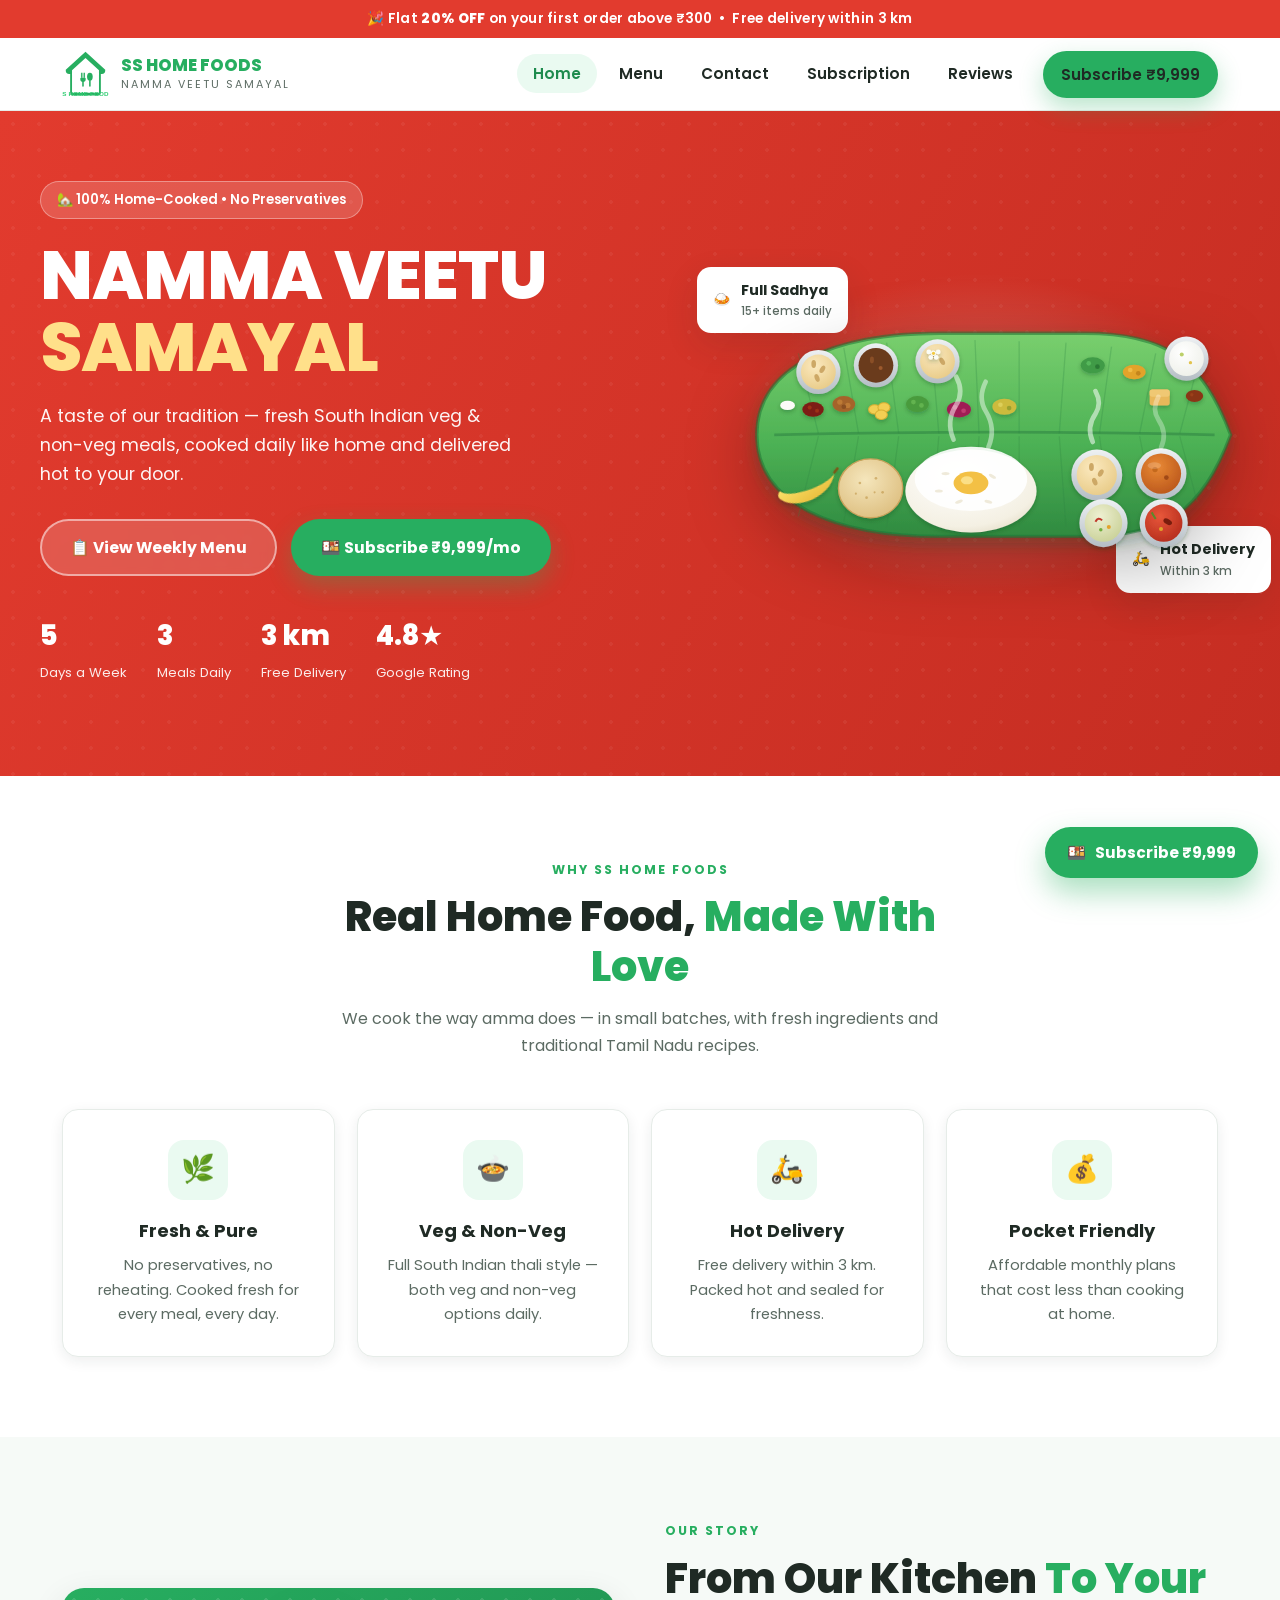
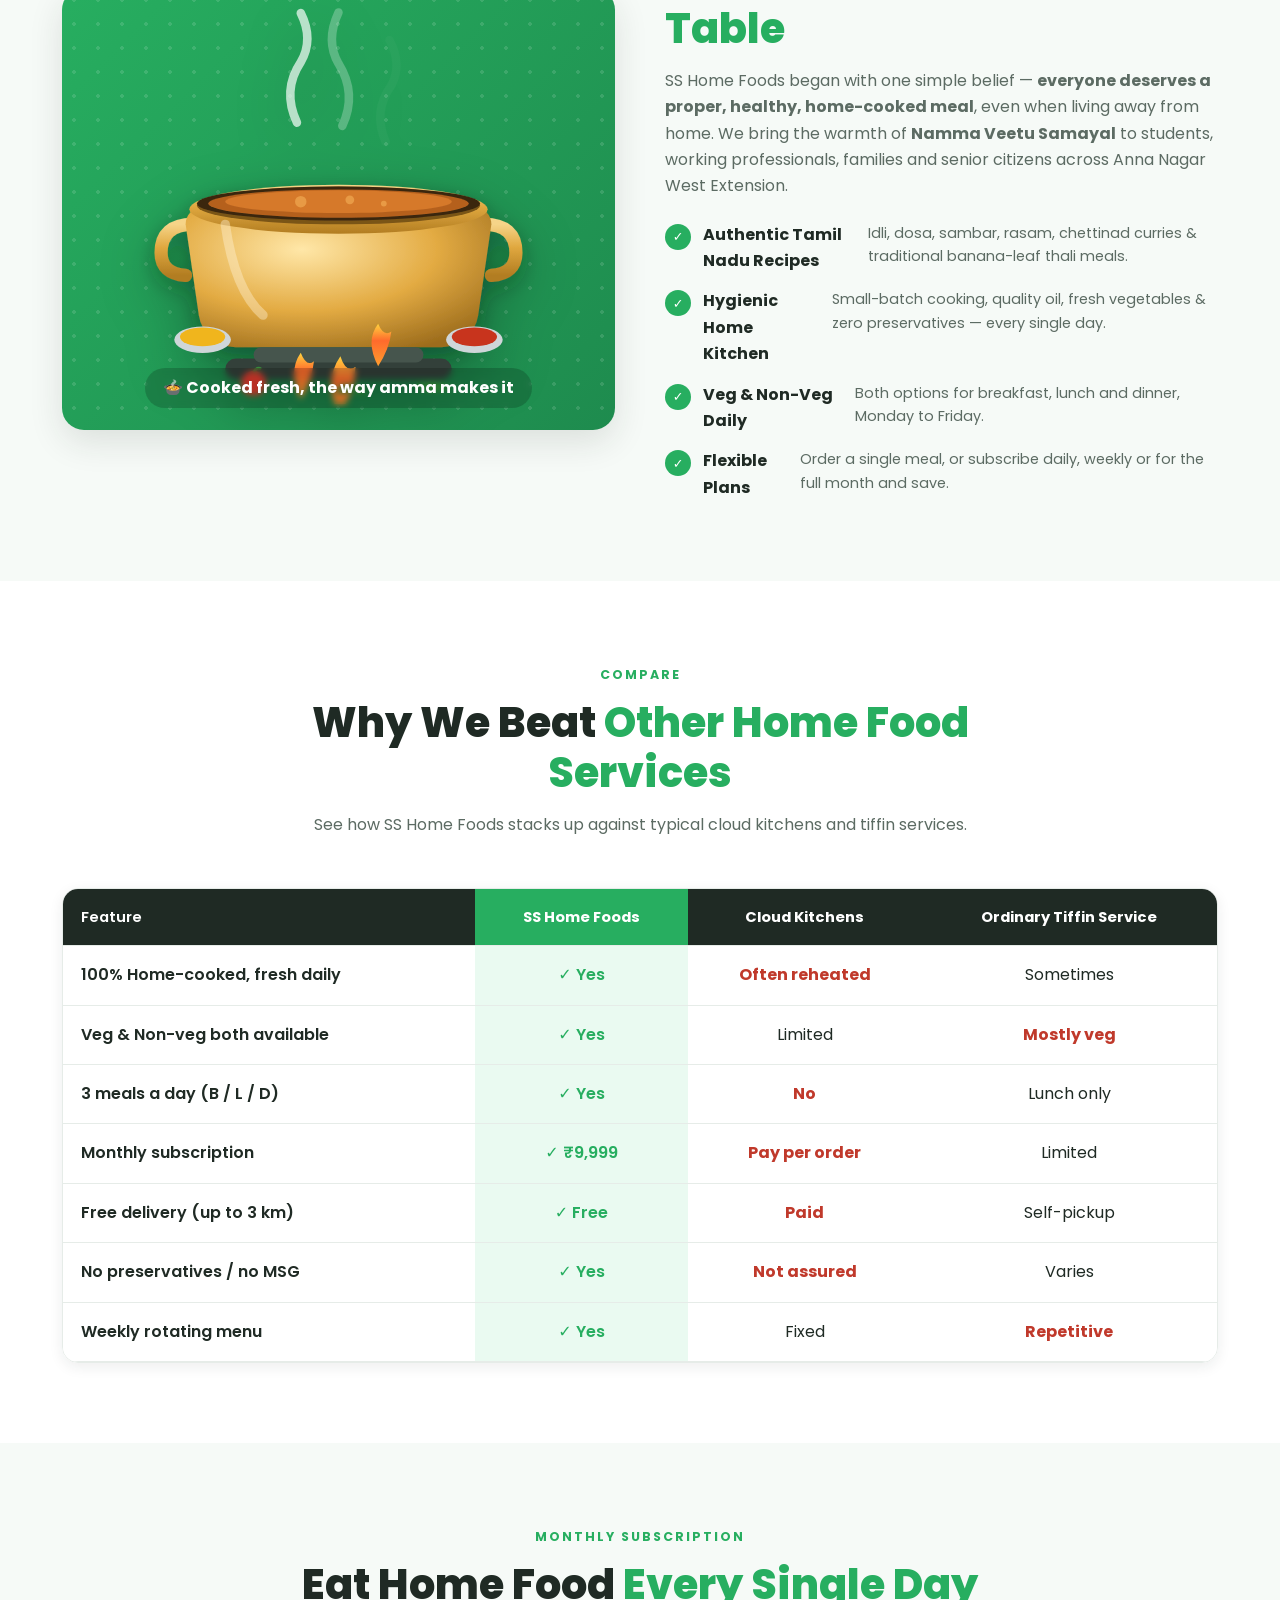
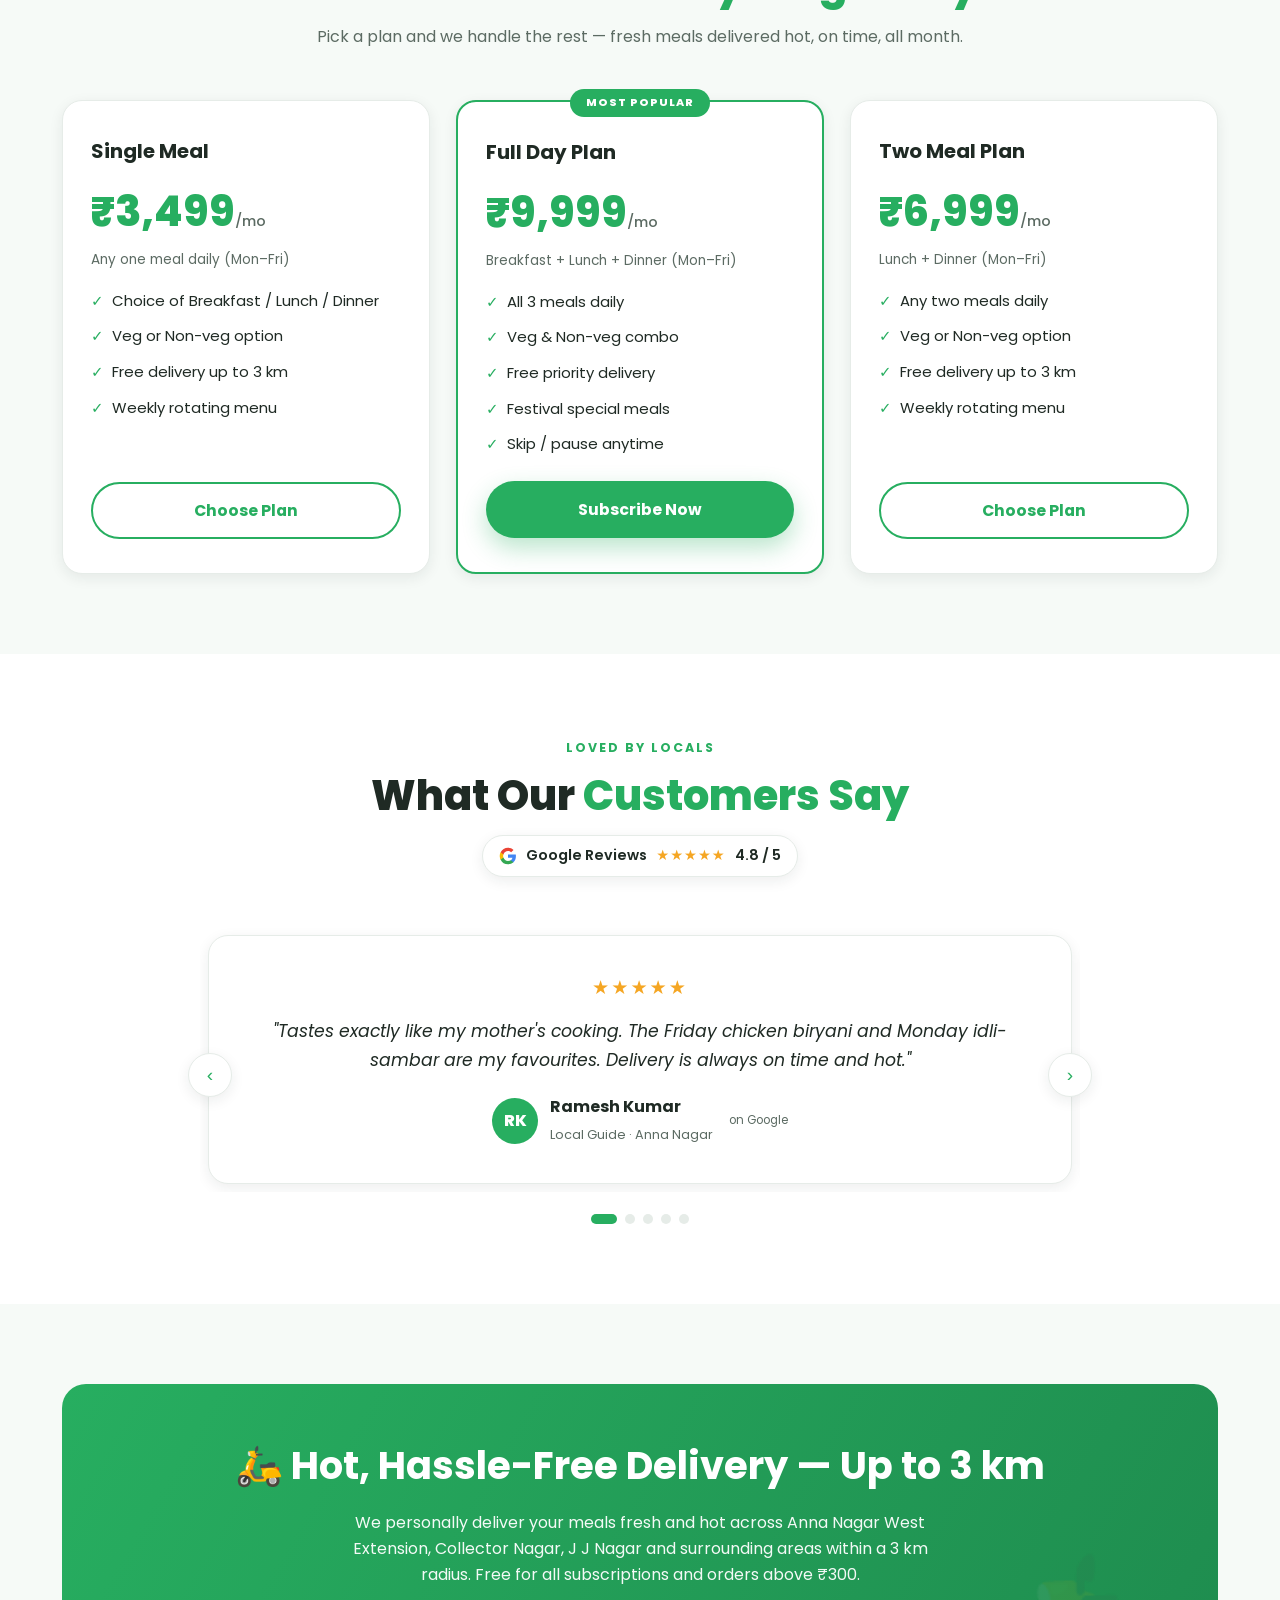
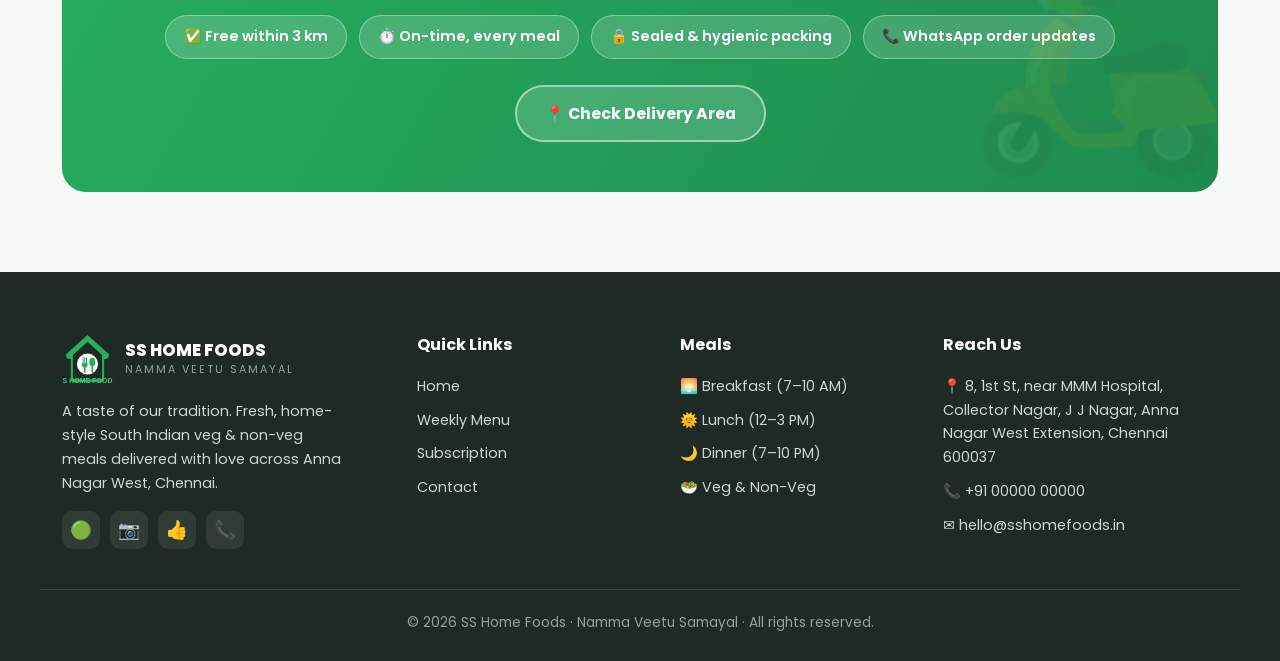
==== index.html @ 051f696d "Redesign hero visual as authentic horizontal banana-leaf sadhya Matches a real Tamil Nadu sadhya lay" ====
<!DOCTYPE html>
<html lang="en">
<head>
  <meta charset="UTF-8" />
  <meta name="viewport" content="width=device-width, initial-scale=1.0" />
  <title>SS Home Foods — Namma Veetu Samayal | Home-Style Indian Meals, Anna Nagar Chennai</title>
  <meta name="description" content="SS Home Foods serves fresh, home-style South Indian veg & non-veg breakfast, lunch and dinner in Anna Nagar West, Chennai. Monthly meal subscriptions from ₹9,999. Free delivery up to 3 km." />
  <link rel="icon" type="image/svg+xml" href="assets/logo.svg" />
  <link rel="preconnect" href="https://fonts.googleapis.com" />
  <link rel="preconnect" href="https://fonts.gstatic.com" crossorigin />
  <link href="https://fonts.googleapis.com/css2?family=Poppins:wght@400;500;600;700;800&display=swap" rel="stylesheet" />
  <link rel="stylesheet" href="css/style.css" />
</head>
<body>

  <!-- ================= TOP BAR ================= -->
  <div class="topbar">🎉 Flat <span>20% OFF</span> on your first order above ₹300 &nbsp;•&nbsp; Free delivery within 3 km</div>

  <!-- ================= HEADER ================= -->
  <header class="header">
    <div class="container nav">
      <a class="brand" href="index.html">
        <img src="assets/logo.svg" alt="SS Home Foods" />
        <span class="brand-text"><strong>SS HOME FOODS</strong><small>Namma Veetu Samayal</small></span>
      </a>
      <button class="hamburger" id="hamburger" aria-label="Menu"><span></span><span></span><span></span></button>
      <ul class="nav-links" id="navLinks">
        <li><a href="index.html" class="active">Home</a></li>
        <li><a href="menu.html">Menu</a></li>
        <li><a href="contact.html">Contact</a></li>
        <li><a href="#plans">Subscription</a></li>
        <li><a href="#reviews">Reviews</a></li>
        <li class="nav-cta"><a class="btn btn--primary" href="#" data-open-sub>Subscribe ₹9,999</a></li>
      </ul>
    </div>
    <div class="nav-overlay" id="navOverlay"></div>
  </header>

  <!-- ================= HERO ================= -->
  <section class="hero">
    <div class="container hero-grid">
      <div class="hero-copy">
        <span class="hero-badge">🏡 100% Home-Cooked • No Preservatives</span>
        <h1>NAMMA VEETU <em>SAMAYAL</em></h1>
        <p class="hero-tag">A taste of our tradition — fresh South Indian veg & non-veg meals, cooked daily like home and delivered hot to your door.</p>
        <div class="hero-actions">
          <a class="btn btn--light" href="menu.html">📋 View Weekly Menu</a>
          <a class="btn btn--primary" href="#" data-open-sub>🍱 Subscribe ₹9,999/mo</a>
        </div>
        <div class="hero-stats">
          <div><strong>5</strong><span>Days a Week</span></div>
          <div><strong>3</strong><span>Meals Daily</span></div>
          <div><strong>3 km</strong><span>Free Delivery</span></div>
          <div><strong>4.8★</strong><span>Google Rating</span></div>
        </div>
      </div>
      <div class="hero-plate">
        <div class="leaf-wrap"><img src="assets/tamil-thali.svg" alt="Traditional Tamil Nadu banana leaf sadhya meals" /></div>
        <div class="float-card fc1">🍛 <div>Full Sadhya<small>15+ items daily</small></div></div>
        <div class="float-card fc2">🛵 <div>Hot Delivery<small>Within 3 km</small></div></div>
      </div>
    </div>
  </section>

  <!-- ================= FEATURES ================= -->
  <section class="section">
    <div class="container">
      <div class="section-head">
        <span class="eyebrow">Why SS Home Foods</span>
        <h2 class="section-title">Real Home Food, <span>Made With Love</span></h2>
        <p>We cook the way amma does — in small batches, with fresh ingredients and traditional Tamil Nadu recipes.</p>
      </div>
      <div class="cards">
        <div class="card"><div class="ic">🌿</div><h3>Fresh & Pure</h3><p>No preservatives, no reheating. Cooked fresh for every meal, every day.</p></div>
        <div class="card"><div class="ic">🍲</div><h3>Veg & Non-Veg</h3><p>Full South Indian thali style — both veg and non-veg options daily.</p></div>
        <div class="card"><div class="ic">🛵</div><h3>Hot Delivery</h3><p>Free delivery within 3 km. Packed hot and sealed for freshness.</p></div>
        <div class="card"><div class="ic">💰</div><h3>Pocket Friendly</h3><p>Affordable monthly plans that cost less than cooking at home.</p></div>
      </div>
    </div>
  </section>

  <!-- ================= ABOUT SPLIT ================= -->
  <section class="section section--soft">
    <div class="container split">
      <div class="split-media">
        <img src="assets/home-cooking.svg" alt="Traditional home cooking pot on a stove" />
        <div class="cap">🍲 Cooked fresh, the way amma makes it</div>
      </div>
      <div>
        <span class="eyebrow">Our Story</span>
        <h2 class="section-title">From Our Kitchen <span>To Your Table</span></h2>
        <p style="color:var(--muted)">SS Home Foods began with one simple belief — <strong>everyone deserves a proper, healthy, home-cooked meal</strong>, even when living away from home. We bring the warmth of <strong>Namma Veetu Samayal</strong> to students, working professionals, families and senior citizens across Anna Nagar West Extension.</p>
        <ul class="check-list">
          <li><b>Authentic Tamil Nadu Recipes</b><span>Idli, dosa, sambar, rasam, chettinad curries &amp; traditional banana-leaf thali meals.</span></li>
          <li><b>Hygienic Home Kitchen</b><span>Small-batch cooking, quality oil, fresh vegetables &amp; zero preservatives — every single day.</span></li>
          <li><b>Veg &amp; Non-Veg Daily</b><span>Both options for breakfast, lunch and dinner, Monday to Friday.</span></li>
          <li><b>Flexible Plans</b><span>Order a single meal, or subscribe daily, weekly or for the full month and save.</span></li>
        </ul>
      </div>
    </div>
  </section>

  <!-- ================= COMPARISON ================= -->
  <section class="section">
    <div class="container">
      <div class="section-head">
        <span class="eyebrow">Compare</span>
        <h2 class="section-title">Why We Beat <span>Other Home Food Services</span></h2>
        <p>See how SS Home Foods stacks up against typical cloud kitchens and tiffin services.</p>
      </div>
      <div class="compare-wrap">
        <table class="compare">
          <thead>
            <tr>
              <th>Feature</th>
              <th class="us">SS Home Foods</th>
              <th>Cloud Kitchens</th>
              <th>Ordinary Tiffin Service</th>
            </tr>
          </thead>
          <tbody>
            <tr><td>100% Home-cooked, fresh daily</td><td class="us-col yes">✓ Yes</td><td class="no">Often reheated</td><td>Sometimes</td></tr>
            <tr><td>Veg & Non-veg both available</td><td class="us-col yes">✓ Yes</td><td>Limited</td><td class="no">Mostly veg</td></tr>
            <tr><td>3 meals a day (B / L / D)</td><td class="us-col yes">✓ Yes</td><td class="no">No</td><td>Lunch only</td></tr>
            <tr><td>Monthly subscription</td><td class="us-col yes">✓ ₹9,999</td><td class="no">Pay per order</td><td>Limited</td></tr>
            <tr><td>Free delivery (up to 3 km)</td><td class="us-col yes">✓ Free</td><td class="no">Paid</td><td>Self-pickup</td></tr>
            <tr><td>No preservatives / no MSG</td><td class="us-col yes">✓ Yes</td><td class="no">Not assured</td><td>Varies</td></tr>
            <tr><td>Weekly rotating menu</td><td class="us-col yes">✓ Yes</td><td>Fixed</td><td class="no">Repetitive</td></tr>
          </tbody>
        </table>
      </div>
    </div>
  </section>

  <!-- ================= PLANS / SUBSCRIPTION ================= -->
  <section class="section section--soft" id="plans">
    <div class="container">
      <div class="section-head">
        <span class="eyebrow">Monthly Subscription</span>
        <h2 class="section-title">Eat Home Food <span>Every Single Day</span></h2>
        <p>Pick a plan and we handle the rest — fresh meals delivered hot, on time, all month.</p>
      </div>
      <div class="plans">
        <div class="plan">
          <h3>Single Meal</h3>
          <div class="price">₹3,499<small>/mo</small></div>
          <div class="per">Any one meal daily (Mon–Fri)</div>
          <ul>
            <li>Choice of Breakfast / Lunch / Dinner</li>
            <li>Veg or Non-veg option</li>
            <li>Free delivery up to 3 km</li>
            <li>Weekly rotating menu</li>
          </ul>
          <a class="btn btn--ghost" href="#" data-open-sub>Choose Plan</a>
        </div>
        <div class="plan featured">
          <h3>Full Day Plan</h3>
          <div class="price">₹9,999<small>/mo</small></div>
          <div class="per">Breakfast + Lunch + Dinner (Mon–Fri)</div>
          <ul>
            <li>All 3 meals daily</li>
            <li>Veg & Non-veg combo</li>
            <li>Free priority delivery</li>
            <li>Festival special meals</li>
            <li>Skip / pause anytime</li>
          </ul>
          <a class="btn btn--primary" href="#" data-open-sub>Subscribe Now</a>
        </div>
        <div class="plan">
          <h3>Two Meal Plan</h3>
          <div class="price">₹6,999<small>/mo</small></div>
          <div class="per">Lunch + Dinner (Mon–Fri)</div>
          <ul>
            <li>Any two meals daily</li>
            <li>Veg or Non-veg option</li>
            <li>Free delivery up to 3 km</li>
            <li>Weekly rotating menu</li>
          </ul>
          <a class="btn btn--ghost" href="#" data-open-sub>Choose Plan</a>
        </div>
      </div>
    </div>
  </section>

  <!-- ================= REVIEWS SLIDER ================= -->
  <section class="section" id="reviews">
    <div class="container">
      <div class="section-head">
        <span class="eyebrow">Loved by Locals</span>
        <h2 class="section-title">What Our <span>Customers Say</span></h2>
        <div class="reviews-head">
          <span class="gmaps-pill">
            <svg width="18" height="18" viewBox="0 0 24 24"><path fill="#4285F4" d="M22.56 12.25c0-.78-.07-1.53-.2-2.25H12v4.26h5.92a5.06 5.06 0 0 1-2.2 3.32v2.77h3.57c2.08-1.92 3.27-4.74 3.27-8.1Z"/><path fill="#34A853" d="M12 23c2.97 0 5.46-.98 7.28-2.66l-3.57-2.77c-.98.66-2.23 1.06-3.71 1.06-2.86 0-5.29-1.93-6.16-4.53H2.18v2.84A11 11 0 0 0 12 23Z"/><path fill="#FBBC05" d="M5.84 14.1a6.6 6.6 0 0 1 0-4.2V7.06H2.18a11 11 0 0 0 0 9.88l3.66-2.84Z"/><path fill="#EA4335" d="M12 5.38c1.62 0 3.06.56 4.21 1.64l3.15-3.15C17.46 2.09 14.97 1 12 1 7.7 1 3.99 3.47 2.18 7.06l3.66 2.84C6.71 7.3 9.14 5.38 12 5.38Z"/></svg>
            Google Reviews <span class="stars">★★★★★</span> 4.8 / 5
          </span>
        </div>
      </div>

      <div class="slider" id="reviewSlider">
        <button class="slider-btn prev" id="reviewPrev" aria-label="Previous review">‹</button>
        <div class="slides">
          <div class="slides-track" id="reviewTrack">
            <div class="review"><div class="review-card">
              <div class="stars">★★★★★</div>
              <p class="quote">"Tastes exactly like my mother's cooking. The Friday chicken biryani and Monday idli-sambar are my favourites. Delivery is always on time and hot."</p>
              <div class="review-meta"><div class="avatar">RK</div><div style="text-align:left"><b>Ramesh Kumar</b><span>Local Guide · Anna Nagar</span></div><span class="g">on Google</span></div>
            </div></div>
            <div class="review"><div class="review-card">
              <div class="stars">★★★★★</div>
              <p class="quote">"As a working professional this subscription is a blessing. ₹9,999 for all 3 meals is genuinely cheaper than ordering outside, and far healthier."</p>
              <div class="review-meta"><div class="avatar">PD</div><div style="text-align:left"><b>Priya Devi</b><span>Reviewer · Collector Nagar</span></div><span class="g">on Google</span></div>
            </div></div>
            <div class="review"><div class="review-card">
              <div class="stars">★★★★★</div>
              <p class="quote">"Clean, hygienic and authentic Tamil Nadu food. My parents are senior citizens and they love the soft idlis and rasam rice. Highly recommended."</p>
              <div class="review-meta"><div class="avatar">SV</div><div style="text-align:left"><b>Suresh Venkat</b><span>Local Guide · J J Nagar</span></div><span class="g">on Google</span></div>
            </div></div>
            <div class="review"><div class="review-card">
              <div class="stars">★★★★☆</div>
              <p class="quote">"Great variety through the week so you never get bored. The non-veg chettinad meals are top class. Packaging is neat and leak-proof too."</p>
              <div class="review-meta"><div class="avatar">AM</div><div style="text-align:left"><b>Anitha M</b><span>Reviewer · Anna Nagar West</span></div><span class="g">on Google</span></div>
            </div></div>
            <div class="review"><div class="review-card">
              <div class="stars">★★★★★</div>
              <p class="quote">"Best home food service near MMM Hospital. Ordered for a family function and everyone asked who the caterer was. Will order again!"</p>
              <div class="review-meta"><div class="avatar">JN</div><div style="text-align:left"><b>Jagan Nathan</b><span>Local Guide · Chennai</span></div><span class="g">on Google</span></div>
            </div></div>
          </div>
        </div>
        <button class="slider-btn next" id="reviewNext" aria-label="Next review">›</button>
        <div class="dots" id="reviewDots"></div>
      </div>
    </div>
  </section>

  <!-- ================= DELIVERY STRIP ================= -->
  <section class="section section--soft">
    <div class="container">
      <div class="delivery">
        <h2>🛵 Hot, Hassle-Free Delivery — Up to 3 km</h2>
        <p>We personally deliver your meals fresh and hot across Anna Nagar West Extension, Collector Nagar, J J Nagar and surrounding areas within a 3 km radius. Free for all subscriptions and orders above ₹300.</p>
        <div class="pills">
          <span>✅ Free within 3 km</span>
          <span>⏱️ On-time, every meal</span>
          <span>🔒 Sealed & hygienic packing</span>
          <span>📞 WhatsApp order updates</span>
        </div>
        <div style="margin-top:26px">
          <a class="btn btn--light" href="contact.html">📍 Check Delivery Area</a>
        </div>
      </div>
    </div>
  </section>

  <!-- ================= FOOTER ================= -->
  <footer class="footer" id="contact-foot">
    <div class="container footer-grid">
      <div>
        <a class="brand" href="index.html">
          <img src="assets/logo.svg" alt="SS Home Foods" style="height:54px" />
          <span class="brand-text"><strong>SS HOME FOODS</strong><small>Namma Veetu Samayal</small></span>
        </a>
        <p>A taste of our tradition. Fresh, home-style South Indian veg & non-veg meals delivered with love across Anna Nagar West, Chennai.</p>
        <div class="socials">
          <a href="#" aria-label="WhatsApp">🟢</a>
          <a href="#" aria-label="Instagram">📷</a>
          <a href="#" aria-label="Facebook">👍</a>
          <a href="#" aria-label="Phone">📞</a>
        </div>
      </div>
      <div>
        <h5>Quick Links</h5>
        <ul>
          <li><a href="index.html">Home</a></li>
          <li><a href="menu.html">Weekly Menu</a></li>
          <li><a href="#plans">Subscription</a></li>
          <li><a href="contact.html">Contact</a></li>
        </ul>
      </div>
      <div>
        <h5>Meals</h5>
        <ul>
          <li>🌅 Breakfast (7–10 AM)</li>
          <li>🌞 Lunch (12–3 PM)</li>
          <li>🌙 Dinner (7–10 PM)</li>
          <li>🥗 Veg & Non-Veg</li>
        </ul>
      </div>
      <div>
        <h5>Reach Us</h5>
        <ul>
          <li>📍 8, 1st St, near MMM Hospital, Collector Nagar, J J Nagar, Anna Nagar West Extension, Chennai 600037</li>
          <li>📞 <a href="tel:+910000000000">+91 00000 00000</a></li>
          <li>✉️ <a href="mailto:hello@sshomefoods.in">hello@sshomefoods.in</a></li>
        </ul>
      </div>
    </div>
    <div class="container footer-bottom">© <span id="year">2026</span> SS Home Foods · Namma Veetu Samayal · All rights reserved.</div>
  </footer>

  <!-- ================= FLOATING SUBSCRIBE FAB ================= -->
  <button class="sub-fab" data-open-sub aria-label="Subscribe">🍱 <span class="lbl">Subscribe ₹9,999</span></button>

  <!-- ================= SUBSCRIPTION MODAL ================= -->
  <div class="modal-overlay" id="subModal" role="dialog" aria-modal="true" aria-label="Monthly subscription offer">
    <div class="modal">
      <button class="modal-close" data-close-sub aria-label="Close">×</button>
      <div class="modal-left">
        <span class="tag">Best Value Plan</span>
        <div class="big-price">₹9,999<small>/month</small></div>
        <div class="strike">₹13,500</div>
        <ul>
          <li>Breakfast + Lunch + Dinner</li>
          <li>Monday to Friday — 5 days</li>
          <li>Veg & Non-veg combo</li>
          <li>Free delivery up to 3 km</li>
          <li>Pause or skip anytime</li>
        </ul>
      </div>
      <div class="modal-right">
        <h3>Save 26% with our Full-Day Plan 🍱</h3>
        <p>Get all three home-cooked meals delivered hot, every weekday — for less than ₹70 per meal. Limited slots near MMM Hospital, Anna Nagar West.</p>
        <a class="btn btn--primary" href="contact.html" data-close-sub>Subscribe Now →</a>
        <a class="btn btn--ghost" href="menu.html" data-close-sub>See This Week's Menu</a>
        <p class="form-note" style="text-align:center;margin-top:8px">No lock-in · Cancel anytime</p>
      </div>
    </div>
  </div>

  <script src="js/script.js"></script>
</body>
</html>
---- css/style.css ----
/* ===========================================================
   SS HOME FOODS — Global Stylesheet
   Theme: Fresh green + warm food tones
   =========================================================== */

:root {
  --green: #27ae60;
  --green-dark: #1e8b4e;
  --green-light: #2ecc71;
  --green-pale: #eafaf1;
  --red: #e23b2e;
  --red-dark: #c52d22;
  --amber: #f5a623;
  --ink: #1f2a24;
  --muted: #5c6b63;
  --line: #e6ece8;
  --bg: #ffffff;
  --bg-soft: #f6faf7;
  --shadow-sm: 0 4px 14px rgba(31, 42, 36, .08);
  --shadow-md: 0 12px 34px rgba(31, 42, 36, .12);
  --radius: 16px;
  --radius-sm: 10px;
  --max: 1200px;
  --font: "Poppins", "Segoe UI", system-ui, -apple-system, sans-serif;
}

* { margin: 0; padding: 0; box-sizing: border-box; }

html { scroll-behavior: smooth; }

body {
  font-family: var(--font);
  color: var(--ink);
  background: var(--bg);
  line-height: 1.65;
  -webkit-font-smoothing: antialiased;
  overflow-x: hidden;
}

img { max-width: 100%; display: block; }
a { text-decoration: none; color: inherit; }

.container { width: 100%; max-width: var(--max); margin: 0 auto; padding: 0 22px; }

.section { padding: 80px 0; }
.section--soft { background: var(--bg-soft); }

.eyebrow {
  display: inline-block;
  color: var(--green);
  font-weight: 700;
  letter-spacing: 2px;
  text-transform: uppercase;
  font-size: .78rem;
  margin-bottom: 12px;
}

.section-title {
  font-size: clamp(1.7rem, 3.6vw, 2.6rem);
  font-weight: 800;
  line-height: 1.2;
  margin-bottom: 14px;
}
.section-title span { color: var(--green); }

.section-head { text-align: center; max-width: 680px; margin: 0 auto 50px; }
.section-head p { color: var(--muted); }

/* ---------- Buttons ---------- */
.btn {
  display: inline-flex; align-items: center; gap: 9px;
  padding: 14px 28px;
  border-radius: 60px;
  font-weight: 700; font-size: .98rem;
  border: 2px solid transparent;
  cursor: pointer; transition: .25s ease;
  font-family: inherit;
}
.btn--primary { background: var(--green); color: #fff; box-shadow: 0 10px 24px rgba(39,174,96,.32); }
.btn--primary:hover { background: var(--green-dark); transform: translateY(-2px); }
.btn--red { background: var(--red); color: #fff; box-shadow: 0 10px 24px rgba(226,59,46,.3); }
.btn--red:hover { background: var(--red-dark); transform: translateY(-2px); }
.btn--ghost { background: #fff; color: var(--green); border-color: var(--green); }
.btn--ghost:hover { background: var(--green-pale); }
.btn--light { background: rgba(255,255,255,.16); color:#fff; border-color: rgba(255,255,255,.5); backdrop-filter: blur(4px); }
.btn--light:hover { background: rgba(255,255,255,.28); }

/* ===========================================================
   HEADER / NAV
   =========================================================== */
.topbar {
  background: var(--red);
  color: #fff;
  text-align: center;
  font-size: .85rem;
  font-weight: 600;
  padding: 8px 14px;
  letter-spacing: .3px;
}
.topbar span { font-weight: 800; }

.header {
  position: sticky; top: 0; z-index: 60;
  background: rgba(255,255,255,.92);
  backdrop-filter: blur(10px);
  border-bottom: 1px solid var(--line);
}
.nav {
  display: flex; align-items: center; justify-content: space-between;
  height: 72px;
}
.brand { display: flex; align-items: center; gap: 12px; }
.brand img { height: 50px; width: auto; }
.brand-text { line-height: 1.05; }
.brand-text strong { display: block; font-weight: 800; font-size: 1.05rem; color: var(--green); }
.brand-text small { font-size: .68rem; letter-spacing: 2px; color: var(--muted); text-transform: uppercase; }

.nav-links { display: flex; align-items: center; gap: 6px; list-style: none; }
.nav-links a {
  padding: 9px 16px; border-radius: 40px;
  font-weight: 600; font-size: .95rem; color: var(--ink);
  transition: .2s;
}
.nav-links a:hover, .nav-links a.active { background: var(--green-pale); color: var(--green-dark); }
.nav-cta { margin-left: 8px; }

.hamburger {
  display: none; flex-direction: column; gap: 5px;
  background: none; border: 0; cursor: pointer; padding: 8px;
}
.hamburger span { width: 26px; height: 3px; background: var(--ink); border-radius: 3px; transition: .3s; }
.hamburger.open span:nth-child(1) { transform: translateY(8px) rotate(45deg); }
.hamburger.open span:nth-child(2) { opacity: 0; }
.hamburger.open span:nth-child(3) { transform: translateY(-8px) rotate(-45deg); }

/* ===========================================================
   HERO
   =========================================================== */
.hero {
  position: relative;
  background: linear-gradient(120deg, #e23b2e 0%, #c52d22 100%);
  color: #fff; overflow: hidden;
}
.hero::after {
  content: ""; position: absolute; inset: 0;
  background-image: radial-gradient(rgba(255,255,255,.10) 2px, transparent 2px);
  background-size: 26px 26px; opacity: .5;
}
.hero-grid {
  position: relative; z-index: 2;
  display: grid; grid-template-columns: 1.1fr .9fr; gap: 40px; align-items: center;
  padding: 70px 0 90px;
}
.hero-badge {
  display: inline-flex; align-items: center; gap: 8px;
  background: rgba(255,255,255,.16); border: 1px solid rgba(255,255,255,.35);
  padding: 7px 16px; border-radius: 40px; font-size: .82rem; font-weight: 600; margin-bottom: 20px;
}
.hero h1 {
  font-size: clamp(2.4rem, 6vw, 4.3rem);
  font-weight: 800; line-height: 1.05; letter-spacing: -1px;
}
.hero h1 em { font-style: normal; color: #ffe08a; display: block; }
.hero-tag { font-size: 1.1rem; opacity: .95; margin: 18px 0 30px; max-width: 480px; }
.hero-actions { display: flex; gap: 14px; flex-wrap: wrap; }
.hero-stats { display: flex; gap: 30px; margin-top: 38px; flex-wrap: wrap; }
.hero-stats div strong { font-size: 1.7rem; font-weight: 800; display: block; }
.hero-stats div span { font-size: .82rem; opacity: .9; }

.hero-plate { position: relative; display: grid; place-items: center; padding: 18px 0; }
.hero-plate::before {
  content: ""; position: absolute; width: 96%; aspect-ratio: 1.5/1; border-radius: 50%;
  background: radial-gradient(ellipse at center, rgba(255,255,255,.28), rgba(255,255,255,0) 68%);
  z-index: 0;
}
.leaf-wrap {
  position: relative; z-index: 1; width: min(640px, 100%);
  animation: sway 7s ease-in-out infinite;
  filter: drop-shadow(0 22px 34px rgba(0,0,0,.28));
}
.leaf-wrap img { width: 100%; height: auto; display: block; }
@keyframes sway { 0%,100% { transform: translateY(0) rotate(-1deg); } 50% { transform: translateY(-12px) rotate(1deg); } }
@keyframes spinSlow { to { transform: rotate(360deg); } }
.float-card {
  position: absolute; background: #fff; color: var(--ink);
  border-radius: 14px; padding: 12px 16px; box-shadow: var(--shadow-md);
  font-weight: 700; font-size: .9rem; display: flex; align-items: center; gap: 10px;
}
.float-card small { display: block; font-weight: 500; color: var(--muted); font-size: .72rem; }
.float-card.fc1 { top: 8%; left: -4%; animation: floaty 4s ease-in-out infinite; }
.float-card.fc2 { bottom: 10%; right: -6%; animation: floaty 4s ease-in-out infinite .8s; }
@keyframes floaty { 0%,100% { transform: translateY(0); } 50% { transform: translateY(-12px); } }

/* ===========================================================
   FEATURE CARDS
   =========================================================== */
.cards { display: grid; grid-template-columns: repeat(4, 1fr); gap: 22px; }
.card {
  background: #fff; border: 1px solid var(--line); border-radius: var(--radius);
  padding: 30px 24px; text-align: center; transition: .3s; box-shadow: var(--shadow-sm);
}
.card:hover { transform: translateY(-6px); box-shadow: var(--shadow-md); border-color: var(--green); }
.card .ic {
  width: 60px; height: 60px; border-radius: 16px; display: grid; place-items: center;
  font-size: 1.7rem; margin: 0 auto 16px; background: var(--green-pale);
}
.card h3 { font-size: 1.12rem; margin-bottom: 8px; }
.card p { color: var(--muted); font-size: .92rem; }

/* ---------- About split ---------- */
.split { display: grid; grid-template-columns: 1fr 1fr; gap: 50px; align-items: center; }
.split-media {
  border-radius: 22px; min-height: 380px;
  background: linear-gradient(135deg, var(--green) 0%, var(--green-dark) 100%);
  display: grid; place-items: center; color: #fff; position: relative; overflow: hidden;
  box-shadow: var(--shadow-md);
}
.split-media::before {
  content: ""; position: absolute; inset: 0;
  background-image: radial-gradient(rgba(255,255,255,.12) 2px, transparent 2px);
  background-size: 24px 24px;
}
.split-media .big { font-size: 7rem; position: relative; z-index: 2; }
.split-media img { width: 82%; height: auto; position: relative; z-index: 2; margin-bottom: 26px; filter: drop-shadow(0 16px 26px rgba(0,0,0,.28)); }
.split-media .cap { position: absolute; bottom: 22px; z-index:2; font-weight: 700; background: rgba(0,0,0,.18); padding: 7px 18px; border-radius: 40px; backdrop-filter: blur(3px); }
.check-list { list-style: none; margin-top: 22px; display: grid; gap: 14px; }
.check-list li { display: flex; gap: 12px; align-items: flex-start; }
.check-list li::before {
  content: "✓"; flex: none; width: 26px; height: 26px; border-radius: 50%;
  background: var(--green); color: #fff; display: grid; place-items: center;
  font-size: .8rem; font-weight: 800; margin-top: 2px;
}
.check-list b { display: block; }
.check-list span { color: var(--muted); font-size: .9rem; }

/* ===========================================================
   COMPARISON TABLE
   =========================================================== */
.compare-wrap { overflow-x: auto; border-radius: var(--radius); box-shadow: var(--shadow-sm); border: 1px solid var(--line); }
table.compare { width: 100%; border-collapse: collapse; min-width: 640px; background: #fff; }
table.compare th, table.compare td { padding: 16px 18px; text-align: center; border-bottom: 1px solid var(--line); }
table.compare thead th { background: var(--ink); color: #fff; font-size: .92rem; }
table.compare thead th.us { background: var(--green); }
table.compare tbody td:first-child, table.compare thead th:first-child { text-align: left; font-weight: 600; }
table.compare .yes { color: var(--green); font-weight: 800; }
table.compare .no { color: #c0392b; font-weight: 700; }
table.compare tbody tr:hover { background: var(--bg-soft); }
table.compare td.us-col { background: var(--green-pale); font-weight: 600; }

/* ===========================================================
   SUBSCRIPTION / PLANS
   =========================================================== */
.plans { display: grid; grid-template-columns: repeat(3, 1fr); gap: 26px; align-items: stretch; }
.plan {
  background: #fff; border: 1px solid var(--line); border-radius: 20px; padding: 34px 28px;
  display: flex; flex-direction: column; box-shadow: var(--shadow-sm); transition: .3s;
}
.plan:hover { transform: translateY(-6px); box-shadow: var(--shadow-md); }
.plan.featured { border: 2px solid var(--green); position: relative; }
.plan.featured::before {
  content: "MOST POPULAR"; position: absolute; top: -13px; left: 50%; transform: translateX(-50%);
  background: var(--green); color: #fff; font-size: .68rem; font-weight: 800; letter-spacing: 1px;
  padding: 5px 16px; border-radius: 30px;
}
.plan h3 { font-size: 1.25rem; }
.plan .price { font-size: 2.6rem; font-weight: 800; color: var(--green); margin: 10px 0 2px; }
.plan .price small { font-size: .9rem; color: var(--muted); font-weight: 500; }
.plan .per { color: var(--muted); font-size: .85rem; margin-bottom: 18px; }
.plan ul { list-style: none; display: grid; gap: 11px; margin-bottom: 24px; }
.plan ul li { display: flex; gap: 9px; font-size: .93rem; }
.plan ul li::before { content: "✓"; color: var(--green); font-weight: 900; }
.plan .btn { margin-top: auto; justify-content: center; }

/* ===========================================================
   REVIEWS SLIDER
   =========================================================== */
.reviews-head { display: flex; align-items: center; justify-content: center; gap: 10px; margin-bottom: 8px; }
.gmaps-pill {
  display: inline-flex; align-items: center; gap: 9px; background: #fff; border: 1px solid var(--line);
  padding: 8px 16px; border-radius: 40px; box-shadow: var(--shadow-sm); font-weight: 600; font-size: .9rem;
}
.gmaps-pill .stars { color: var(--amber); letter-spacing: 1px; }

.slider { position: relative; max-width: 880px; margin: 36px auto 0; }
.slides { overflow: hidden; }
.slides-track { display: flex; transition: transform .6s cubic-bezier(.45,.05,.25,1); }
.review {
  flex: 0 0 100%; padding: 8px;
}
.review-card {
  background: #fff; border: 1px solid var(--line); border-radius: 20px; padding: 36px;
  box-shadow: var(--shadow-sm); text-align: center;
}
.review-card .stars { color: var(--amber); font-size: 1.2rem; letter-spacing: 2px; margin-bottom: 14px; }
.review-card .quote { font-size: 1.08rem; color: var(--ink); font-style: italic; margin-bottom: 20px; }
.review-meta { display: flex; align-items: center; justify-content: center; gap: 12px; }
.review-meta .avatar {
  width: 46px; height: 46px; border-radius: 50%; background: var(--green); color: #fff;
  display: grid; place-items: center; font-weight: 800;
}
.review-meta b { display: block; }
.review-meta span { font-size: .8rem; color: var(--muted); }
.review-meta .g { margin-left: 4px; font-size: .72rem; color: var(--muted); display: flex; align-items: center; gap: 4px; }

.slider-btn {
  position: absolute; top: 50%; transform: translateY(-50%);
  width: 44px; height: 44px; border-radius: 50%; border: 1px solid var(--line);
  background: #fff; cursor: pointer; font-size: 1.2rem; box-shadow: var(--shadow-sm);
  display: grid; place-items: center; color: var(--green); z-index: 3;
}
.slider-btn:hover { background: var(--green); color: #fff; }
.slider-btn.prev { left: -12px; }
.slider-btn.next { right: -12px; }
.dots { display: flex; gap: 8px; justify-content: center; margin-top: 22px; }
.dots button { width: 10px; height: 10px; border-radius: 50%; border: 0; background: var(--line); cursor: pointer; transition: .3s; }
.dots button.active { background: var(--green); width: 26px; border-radius: 10px; }

/* ===========================================================
   DELIVERY STRIP
   =========================================================== */
.delivery {
  background: linear-gradient(120deg, var(--green) 0%, var(--green-dark) 100%);
  color: #fff; border-radius: 24px; padding: 50px; text-align: center; position: relative; overflow: hidden;
}
.delivery::before {
  content: "🛵"; position: absolute; font-size: 13rem; opacity: .08; right: -10px; bottom: -40px;
}
.delivery h2 { font-size: clamp(1.6rem, 3.5vw, 2.4rem); }
.delivery p { max-width: 620px; margin: 12px auto 0; opacity: .95; }
.delivery .pills { display: flex; gap: 12px; justify-content: center; flex-wrap: wrap; margin-top: 26px; }
.delivery .pills span {
  background: rgba(255,255,255,.16); border: 1px solid rgba(255,255,255,.35);
  padding: 9px 18px; border-radius: 40px; font-weight: 600; font-size: .9rem;
}

/* ===========================================================
   MENU PAGE
   =========================================================== */
.page-hero {
  background: linear-gradient(120deg, var(--green) 0%, var(--green-dark) 100%);
  color: #fff; padding: 60px 0; text-align: center; position: relative; overflow: hidden;
}
.page-hero::after {
  content: ""; position: absolute; inset: 0;
  background-image: radial-gradient(rgba(255,255,255,.1) 2px, transparent 2px); background-size: 24px 24px;
}
.page-hero h1 { font-size: clamp(2rem, 5vw, 3rem); font-weight: 800; position: relative; z-index: 2; }
.page-hero p { opacity: .95; position: relative; z-index: 2; margin-top: 8px; }
.crumbs { position: relative; z-index: 2; font-size: .85rem; opacity: .9; margin-bottom: 10px; }
.crumbs a:hover { text-decoration: underline; }

.day-tabs { display: flex; gap: 10px; justify-content: center; flex-wrap: wrap; margin-bottom: 14px; }
.day-tab {
  padding: 11px 24px; border-radius: 40px; border: 2px solid var(--line); background: #fff;
  font-weight: 700; cursor: pointer; transition: .2s; font-family: inherit; font-size: .95rem; color: var(--ink);
}
.day-tab:hover { border-color: var(--green); }
.day-tab.active { background: var(--green); color: #fff; border-color: var(--green); }

.diet-toggle { display: flex; gap: 8px; justify-content: center; margin-bottom: 40px; }
.diet-toggle button {
  padding: 8px 20px; border-radius: 40px; border: 2px solid var(--line); background: #fff;
  font-weight: 600; cursor: pointer; font-family: inherit; transition: .2s; display: inline-flex; gap: 7px; align-items: center;
}
.diet-toggle button.active.veg { background: var(--green-pale); border-color: var(--green); color: var(--green-dark); }
.diet-toggle button.active.nonveg { background: #fdecea; border-color: var(--red); color: var(--red-dark); }

.day-panel { display: none; }
.day-panel.active { display: block; animation: fade .4s ease; }
@keyframes fade { from { opacity: 0; transform: translateY(10px); } to { opacity: 1; transform: none; } }

.meal-grid { display: grid; grid-template-columns: repeat(3, 1fr); gap: 24px; }
.meal {
  background: #fff; border: 1px solid var(--line); border-radius: 18px; overflow: hidden;
  box-shadow: var(--shadow-sm); transition: .3s; display: flex; flex-direction: column;
}
.meal:hover { transform: translateY(-5px); box-shadow: var(--shadow-md); }
.meal-top {
  padding: 18px 20px; color: #fff; display: flex; align-items: center; justify-content: space-between;
  font-weight: 700;
}
.meal-top.breakfast { background: linear-gradient(120deg,#f5a623,#e08e0b); }
.meal-top.lunch { background: linear-gradient(120deg,#27ae60,#1e8b4e); }
.meal-top.dinner { background: linear-gradient(120deg,#5b3cc4,#3f288f); }
.meal-top .time { font-size: .72rem; font-weight: 600; opacity: .9; }
.meal-body { padding: 20px; flex: 1; }
.dish { display: flex; gap: 10px; align-items: flex-start; padding: 9px 0; border-bottom: 1px dashed var(--line); }
.dish:last-child { border-bottom: 0; }
.dot { flex: none; width: 16px; height: 16px; border: 2px solid; border-radius: 4px; display: grid; place-items: center; margin-top: 4px; }
.dot::after { content: ""; width: 7px; height: 7px; border-radius: 50%; }
.dot.veg { border-color: var(--green); }
.dot.veg::after { background: var(--green); }
.dot.nonveg { border-color: var(--red); }
.dot.nonveg::after { background: var(--red); }
.dish b { font-size: .96rem; }
.dish small { color: var(--muted); font-size: .8rem; display: block; }
.meal-foot { padding: 0 20px 18px; }
.meal-foot .price { color: var(--green); font-weight: 800; font-size: 1.15rem; }
.meal-foot .price small { color: var(--muted); font-weight: 500; font-size: .78rem; }

.diet-hide { display: none !important; }

/* ===========================================================
   CONTACT PAGE
   =========================================================== */
.contact-grid { display: grid; grid-template-columns: 1fr 1fr; gap: 40px; }
.info-card {
  background: #fff; border: 1px solid var(--line); border-radius: 16px; padding: 22px;
  display: flex; gap: 16px; align-items: flex-start; box-shadow: var(--shadow-sm); margin-bottom: 18px;
}
.info-card .ic { flex: none; width: 50px; height: 50px; border-radius: 12px; background: var(--green-pale); display: grid; place-items: center; font-size: 1.4rem; }
.info-card h4 { font-size: 1.05rem; margin-bottom: 3px; }
.info-card p { color: var(--muted); font-size: .92rem; }
.info-card a { color: var(--green-dark); font-weight: 600; }

.map-embed { border-radius: 16px; overflow: hidden; box-shadow: var(--shadow-md); border: 1px solid var(--line); }
.map-embed iframe { width: 100%; height: 100%; min-height: 420px; border: 0; display: block; }

.contact-form { display: grid; gap: 14px; }
.contact-form .row { display: grid; grid-template-columns: 1fr 1fr; gap: 14px; }
.field label { font-weight: 600; font-size: .85rem; display: block; margin-bottom: 5px; }
.field input, .field select, .field textarea {
  width: 100%; padding: 12px 14px; border: 1px solid var(--line); border-radius: 10px;
  font-family: inherit; font-size: .95rem; background: var(--bg-soft);
}
.field input:focus, .field select:focus, .field textarea:focus { outline: 2px solid var(--green); background: #fff; }
.form-note { font-size: .85rem; color: var(--muted); }
.form-ok { display: none; background: var(--green-pale); color: var(--green-dark); padding: 12px 16px; border-radius: 10px; font-weight: 600; }
.form-ok.show { display: block; }

.hours-list { list-style: none; }
.hours-list li { display: flex; justify-content: space-between; padding: 9px 0; border-bottom: 1px dashed var(--line); font-size: .93rem; }
.hours-list li span:last-child { color: var(--green-dark); font-weight: 600; }

/* ===========================================================
   FOOTER
   =========================================================== */
.footer { background: var(--ink); color: #cdd6d0; padding: 60px 0 26px; }
.footer-grid { display: grid; grid-template-columns: 1.4fr 1fr 1fr 1.2fr; gap: 34px; }
.footer .brand-text strong { color: #fff; }
.footer .brand-text small { color: #8fa399; }
.footer p { font-size: .9rem; margin-top: 14px; max-width: 280px; }
.footer h5 { color: #fff; margin-bottom: 16px; font-size: 1rem; }
.footer ul { list-style: none; display: grid; gap: 10px; }
.footer ul a, .footer ul li { font-size: .9rem; color: #cdd6d0; }
.footer ul a:hover { color: var(--green-light); }
.socials { display: flex; gap: 10px; margin-top: 16px; }
.socials a { width: 38px; height: 38px; border-radius: 10px; background: rgba(255,255,255,.08); display: grid; place-items: center; font-size: 1.1rem; transition: .2s; }
.socials a:hover { background: var(--green); }
.footer-bottom { border-top: 1px solid rgba(255,255,255,.12); margin-top: 40px; padding-top: 22px; text-align: center; font-size: .85rem; color: #8fa399; }

/* ===========================================================
   SUBSCRIPTION POPUP MODAL
   =========================================================== */
.modal-overlay {
  position: fixed; inset: 0; background: rgba(15,25,20,.62); backdrop-filter: blur(4px);
  display: none; place-items: center; z-index: 200; padding: 20px;
  opacity: 0; transition: opacity .3s;
}
.modal-overlay.show { display: grid; opacity: 1; }
.modal {
  background: #fff; border-radius: 24px; max-width: 720px; width: 100%; overflow: hidden;
  display: grid; grid-template-columns: 1fr 1.1fr; box-shadow: 0 40px 90px rgba(0,0,0,.4);
  transform: scale(.9); transition: transform .35s cubic-bezier(.34,1.56,.64,1);
}
.modal-overlay.show .modal { transform: scale(1); }
.modal-left {
  background: linear-gradient(150deg, var(--green) 0%, var(--green-dark) 100%); color: #fff;
  padding: 38px 30px; display: flex; flex-direction: column; justify-content: center; position: relative; overflow: hidden;
}
.modal-left::before { content:"🍱"; position: absolute; font-size: 9rem; opacity: .12; bottom: -20px; right: -10px; }
.modal-left .tag { font-size: .75rem; font-weight: 700; letter-spacing: 2px; opacity: .9; text-transform: uppercase; }
.modal-left .big-price { font-size: 3.2rem; font-weight: 800; line-height: 1; margin: 12px 0 4px; }
.modal-left .big-price small { font-size: 1rem; font-weight: 600; }
.modal-left .strike { text-decoration: line-through; opacity: .7; font-size: 1rem; }
.modal-left ul { list-style: none; margin-top: 20px; display: grid; gap: 10px; position: relative; z-index: 2; }
.modal-left ul li { display: flex; gap: 9px; font-size: .92rem; }
.modal-left ul li::before { content: "✓"; font-weight: 900; }
.modal-right { padding: 38px 32px; display: flex; flex-direction: column; justify-content: center; }
.modal-right h3 { font-size: 1.5rem; font-weight: 800; line-height: 1.2; }
.modal-right p { color: var(--muted); font-size: .92rem; margin: 10px 0 20px; }
.modal-right .btn { justify-content: center; width: 100%; margin-bottom: 10px; }
.modal-close {
  position: absolute; top: 14px; right: 16px; z-index: 5; width: 36px; height: 36px; border-radius: 50%;
  background: rgba(255,255,255,.9); border: 0; cursor: pointer; font-size: 1.2rem; color: var(--ink);
  display: grid; place-items: center; box-shadow: var(--shadow-sm);
}
.modal-close:hover { background: #fff; transform: rotate(90deg); transition: .3s; }

/* Floating chat-like subscription nudge */
.sub-fab {
  position: fixed; bottom: 22px; right: 22px; z-index: 90;
  background: var(--green); color: #fff; border: 0; cursor: pointer;
  border-radius: 50px; padding: 14px 22px; font-weight: 700; font-family: inherit; font-size: .95rem;
  box-shadow: 0 14px 30px rgba(39,174,96,.4); display: flex; align-items: center; gap: 9px;
  animation: pulse 2.4s infinite;
}
@keyframes pulse { 0%,100% { box-shadow: 0 14px 30px rgba(39,174,96,.4); } 50% { box-shadow: 0 14px 44px rgba(39,174,96,.7); } }
.sub-fab:hover { background: var(--green-dark); }

/* ===========================================================
   RESPONSIVE
   =========================================================== */
@media (max-width: 980px) {
  .hero-grid { grid-template-columns: 1fr; text-align: center; }
  .hero-actions, .hero-stats { justify-content: center; }
  .hero-plate { order: -1; }
  .float-card.fc1 { left: 2%; }
  .float-card.fc2 { right: 2%; }
  .cards { grid-template-columns: repeat(2, 1fr); }
  .split { grid-template-columns: 1fr; }
  .plans { grid-template-columns: 1fr; max-width: 460px; margin: 0 auto; }
  .meal-grid { grid-template-columns: 1fr; }
  .contact-grid { grid-template-columns: 1fr; }
  .footer-grid { grid-template-columns: 1fr 1fr; }
  .modal { grid-template-columns: 1fr; max-width: 420px; }
  .modal-left { display: none; }
}

@media (max-width: 760px) {
  .section { padding: 56px 0; }
  .nav-links {
    position: fixed; top: 0; right: -100%; height: 100vh; width: 78%; max-width: 320px;
    background: #fff; flex-direction: column; align-items: stretch; gap: 4px; padding: 90px 22px 30px;
    box-shadow: -10px 0 40px rgba(0,0,0,.15); transition: right .35s ease; z-index: 55;
  }
  .nav-links.open { right: 0; }
  .nav-links a { padding: 14px 16px; border-radius: 12px; font-size: 1.05rem; }
  .nav-cta { margin: 8px 0 0; }
  .nav-cta .btn { width: 100%; justify-content: center; }
  .hamburger { display: flex; z-index: 60; }
  .nav-overlay { position: fixed; inset: 0; background: rgba(0,0,0,.4); display: none; z-index: 54; }
  .nav-overlay.show { display: block; }
}

@media (max-width: 560px) {
  .cards { grid-template-columns: 1fr; }
  .footer-grid { grid-template-columns: 1fr; }
  .delivery { padding: 34px 22px; }
  .hero-stats { gap: 18px; }
  .sub-fab span.lbl { display: none; }
  .sub-fab { padding: 16px; border-radius: 50%; }
}
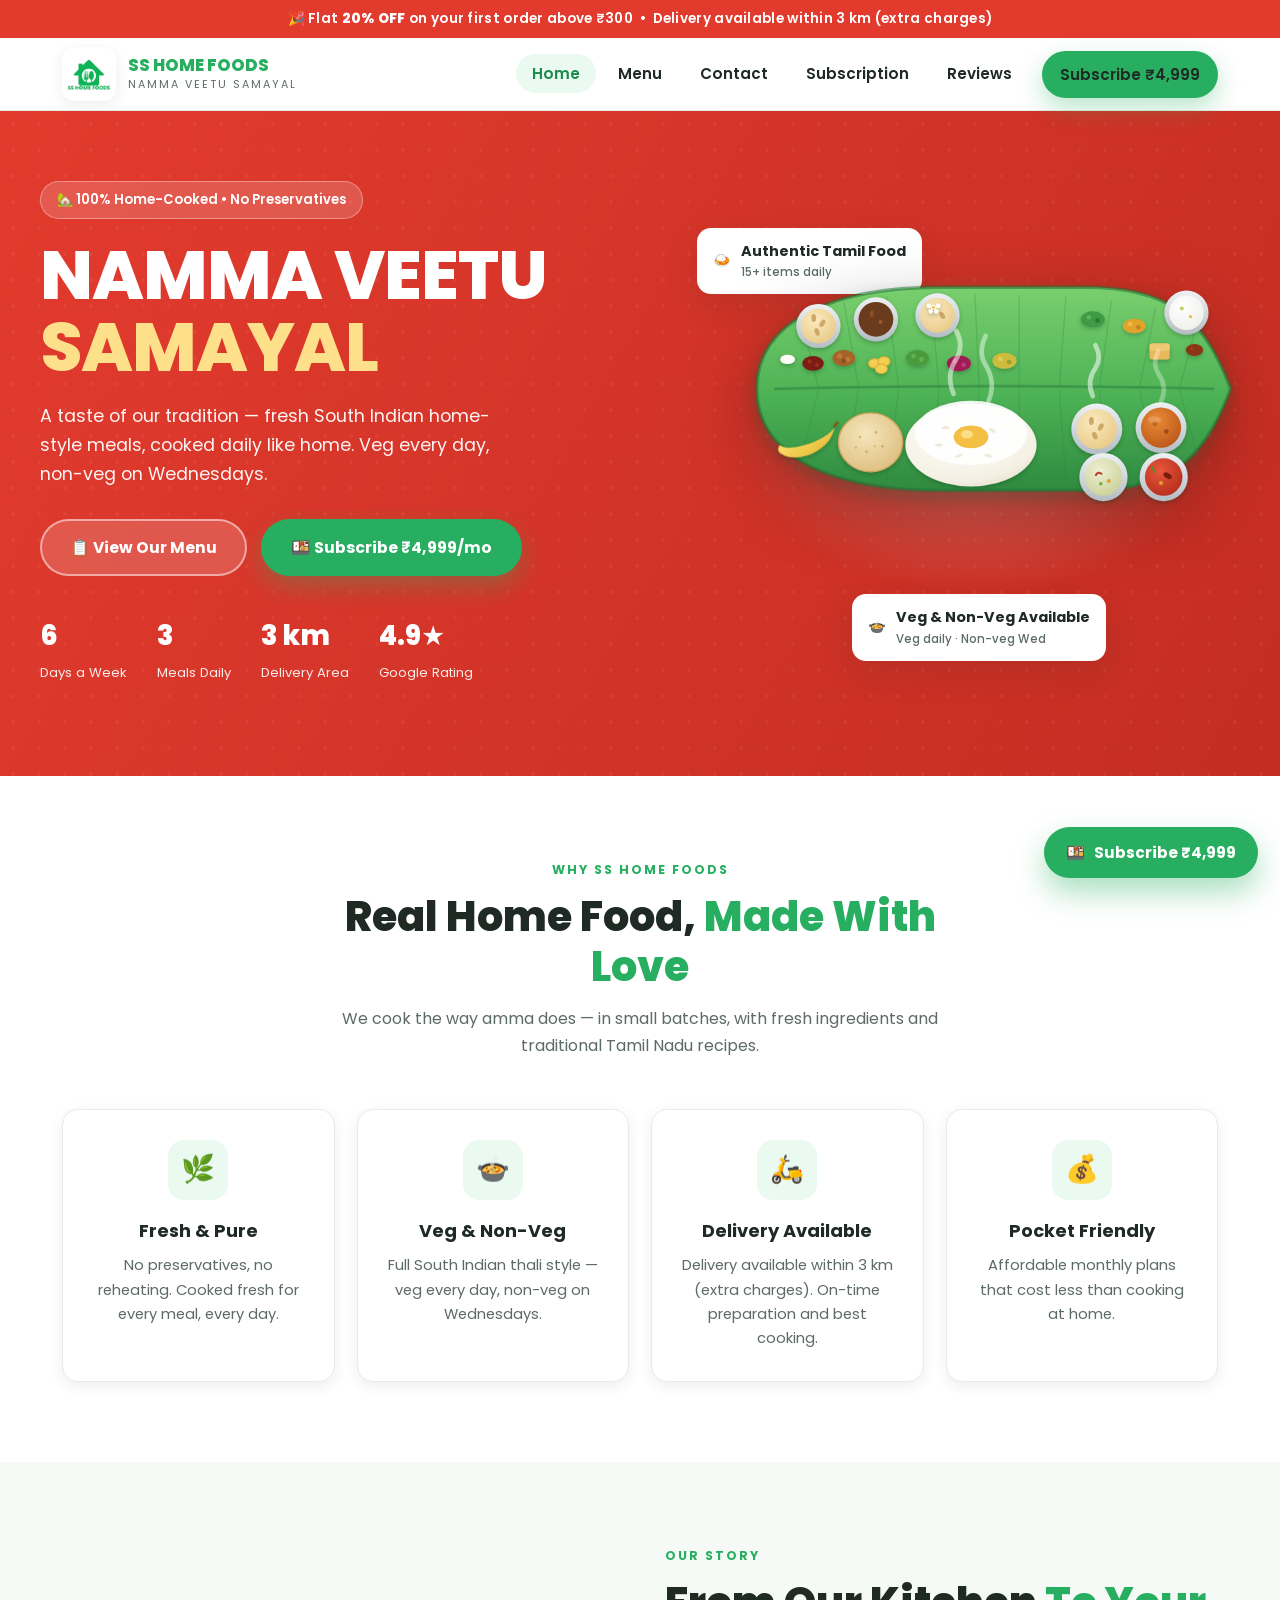
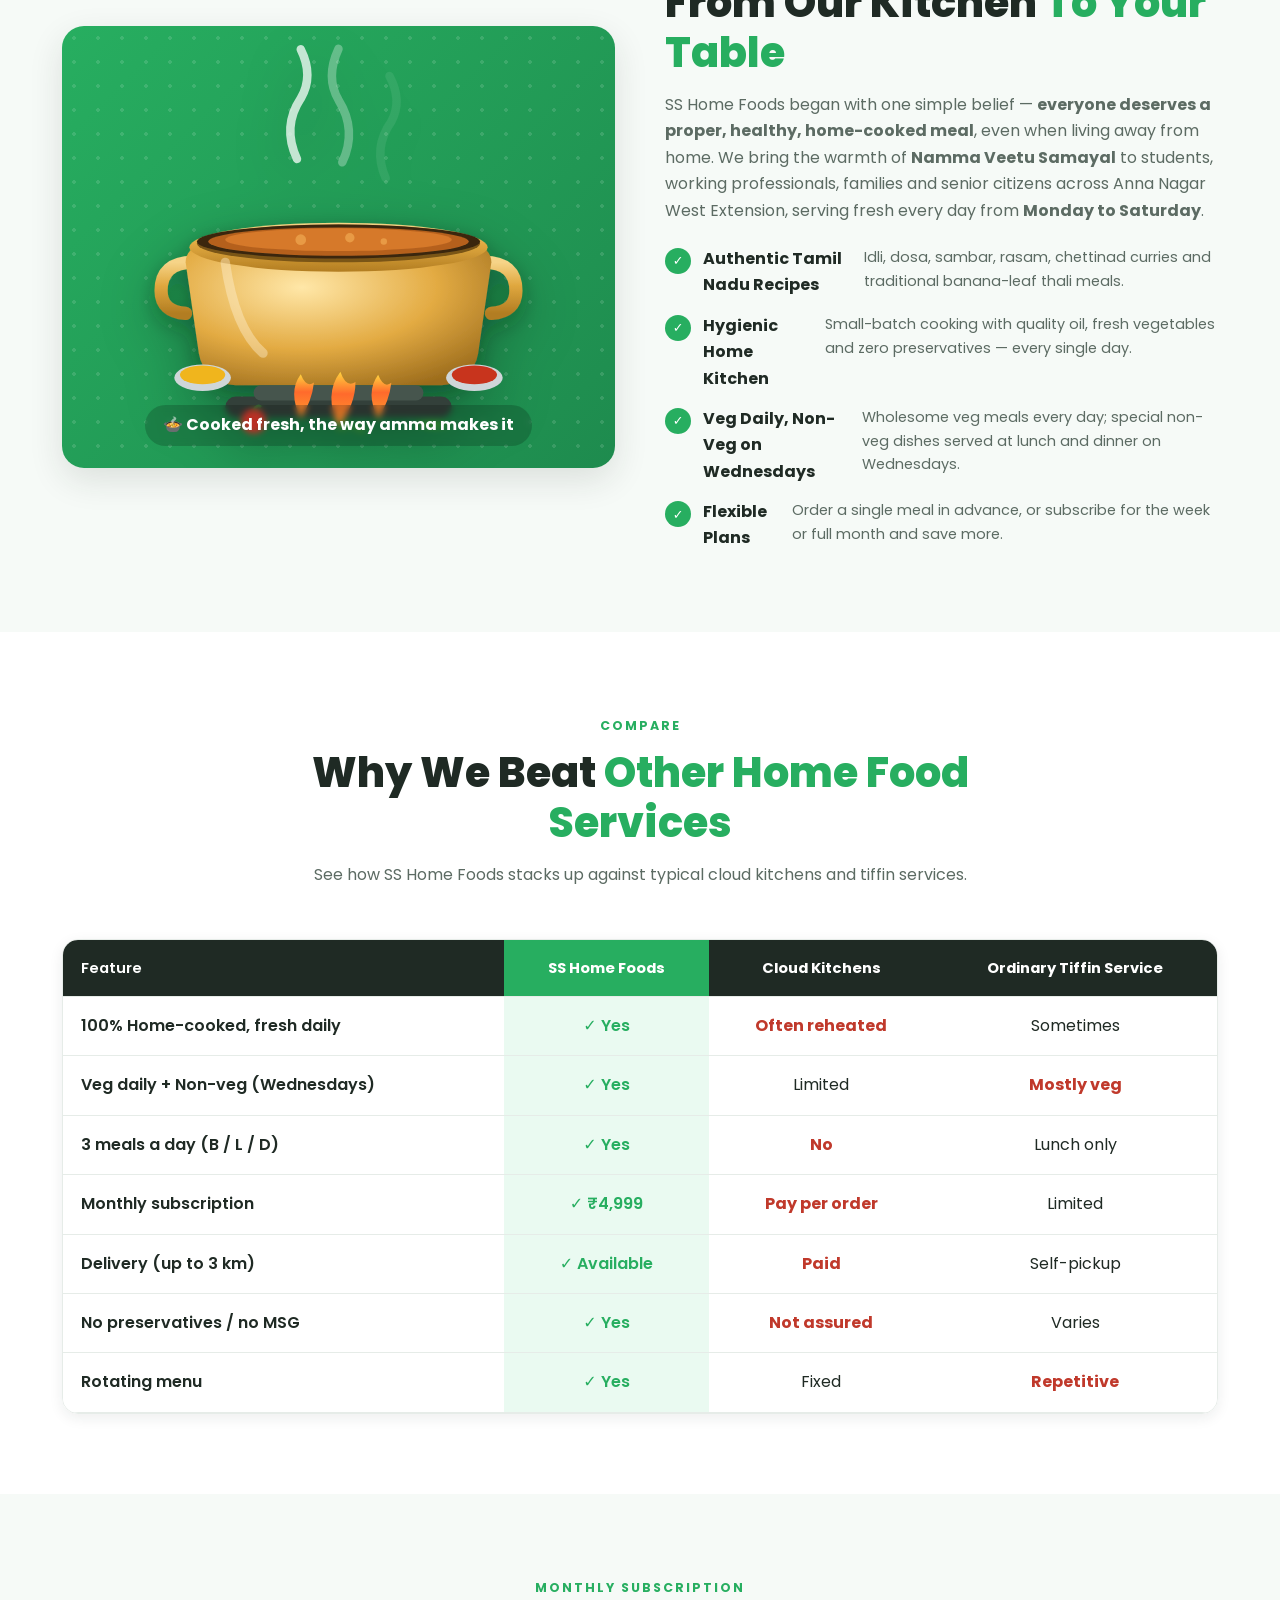
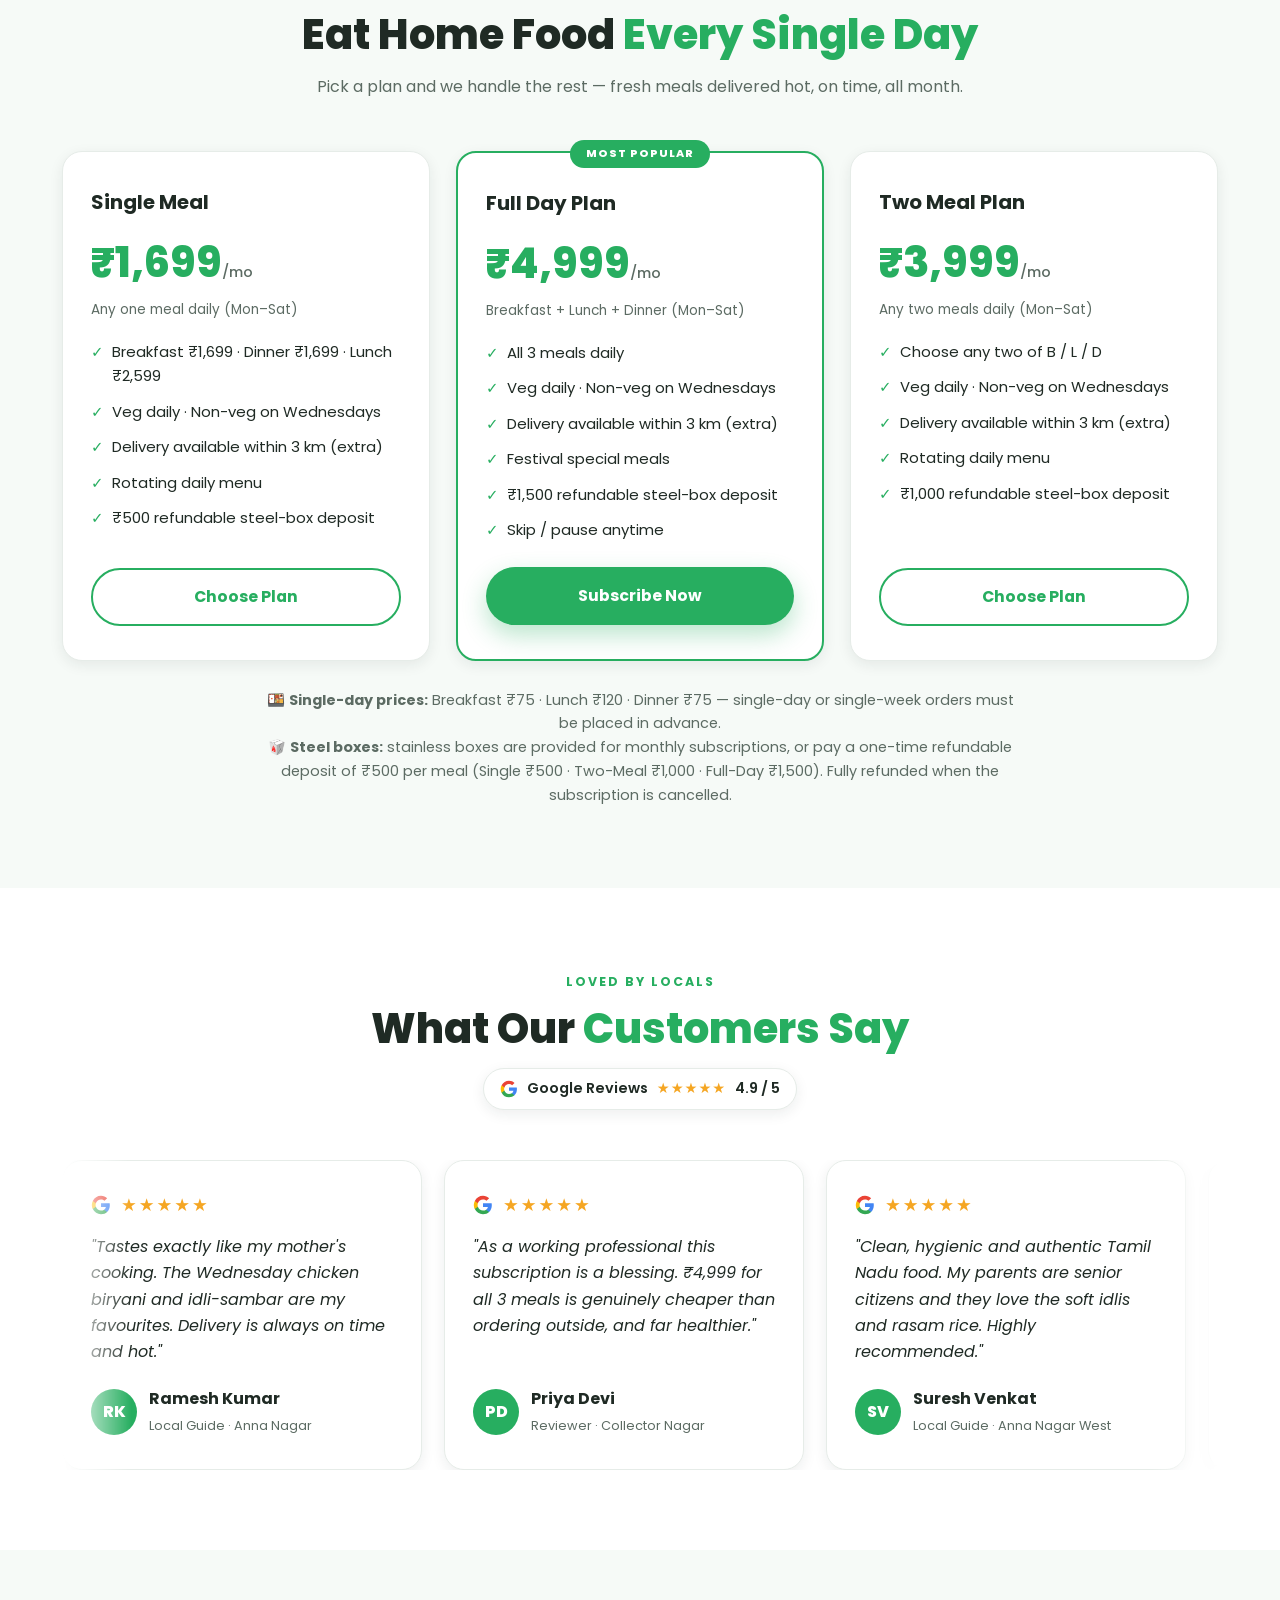
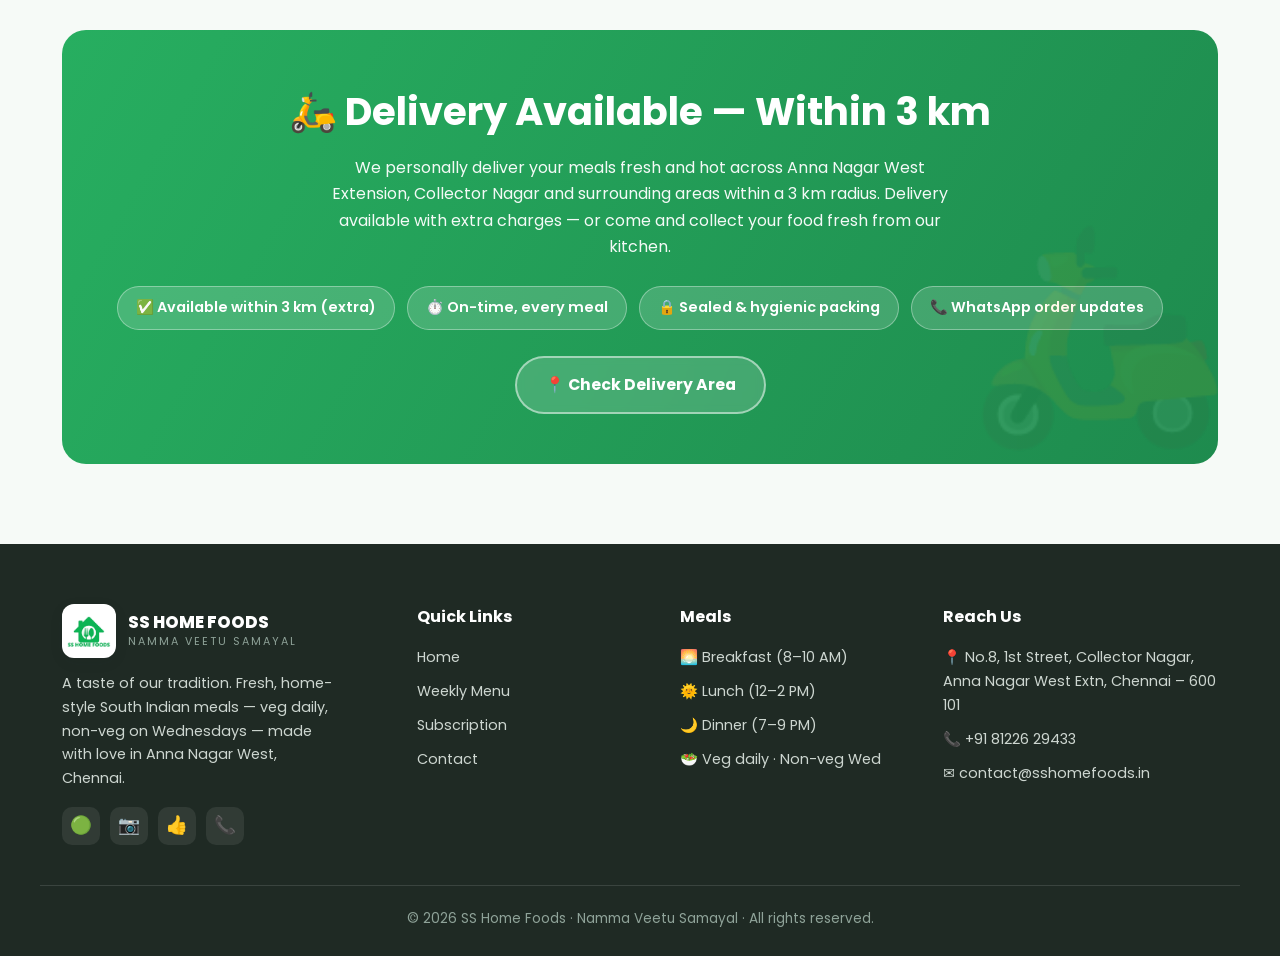
==== commit 4bc71d5e: "Update branding, pricing, menu and reviews per client changes - Add official logo (assets/logo.jpeg)" ====
--- a/index.html
+++ b/index.html
@@ -4,8 +4,8 @@
   <meta charset="UTF-8" />
   <meta name="viewport" content="width=device-width, initial-scale=1.0" />
   <title>SS Home Foods — Namma Veetu Samayal | Home-Style Indian Meals, Anna Nagar Chennai</title>
-  <meta name="description" content="SS Home Foods serves fresh, home-style South Indian veg & non-veg breakfast, lunch and dinner in Anna Nagar West, Chennai. Monthly meal subscriptions from ₹9,999. Free delivery up to 3 km." />
-  <link rel="icon" type="image/svg+xml" href="assets/logo.svg" />
+  <meta name="description" content="SS Home Foods serves fresh, home-style South Indian veg & non-veg breakfast, lunch and dinner in Anna Nagar West, Chennai. Monthly meal subscriptions from ₹4,999. Delivery available within 3 km (extra charges apply)." />
+  <link rel="icon" type="image/jpeg" href="assets/logo.jpeg" />
   <link rel="preconnect" href="https://fonts.googleapis.com" />
   <link rel="preconnect" href="https://fonts.gstatic.com" crossorigin />
   <link href="https://fonts.googleapis.com/css2?family=Poppins:wght@400;500;600;700;800&display=swap" rel="stylesheet" />
@@ -14,13 +14,13 @@
 <body>
 
   <!-- ================= TOP BAR ================= -->
-  <div class="topbar">🎉 Flat <span>20% OFF</span> on your first order above ₹300 &nbsp;•&nbsp; Free delivery within 3 km</div>
+  <div class="topbar">🎉 Flat <span>20% OFF</span> on your first order above ₹300 &nbsp;•&nbsp; Delivery available within 3 km (extra charges)</div>
 
   <!-- ================= HEADER ================= -->
   <header class="header">
     <div class="container nav">
       <a class="brand" href="index.html">
-        <img src="assets/logo.svg" alt="SS Home Foods" />
+        <img src="assets/logo.jpeg" alt="SS Home Foods" />
         <span class="brand-text"><strong>SS HOME FOODS</strong><small>Namma Veetu Samayal</small></span>
       </a>
       <button class="hamburger" id="hamburger" aria-label="Menu"><span></span><span></span><span></span></button>
@@ -30,7 +30,7 @@
         <li><a href="contact.html">Contact</a></li>
         <li><a href="#plans">Subscription</a></li>
         <li><a href="#reviews">Reviews</a></li>
-        <li class="nav-cta"><a class="btn btn--primary" href="#" data-open-sub>Subscribe ₹9,999</a></li>
+        <li class="nav-cta"><a class="btn btn--primary" href="#" data-open-sub>Subscribe ₹4,999</a></li>
       </ul>
     </div>
     <div class="nav-overlay" id="navOverlay"></div>
@@ -42,22 +42,22 @@
       <div class="hero-copy">
         <span class="hero-badge">🏡 100% Home-Cooked • No Preservatives</span>
         <h1>NAMMA VEETU <em>SAMAYAL</em></h1>
-        <p class="hero-tag">A taste of our tradition — fresh South Indian veg & non-veg meals, cooked daily like home and delivered hot to your door.</p>
+        <p class="hero-tag">A taste of our tradition — fresh South Indian home-style meals, cooked daily like home. Veg every day, non-veg on Wednesdays.</p>
         <div class="hero-actions">
-          <a class="btn btn--light" href="menu.html">📋 View Weekly Menu</a>
-          <a class="btn btn--primary" href="#" data-open-sub>🍱 Subscribe ₹9,999/mo</a>
+          <a class="btn btn--light" href="menu.html">📋 View Our Menu</a>
+          <a class="btn btn--primary" href="#" data-open-sub>🍱 Subscribe ₹4,999/mo</a>
         </div>
         <div class="hero-stats">
-          <div><strong>5</strong><span>Days a Week</span></div>
+          <div><strong>6</strong><span>Days a Week</span></div>
           <div><strong>3</strong><span>Meals Daily</span></div>
-          <div><strong>3 km</strong><span>Free Delivery</span></div>
-          <div><strong>4.8★</strong><span>Google Rating</span></div>
+          <div><strong>3 km</strong><span>Delivery Area</span></div>
+          <div><strong>4.9★</strong><span>Google Rating</span></div>
         </div>
       </div>
       <div class="hero-plate">
         <div class="leaf-wrap"><img src="assets/tamil-thali.svg" alt="Traditional Tamil Nadu banana leaf sadhya meals" /></div>
-        <div class="float-card fc1">🍛 <div>Full Sadhya<small>15+ items daily</small></div></div>
-        <div class="float-card fc2">🛵 <div>Hot Delivery<small>Within 3 km</small></div></div>
+        <div class="float-card fc1">🍛 <div>Authentic Tamil Food<small>15+ items daily</small></div></div>
+        <div class="float-card fc2">🍲 <div>Veg &amp; Non-Veg Available<small>Veg daily · Non-veg Wed</small></div></div>
       </div>
     </div>
   </section>
@@ -72,8 +72,8 @@
       </div>
       <div class="cards">
         <div class="card"><div class="ic">🌿</div><h3>Fresh & Pure</h3><p>No preservatives, no reheating. Cooked fresh for every meal, every day.</p></div>
-        <div class="card"><div class="ic">🍲</div><h3>Veg & Non-Veg</h3><p>Full South Indian thali style — both veg and non-veg options daily.</p></div>
-        <div class="card"><div class="ic">🛵</div><h3>Hot Delivery</h3><p>Free delivery within 3 km. Packed hot and sealed for freshness.</p></div>
+        <div class="card"><div class="ic">🍲</div><h3>Veg & Non-Veg</h3><p>Full South Indian thali style — veg every day, non-veg on Wednesdays.</p></div>
+        <div class="card"><div class="ic">🛵</div><h3>Delivery Available</h3><p>Delivery available within 3 km (extra charges). On-time preparation and best cooking.</p></div>
         <div class="card"><div class="ic">💰</div><h3>Pocket Friendly</h3><p>Affordable monthly plans that cost less than cooking at home.</p></div>
       </div>
     </div>
@@ -89,12 +89,12 @@
       <div>
         <span class="eyebrow">Our Story</span>
         <h2 class="section-title">From Our Kitchen <span>To Your Table</span></h2>
-        <p style="color:var(--muted)">SS Home Foods began with one simple belief — <strong>everyone deserves a proper, healthy, home-cooked meal</strong>, even when living away from home. We bring the warmth of <strong>Namma Veetu Samayal</strong> to students, working professionals, families and senior citizens across Anna Nagar West Extension.</p>
+        <p style="color:var(--muted)">SS Home Foods began with one simple belief — <strong>everyone deserves a proper, healthy, home-cooked meal</strong>, even when living away from home. We bring the warmth of <strong>Namma Veetu Samayal</strong> to students, working professionals, families and senior citizens across Anna Nagar West Extension, serving fresh every day from <strong>Monday to Saturday</strong>.</p>
         <ul class="check-list">
-          <li><b>Authentic Tamil Nadu Recipes</b><span>Idli, dosa, sambar, rasam, chettinad curries &amp; traditional banana-leaf thali meals.</span></li>
-          <li><b>Hygienic Home Kitchen</b><span>Small-batch cooking, quality oil, fresh vegetables &amp; zero preservatives — every single day.</span></li>
-          <li><b>Veg &amp; Non-Veg Daily</b><span>Both options for breakfast, lunch and dinner, Monday to Friday.</span></li>
-          <li><b>Flexible Plans</b><span>Order a single meal, or subscribe daily, weekly or for the full month and save.</span></li>
+          <li><b>Authentic Tamil Nadu Recipes</b><span>Idli, dosa, sambar, rasam, chettinad curries and traditional banana-leaf thali meals.</span></li>
+          <li><b>Hygienic Home Kitchen</b><span>Small-batch cooking with quality oil, fresh vegetables and zero preservatives — every single day.</span></li>
+          <li><b>Veg Daily, Non-Veg on Wednesdays</b><span>Wholesome veg meals every day; special non-veg dishes served at lunch and dinner on Wednesdays.</span></li>
+          <li><b>Flexible Plans</b><span>Order a single meal in advance, or subscribe for the week or full month and save more.</span></li>
         </ul>
       </div>
     </div>
@@ -120,12 +120,12 @@
           </thead>
           <tbody>
             <tr><td>100% Home-cooked, fresh daily</td><td class="us-col yes">✓ Yes</td><td class="no">Often reheated</td><td>Sometimes</td></tr>
-            <tr><td>Veg & Non-veg both available</td><td class="us-col yes">✓ Yes</td><td>Limited</td><td class="no">Mostly veg</td></tr>
+            <tr><td>Veg daily + Non-veg (Wednesdays)</td><td class="us-col yes">✓ Yes</td><td>Limited</td><td class="no">Mostly veg</td></tr>
             <tr><td>3 meals a day (B / L / D)</td><td class="us-col yes">✓ Yes</td><td class="no">No</td><td>Lunch only</td></tr>
-            <tr><td>Monthly subscription</td><td class="us-col yes">✓ ₹9,999</td><td class="no">Pay per order</td><td>Limited</td></tr>
-            <tr><td>Free delivery (up to 3 km)</td><td class="us-col yes">✓ Free</td><td class="no">Paid</td><td>Self-pickup</td></tr>
+            <tr><td>Monthly subscription</td><td class="us-col yes">✓ ₹4,999</td><td class="no">Pay per order</td><td>Limited</td></tr>
+            <tr><td>Delivery (up to 3 km)</td><td class="us-col yes">✓ Available</td><td class="no">Paid</td><td>Self-pickup</td></tr>
             <tr><td>No preservatives / no MSG</td><td class="us-col yes">✓ Yes</td><td class="no">Not assured</td><td>Varies</td></tr>
-            <tr><td>Weekly rotating menu</td><td class="us-col yes">✓ Yes</td><td>Fixed</td><td class="no">Repetitive</td></tr>
+            <tr><td>Rotating menu</td><td class="us-col yes">✓ Yes</td><td>Fixed</td><td class="no">Repetitive</td></tr>
           </tbody>
         </table>
       </div>
@@ -143,42 +143,49 @@
       <div class="plans">
         <div class="plan">
           <h3>Single Meal</h3>
-          <div class="price">₹3,499<small>/mo</small></div>
-          <div class="per">Any one meal daily (Mon–Fri)</div>
+          <div class="price">₹1,699<small>/mo</small></div>
+          <div class="per">Any one meal daily (Mon–Sat)</div>
           <ul>
-            <li>Choice of Breakfast / Lunch / Dinner</li>
-            <li>Veg or Non-veg option</li>
-            <li>Free delivery up to 3 km</li>
-            <li>Weekly rotating menu</li>
+            <li>Breakfast ₹1,699 · Dinner ₹1,699 · Lunch ₹2,599</li>
+            <li>Veg daily · Non-veg on Wednesdays</li>
+            <li>Delivery available within 3 km (extra)</li>
+            <li>Rotating daily menu</li>
+            <li>₹500 refundable steel-box deposit</li>
           </ul>
           <a class="btn btn--ghost" href="#" data-open-sub>Choose Plan</a>
         </div>
         <div class="plan featured">
           <h3>Full Day Plan</h3>
-          <div class="price">₹9,999<small>/mo</small></div>
-          <div class="per">Breakfast + Lunch + Dinner (Mon–Fri)</div>
+          <div class="price">₹4,999<small>/mo</small></div>
+          <div class="per">Breakfast + Lunch + Dinner (Mon–Sat)</div>
           <ul>
             <li>All 3 meals daily</li>
-            <li>Veg & Non-veg combo</li>
-            <li>Free priority delivery</li>
+            <li>Veg daily · Non-veg on Wednesdays</li>
+            <li>Delivery available within 3 km (extra)</li>
             <li>Festival special meals</li>
+            <li>₹1,500 refundable steel-box deposit</li>
             <li>Skip / pause anytime</li>
           </ul>
           <a class="btn btn--primary" href="#" data-open-sub>Subscribe Now</a>
         </div>
         <div class="plan">
           <h3>Two Meal Plan</h3>
-          <div class="price">₹6,999<small>/mo</small></div>
-          <div class="per">Lunch + Dinner (Mon–Fri)</div>
+          <div class="price">₹3,999<small>/mo</small></div>
+          <div class="per">Any two meals daily (Mon–Sat)</div>
           <ul>
-            <li>Any two meals daily</li>
-            <li>Veg or Non-veg option</li>
-            <li>Free delivery up to 3 km</li>
-            <li>Weekly rotating menu</li>
+            <li>Choose any two of B / L / D</li>
+            <li>Veg daily · Non-veg on Wednesdays</li>
+            <li>Delivery available within 3 km (extra)</li>
+            <li>Rotating daily menu</li>
+            <li>₹1,000 refundable steel-box deposit</li>
           </ul>
           <a class="btn btn--ghost" href="#" data-open-sub>Choose Plan</a>
         </div>
       </div>
+      <p style="color:var(--muted);max-width:760px;margin:28px auto 0;text-align:center;font-size:.9rem">
+        🍱 <strong>Single-day prices:</strong> Breakfast ₹75 · Lunch ₹120 · Dinner ₹75 — single-day or single-week orders must be placed in advance.<br>
+        🥡 <strong>Steel boxes:</strong> stainless boxes are provided for monthly subscriptions, or pay a one-time refundable deposit of ₹500 per meal (Single ₹500 · Two-Meal ₹1,000 · Full-Day ₹1,500). Fully refunded when the subscription is cancelled.
+      </p>
     </div>
   </section>
 
@@ -191,44 +198,39 @@
         <div class="reviews-head">
           <span class="gmaps-pill">
             <svg width="18" height="18" viewBox="0 0 24 24"><path fill="#4285F4" d="M22.56 12.25c0-.78-.07-1.53-.2-2.25H12v4.26h5.92a5.06 5.06 0 0 1-2.2 3.32v2.77h3.57c2.08-1.92 3.27-4.74 3.27-8.1Z"/><path fill="#34A853" d="M12 23c2.97 0 5.46-.98 7.28-2.66l-3.57-2.77c-.98.66-2.23 1.06-3.71 1.06-2.86 0-5.29-1.93-6.16-4.53H2.18v2.84A11 11 0 0 0 12 23Z"/><path fill="#FBBC05" d="M5.84 14.1a6.6 6.6 0 0 1 0-4.2V7.06H2.18a11 11 0 0 0 0 9.88l3.66-2.84Z"/><path fill="#EA4335" d="M12 5.38c1.62 0 3.06.56 4.21 1.64l3.15-3.15C17.46 2.09 14.97 1 12 1 7.7 1 3.99 3.47 2.18 7.06l3.66 2.84C6.71 7.3 9.14 5.38 12 5.38Z"/></svg>
-            Google Reviews <span class="stars">★★★★★</span> 4.8 / 5
+            Google Reviews <span class="stars">★★★★★</span> 4.9 / 5
           </span>
         </div>
       </div>
 
-      <div class="slider" id="reviewSlider">
-        <button class="slider-btn prev" id="reviewPrev" aria-label="Previous review">‹</button>
-        <div class="slides">
-          <div class="slides-track" id="reviewTrack">
-            <div class="review"><div class="review-card">
-              <div class="stars">★★★★★</div>
-              <p class="quote">"Tastes exactly like my mother's cooking. The Friday chicken biryani and Monday idli-sambar are my favourites. Delivery is always on time and hot."</p>
-              <div class="review-meta"><div class="avatar">RK</div><div style="text-align:left"><b>Ramesh Kumar</b><span>Local Guide · Anna Nagar</span></div><span class="g">on Google</span></div>
-            </div></div>
-            <div class="review"><div class="review-card">
-              <div class="stars">★★★★★</div>
-              <p class="quote">"As a working professional this subscription is a blessing. ₹9,999 for all 3 meals is genuinely cheaper than ordering outside, and far healthier."</p>
-              <div class="review-meta"><div class="avatar">PD</div><div style="text-align:left"><b>Priya Devi</b><span>Reviewer · Collector Nagar</span></div><span class="g">on Google</span></div>
-            </div></div>
-            <div class="review"><div class="review-card">
-              <div class="stars">★★★★★</div>
-              <p class="quote">"Clean, hygienic and authentic Tamil Nadu food. My parents are senior citizens and they love the soft idlis and rasam rice. Highly recommended."</p>
-              <div class="review-meta"><div class="avatar">SV</div><div style="text-align:left"><b>Suresh Venkat</b><span>Local Guide · J J Nagar</span></div><span class="g">on Google</span></div>
-            </div></div>
-            <div class="review"><div class="review-card">
-              <div class="stars">★★★★☆</div>
-              <p class="quote">"Great variety through the week so you never get bored. The non-veg chettinad meals are top class. Packaging is neat and leak-proof too."</p>
-              <div class="review-meta"><div class="avatar">AM</div><div style="text-align:left"><b>Anitha M</b><span>Reviewer · Anna Nagar West</span></div><span class="g">on Google</span></div>
-            </div></div>
-            <div class="review"><div class="review-card">
-              <div class="stars">★★★★★</div>
-              <p class="quote">"Best home food service near MMM Hospital. Ordered for a family function and everyone asked who the caterer was. Will order again!"</p>
-              <div class="review-meta"><div class="avatar">JN</div><div style="text-align:left"><b>Jagan Nathan</b><span>Local Guide · Chennai</span></div><span class="g">on Google</span></div>
-            </div></div>
-          </div>
-        </div>
-        <button class="slider-btn next" id="reviewNext" aria-label="Next review">›</button>
-        <div class="dots" id="reviewDots"></div>
+      <div class="reviews-marquee">
+        <div class="marquee-track" id="reviewMarquee">
+          <div class="review"><div class="review-card">
+            <div class="r-head"><svg class="g-logo" width="20" height="20" viewBox="0 0 24 24"><path fill="#4285F4" d="M22.56 12.25c0-.78-.07-1.53-.2-2.25H12v4.26h5.92a5.06 5.06 0 0 1-2.2 3.32v2.77h3.57c2.08-1.92 3.27-4.74 3.27-8.1Z"/><path fill="#34A853" d="M12 23c2.97 0 5.46-.98 7.28-2.66l-3.57-2.77c-.98.66-2.23 1.06-3.71 1.06-2.86 0-5.29-1.93-6.16-4.53H2.18v2.84A11 11 0 0 0 12 23Z"/><path fill="#FBBC05" d="M5.84 14.1a6.6 6.6 0 0 1 0-4.2V7.06H2.18a11 11 0 0 0 0 9.88l3.66-2.84Z"/><path fill="#EA4335" d="M12 5.38c1.62 0 3.06.56 4.21 1.64l3.15-3.15C17.46 2.09 14.97 1 12 1 7.7 1 3.99 3.47 2.18 7.06l3.66 2.84C6.71 7.3 9.14 5.38 12 5.38Z"/></svg><span class="stars">★★★★★</span></div>
+            <p class="quote">"Tastes exactly like my mother's cooking. The Wednesday chicken biryani and idli-sambar are my favourites. Delivery is always on time and hot."</p>
+            <div class="review-meta"><div class="avatar">RK</div><div style="text-align:left"><b>Ramesh Kumar</b><span>Local Guide · Anna Nagar</span></div></div>
+          </div></div>
+          <div class="review"><div class="review-card">
+            <div class="r-head"><svg class="g-logo" width="20" height="20" viewBox="0 0 24 24"><path fill="#4285F4" d="M22.56 12.25c0-.78-.07-1.53-.2-2.25H12v4.26h5.92a5.06 5.06 0 0 1-2.2 3.32v2.77h3.57c2.08-1.92 3.27-4.74 3.27-8.1Z"/><path fill="#34A853" d="M12 23c2.97 0 5.46-.98 7.28-2.66l-3.57-2.77c-.98.66-2.23 1.06-3.71 1.06-2.86 0-5.29-1.93-6.16-4.53H2.18v2.84A11 11 0 0 0 12 23Z"/><path fill="#FBBC05" d="M5.84 14.1a6.6 6.6 0 0 1 0-4.2V7.06H2.18a11 11 0 0 0 0 9.88l3.66-2.84Z"/><path fill="#EA4335" d="M12 5.38c1.62 0 3.06.56 4.21 1.64l3.15-3.15C17.46 2.09 14.97 1 12 1 7.7 1 3.99 3.47 2.18 7.06l3.66 2.84C6.71 7.3 9.14 5.38 12 5.38Z"/></svg><span class="stars">★★★★★</span></div>
+            <p class="quote">"As a working professional this subscription is a blessing. ₹4,999 for all 3 meals is genuinely cheaper than ordering outside, and far healthier."</p>
+            <div class="review-meta"><div class="avatar">PD</div><div style="text-align:left"><b>Priya Devi</b><span>Reviewer · Collector Nagar</span></div></div>
+          </div></div>
+          <div class="review"><div class="review-card">
+            <div class="r-head"><svg class="g-logo" width="20" height="20" viewBox="0 0 24 24"><path fill="#4285F4" d="M22.56 12.25c0-.78-.07-1.53-.2-2.25H12v4.26h5.92a5.06 5.06 0 0 1-2.2 3.32v2.77h3.57c2.08-1.92 3.27-4.74 3.27-8.1Z"/><path fill="#34A853" d="M12 23c2.97 0 5.46-.98 7.28-2.66l-3.57-2.77c-.98.66-2.23 1.06-3.71 1.06-2.86 0-5.29-1.93-6.16-4.53H2.18v2.84A11 11 0 0 0 12 23Z"/><path fill="#FBBC05" d="M5.84 14.1a6.6 6.6 0 0 1 0-4.2V7.06H2.18a11 11 0 0 0 0 9.88l3.66-2.84Z"/><path fill="#EA4335" d="M12 5.38c1.62 0 3.06.56 4.21 1.64l3.15-3.15C17.46 2.09 14.97 1 12 1 7.7 1 3.99 3.47 2.18 7.06l3.66 2.84C6.71 7.3 9.14 5.38 12 5.38Z"/></svg><span class="stars">★★★★★</span></div>
+            <p class="quote">"Clean, hygienic and authentic Tamil Nadu food. My parents are senior citizens and they love the soft idlis and rasam rice. Highly recommended."</p>
+            <div class="review-meta"><div class="avatar">SV</div><div style="text-align:left"><b>Suresh Venkat</b><span>Local Guide · Anna Nagar West</span></div></div>
+          </div></div>
+          <div class="review"><div class="review-card">
+            <div class="r-head"><svg class="g-logo" width="20" height="20" viewBox="0 0 24 24"><path fill="#4285F4" d="M22.56 12.25c0-.78-.07-1.53-.2-2.25H12v4.26h5.92a5.06 5.06 0 0 1-2.2 3.32v2.77h3.57c2.08-1.92 3.27-4.74 3.27-8.1Z"/><path fill="#34A853" d="M12 23c2.97 0 5.46-.98 7.28-2.66l-3.57-2.77c-.98.66-2.23 1.06-3.71 1.06-2.86 0-5.29-1.93-6.16-4.53H2.18v2.84A11 11 0 0 0 12 23Z"/><path fill="#FBBC05" d="M5.84 14.1a6.6 6.6 0 0 1 0-4.2V7.06H2.18a11 11 0 0 0 0 9.88l3.66-2.84Z"/><path fill="#EA4335" d="M12 5.38c1.62 0 3.06.56 4.21 1.64l3.15-3.15C17.46 2.09 14.97 1 12 1 7.7 1 3.99 3.47 2.18 7.06l3.66 2.84C6.71 7.3 9.14 5.38 12 5.38Z"/></svg><span class="stars">★★★★☆</span></div>
+            <p class="quote">"Great variety through the week so you never get bored. The Wednesday non-veg chettinad meals are top class. Packaging is neat and leak-proof too."</p>
+            <div class="review-meta"><div class="avatar">AM</div><div style="text-align:left"><b>Anitha M</b><span>Reviewer · Anna Nagar West</span></div></div>
+          </div></div>
+          <div class="review"><div class="review-card">
+            <div class="r-head"><svg class="g-logo" width="20" height="20" viewBox="0 0 24 24"><path fill="#4285F4" d="M22.56 12.25c0-.78-.07-1.53-.2-2.25H12v4.26h5.92a5.06 5.06 0 0 1-2.2 3.32v2.77h3.57c2.08-1.92 3.27-4.74 3.27-8.1Z"/><path fill="#34A853" d="M12 23c2.97 0 5.46-.98 7.28-2.66l-3.57-2.77c-.98.66-2.23 1.06-3.71 1.06-2.86 0-5.29-1.93-6.16-4.53H2.18v2.84A11 11 0 0 0 12 23Z"/><path fill="#FBBC05" d="M5.84 14.1a6.6 6.6 0 0 1 0-4.2V7.06H2.18a11 11 0 0 0 0 9.88l3.66-2.84Z"/><path fill="#EA4335" d="M12 5.38c1.62 0 3.06.56 4.21 1.64l3.15-3.15C17.46 2.09 14.97 1 12 1 7.7 1 3.99 3.47 2.18 7.06l3.66 2.84C6.71 7.3 9.14 5.38 12 5.38Z"/></svg><span class="stars">★★★★★</span></div>
+            <p class="quote">"Best home food service in Anna Nagar West. Ordered for a family function and everyone asked who the caterer was. Will order again!"</p>
+            <div class="review-meta"><div class="avatar">JN</div><div style="text-align:left"><b>Jagan Nathan</b><span>Local Guide · Chennai</span></div></div>
+          </div></div>
+        </div>
       </div>
     </div>
   </section>
@@ -237,10 +239,10 @@
   <section class="section section--soft">
     <div class="container">
       <div class="delivery">
-        <h2>🛵 Hot, Hassle-Free Delivery — Up to 3 km</h2>
-        <p>We personally deliver your meals fresh and hot across Anna Nagar West Extension, Collector Nagar, J J Nagar and surrounding areas within a 3 km radius. Free for all subscriptions and orders above ₹300.</p>
+        <h2>🛵 Delivery Available — Within 3 km</h2>
+        <p>We personally deliver your meals fresh and hot across Anna Nagar West Extension, Collector Nagar and surrounding areas within a 3 km radius. Delivery available with extra charges — or come and collect your food fresh from our kitchen.</p>
         <div class="pills">
-          <span>✅ Free within 3 km</span>
+          <span>✅ Available within 3 km (extra)</span>
           <span>⏱️ On-time, every meal</span>
           <span>🔒 Sealed & hygienic packing</span>
           <span>📞 WhatsApp order updates</span>
@@ -257,10 +259,10 @@
     <div class="container footer-grid">
       <div>
         <a class="brand" href="index.html">
-          <img src="assets/logo.svg" alt="SS Home Foods" style="height:54px" />
+          <img src="assets/logo.jpeg" alt="SS Home Foods" />
           <span class="brand-text"><strong>SS HOME FOODS</strong><small>Namma Veetu Samayal</small></span>
         </a>
-        <p>A taste of our tradition. Fresh, home-style South Indian veg & non-veg meals delivered with love across Anna Nagar West, Chennai.</p>
+        <p>A taste of our tradition. Fresh, home-style South Indian meals — veg daily, non-veg on Wednesdays — made with love in Anna Nagar West, Chennai.</p>
         <div class="socials">
           <a href="#" aria-label="WhatsApp">🟢</a>
           <a href="#" aria-label="Instagram">📷</a>
@@ -280,18 +282,18 @@
       <div>
         <h5>Meals</h5>
         <ul>
-          <li>🌅 Breakfast (7–10 AM)</li>
-          <li>🌞 Lunch (12–3 PM)</li>
-          <li>🌙 Dinner (7–10 PM)</li>
-          <li>🥗 Veg & Non-Veg</li>
+          <li>🌅 Breakfast (8–10 AM)</li>
+          <li>🌞 Lunch (12–2 PM)</li>
+          <li>🌙 Dinner (7–9 PM)</li>
+          <li>🥗 Veg daily · Non-veg Wed</li>
         </ul>
       </div>
       <div>
         <h5>Reach Us</h5>
         <ul>
-          <li>📍 8, 1st St, near MMM Hospital, Collector Nagar, J J Nagar, Anna Nagar West Extension, Chennai 600037</li>
-          <li>📞 <a href="tel:+910000000000">+91 00000 00000</a></li>
-          <li>✉️ <a href="mailto:hello@sshomefoods.in">hello@sshomefoods.in</a></li>
+          <li>📍 No.8, 1st Street, Collector Nagar, Anna Nagar West Extn, Chennai – 600 101</li>
+          <li>📞 <a href="tel:+918122629433">+91 81226 29433</a></li>
+          <li>✉️ <a href="mailto:contact@sshomefoods.in">contact@sshomefoods.in</a></li>
         </ul>
       </div>
     </div>
@@ -299,7 +301,7 @@
   </footer>
 
   <!-- ================= FLOATING SUBSCRIBE FAB ================= -->
-  <button class="sub-fab" data-open-sub aria-label="Subscribe">🍱 <span class="lbl">Subscribe ₹9,999</span></button>
+  <button class="sub-fab" data-open-sub aria-label="Subscribe">🍱 <span class="lbl">Subscribe ₹4,999</span></button>
 
   <!-- ================= SUBSCRIPTION MODAL ================= -->
   <div class="modal-overlay" id="subModal" role="dialog" aria-modal="true" aria-label="Monthly subscription offer">
@@ -307,19 +309,19 @@
       <button class="modal-close" data-close-sub aria-label="Close">×</button>
       <div class="modal-left">
         <span class="tag">Best Value Plan</span>
-        <div class="big-price">₹9,999<small>/month</small></div>
-        <div class="strike">₹13,500</div>
+        <div class="big-price">₹4,999<small>/month</small></div>
+        <div class="strike">₹6,500</div>
         <ul>
           <li>Breakfast + Lunch + Dinner</li>
-          <li>Monday to Friday — 5 days</li>
-          <li>Veg & Non-veg combo</li>
-          <li>Free delivery up to 3 km</li>
+          <li>Monday to Saturday — 6 days</li>
+          <li>Veg daily · Non-veg on Wednesdays</li>
+          <li>Delivery available within 3 km (extra)</li>
           <li>Pause or skip anytime</li>
         </ul>
       </div>
       <div class="modal-right">
-        <h3>Save 26% with our Full-Day Plan 🍱</h3>
-        <p>Get all three home-cooked meals delivered hot, every weekday — for less than ₹70 per meal. Limited slots near MMM Hospital, Anna Nagar West.</p>
+        <h3>Save big with our Full-Day Plan 🍱</h3>
+        <p>Get all three home-cooked meals fresh, every day Monday to Saturday — for less than ₹70 per meal. Limited slots in Anna Nagar West Extension.</p>
         <a class="btn btn--primary" href="contact.html" data-close-sub>Subscribe Now →</a>
         <a class="btn btn--ghost" href="menu.html" data-close-sub>See This Week's Menu</a>
         <p class="form-note" style="text-align:center;margin-top:8px">No lock-in · Cancel anytime</p>
--- a/css/style.css
+++ b/css/style.css
@@ -110,7 +110,11 @@
   height: 72px;
 }
 .brand { display: flex; align-items: center; gap: 12px; }
-.brand img { height: 50px; width: auto; }
+.brand img {
+  height: 54px; width: 54px; object-fit: contain;
+  background: #fff; border-radius: 12px; padding: 5px;
+  box-shadow: var(--shadow-sm);
+}
 .brand-text { line-height: 1.05; }
 .brand-text strong { display: block; font-weight: 800; font-size: 1.05rem; color: var(--green); }
 .brand-text small { font-size: .68rem; letter-spacing: 2px; color: var(--muted); text-transform: uppercase; }
@@ -168,6 +172,7 @@
 .hero-stats div span { font-size: .82rem; opacity: .9; }
 
 .hero-plate { position: relative; display: grid; place-items: center; padding: 18px 0; }
+.hero-plate > .leaf-wrap { grid-row: 1; }
 .hero-plate::before {
   content: ""; position: absolute; width: 96%; aspect-ratio: 1.5/1; border-radius: 50%;
   background: radial-gradient(ellipse at center, rgba(255,255,255,.28), rgba(255,255,255,0) 68%);
@@ -188,7 +193,8 @@
 }
 .float-card small { display: block; font-weight: 500; color: var(--muted); font-size: .72rem; }
 .float-card.fc1 { top: 8%; left: -4%; animation: floaty 4s ease-in-out infinite; }
-.float-card.fc2 { bottom: 10%; right: -6%; animation: floaty 4s ease-in-out infinite .8s; }
+/* fc2 sits in-flow BELOW the leaf so it never overlaps or touches it */
+.float-card.fc2 { position: relative; grid-row: 2; margin-top: 26px; animation: floaty 4s ease-in-out infinite .8s; }
 @keyframes floaty { 0%,100% { transform: translateY(0); } 50% { transform: translateY(-12px); } }
 
 /* ===========================================================
@@ -281,39 +287,34 @@
 }
 .gmaps-pill .stars { color: var(--amber); letter-spacing: 1px; }
 
-.slider { position: relative; max-width: 880px; margin: 36px auto 0; }
-.slides { overflow: hidden; }
-.slides-track { display: flex; transition: transform .6s cubic-bezier(.45,.05,.25,1); }
-.review {
-  flex: 0 0 100%; padding: 8px;
-}
+/* Continuous right-to-left auto-scrolling Google reviews marquee */
+.reviews-marquee {
+  overflow: hidden; margin-top: 40px; width: 100%;
+  -webkit-mask-image: linear-gradient(90deg, transparent, #000 6%, #000 94%, transparent);
+          mask-image: linear-gradient(90deg, transparent, #000 6%, #000 94%, transparent);
+}
+.marquee-track {
+  display: flex; gap: 22px; width: max-content;
+  animation: marquee 45s linear infinite;
+}
+@keyframes marquee { from { transform: translateX(0); } to { transform: translateX(-50%); } }
+.review { flex: 0 0 360px; }
 .review-card {
-  background: #fff; border: 1px solid var(--line); border-radius: 20px; padding: 36px;
-  box-shadow: var(--shadow-sm); text-align: center;
-}
-.review-card .stars { color: var(--amber); font-size: 1.2rem; letter-spacing: 2px; margin-bottom: 14px; }
-.review-card .quote { font-size: 1.08rem; color: var(--ink); font-style: italic; margin-bottom: 20px; }
-.review-meta { display: flex; align-items: center; justify-content: center; gap: 12px; }
+  background: #fff; border: 1px solid var(--line); border-radius: 20px; padding: 30px 28px;
+  box-shadow: var(--shadow-sm); height: 100%; display: flex; flex-direction: column;
+}
+.review-card .r-head { display: flex; align-items: center; gap: 10px; margin-bottom: 14px; }
+.review-card .g-logo { flex: none; }
+.review-card .stars { color: var(--amber); font-size: 1.1rem; letter-spacing: 2px; }
+.review-card .quote { font-size: 1rem; color: var(--ink); font-style: italic; margin-bottom: 20px; flex: 1; }
+.review-meta { display: flex; align-items: center; gap: 12px; }
 .review-meta .avatar {
   width: 46px; height: 46px; border-radius: 50%; background: var(--green); color: #fff;
-  display: grid; place-items: center; font-weight: 800;
+  display: grid; place-items: center; font-weight: 800; flex: none;
 }
 .review-meta b { display: block; }
 .review-meta span { font-size: .8rem; color: var(--muted); }
-.review-meta .g { margin-left: 4px; font-size: .72rem; color: var(--muted); display: flex; align-items: center; gap: 4px; }
-
-.slider-btn {
-  position: absolute; top: 50%; transform: translateY(-50%);
-  width: 44px; height: 44px; border-radius: 50%; border: 1px solid var(--line);
-  background: #fff; cursor: pointer; font-size: 1.2rem; box-shadow: var(--shadow-sm);
-  display: grid; place-items: center; color: var(--green); z-index: 3;
-}
-.slider-btn:hover { background: var(--green); color: #fff; }
-.slider-btn.prev { left: -12px; }
-.slider-btn.next { right: -12px; }
-.dots { display: flex; gap: 8px; justify-content: center; margin-top: 22px; }
-.dots button { width: 10px; height: 10px; border-radius: 50%; border: 0; background: var(--line); cursor: pointer; transition: .3s; }
-.dots button.active { background: var(--green); width: 26px; border-radius: 10px; }
+@media (max-width: 560px) { .review { flex-basis: 290px; } }
 
 /* ===========================================================
    DELIVERY STRIP
@@ -400,6 +401,24 @@
 
 .diet-hide { display: none !important; }
 
+/* Rotation note + meal-type menu layout */
+.menu-note {
+  background: var(--green-pale); border: 1px solid var(--green); border-radius: 14px;
+  padding: 16px 22px; max-width: 880px; margin: 0 auto 30px; color: var(--green-dark);
+  font-size: .92rem; text-align: center; line-height: 1.55;
+}
+.menu-note b { color: var(--green-dark); }
+.meal--full { max-width: 940px; margin: 0 auto; }
+.meal--full .meal-body { display: grid; grid-template-columns: 1fr 1fr; gap: 0 30px; }
+.meal-subhead {
+  grid-column: 1 / -1; font-weight: 700; font-size: .82rem; letter-spacing: .5px;
+  text-transform: uppercase; margin: 14px 0 2px; display: flex; align-items: center; gap: 8px;
+}
+.meal-subhead.veg { color: var(--green-dark); }
+.meal-subhead.nonveg { color: var(--red-dark); }
+.meal-foot .price small.adv { color: var(--amber); font-weight: 700; }
+@media (max-width: 760px) { .meal--full .meal-body { grid-template-columns: 1fr; } }
+
 /* ===========================================================
    CONTACT PAGE
    =========================================================== */
@@ -506,7 +525,7 @@
   .hero-actions, .hero-stats { justify-content: center; }
   .hero-plate { order: -1; }
   .float-card.fc1 { left: 2%; }
-  .float-card.fc2 { right: 2%; }
+  .float-card.fc2 { right: auto; }
   .cards { grid-template-columns: repeat(2, 1fr); }
   .split { grid-template-columns: 1fr; }
   .plans { grid-template-columns: 1fr; max-width: 460px; margin: 0 auto; }
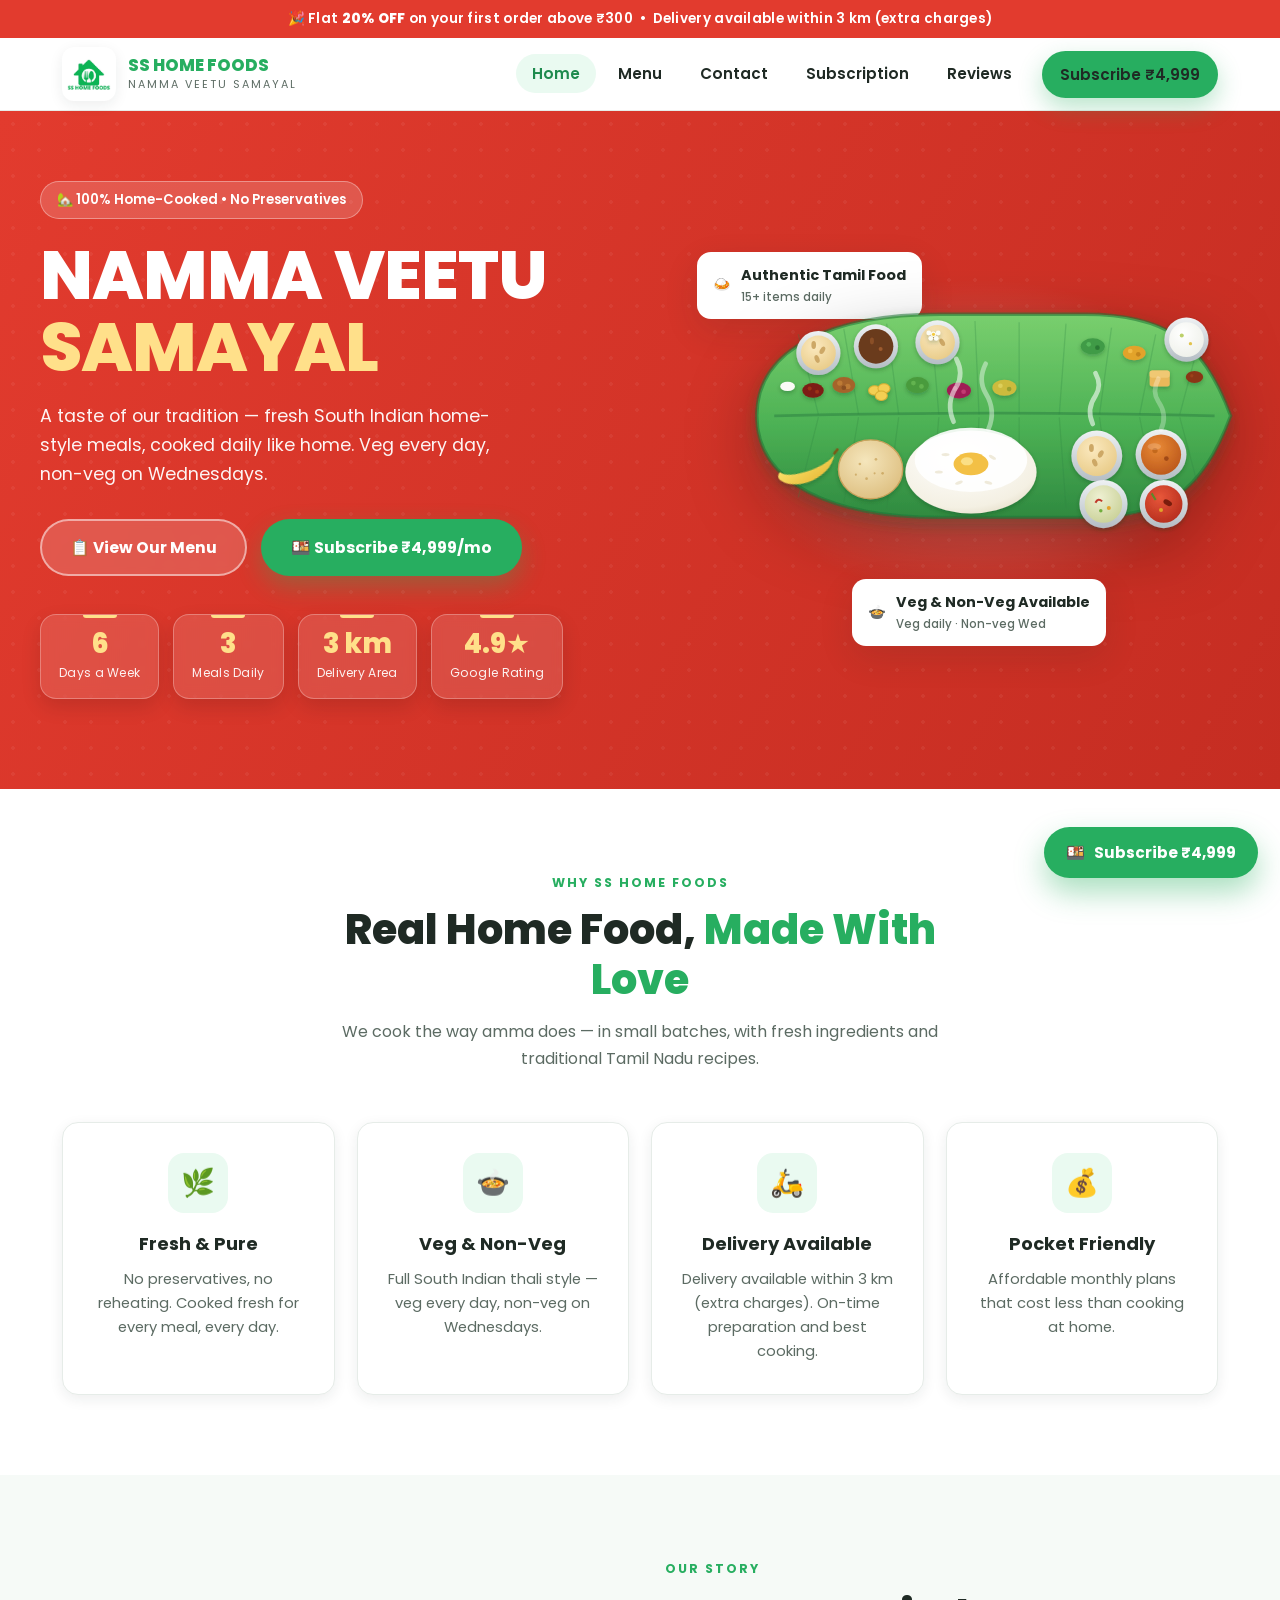
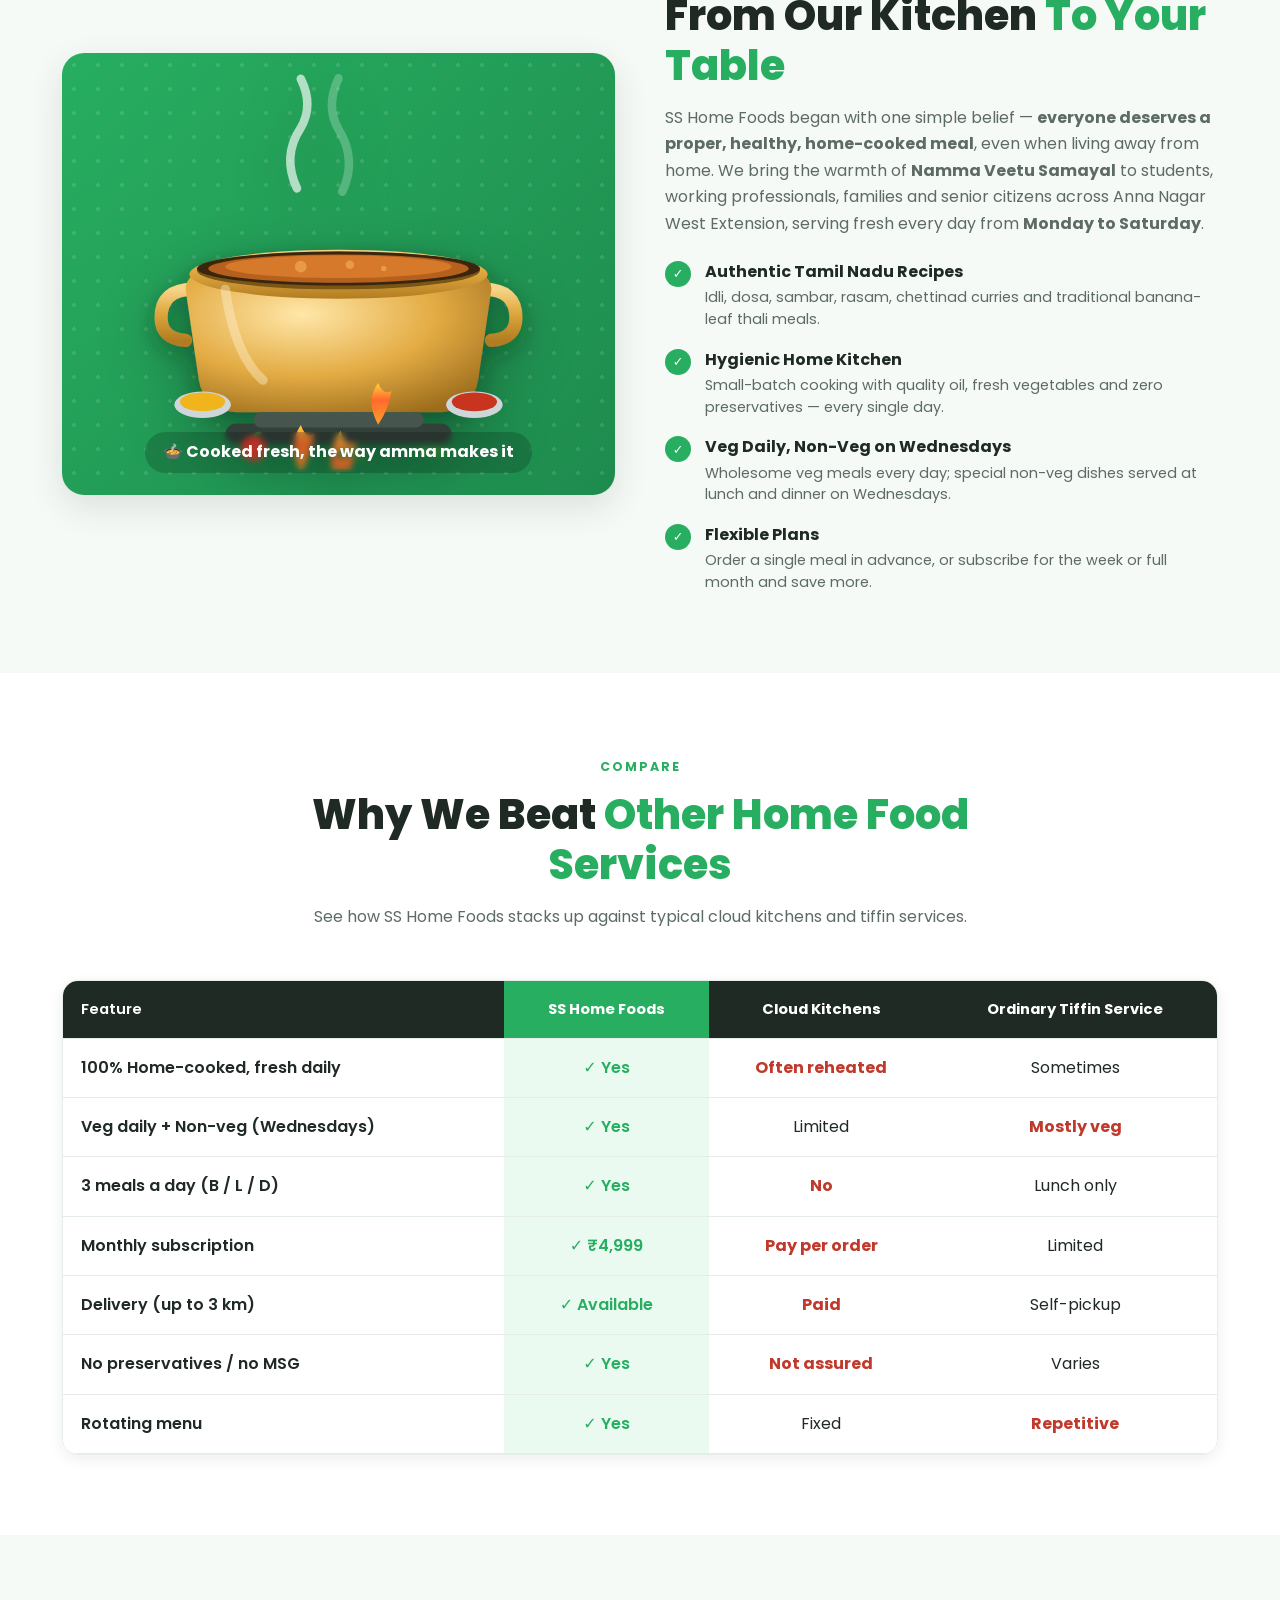
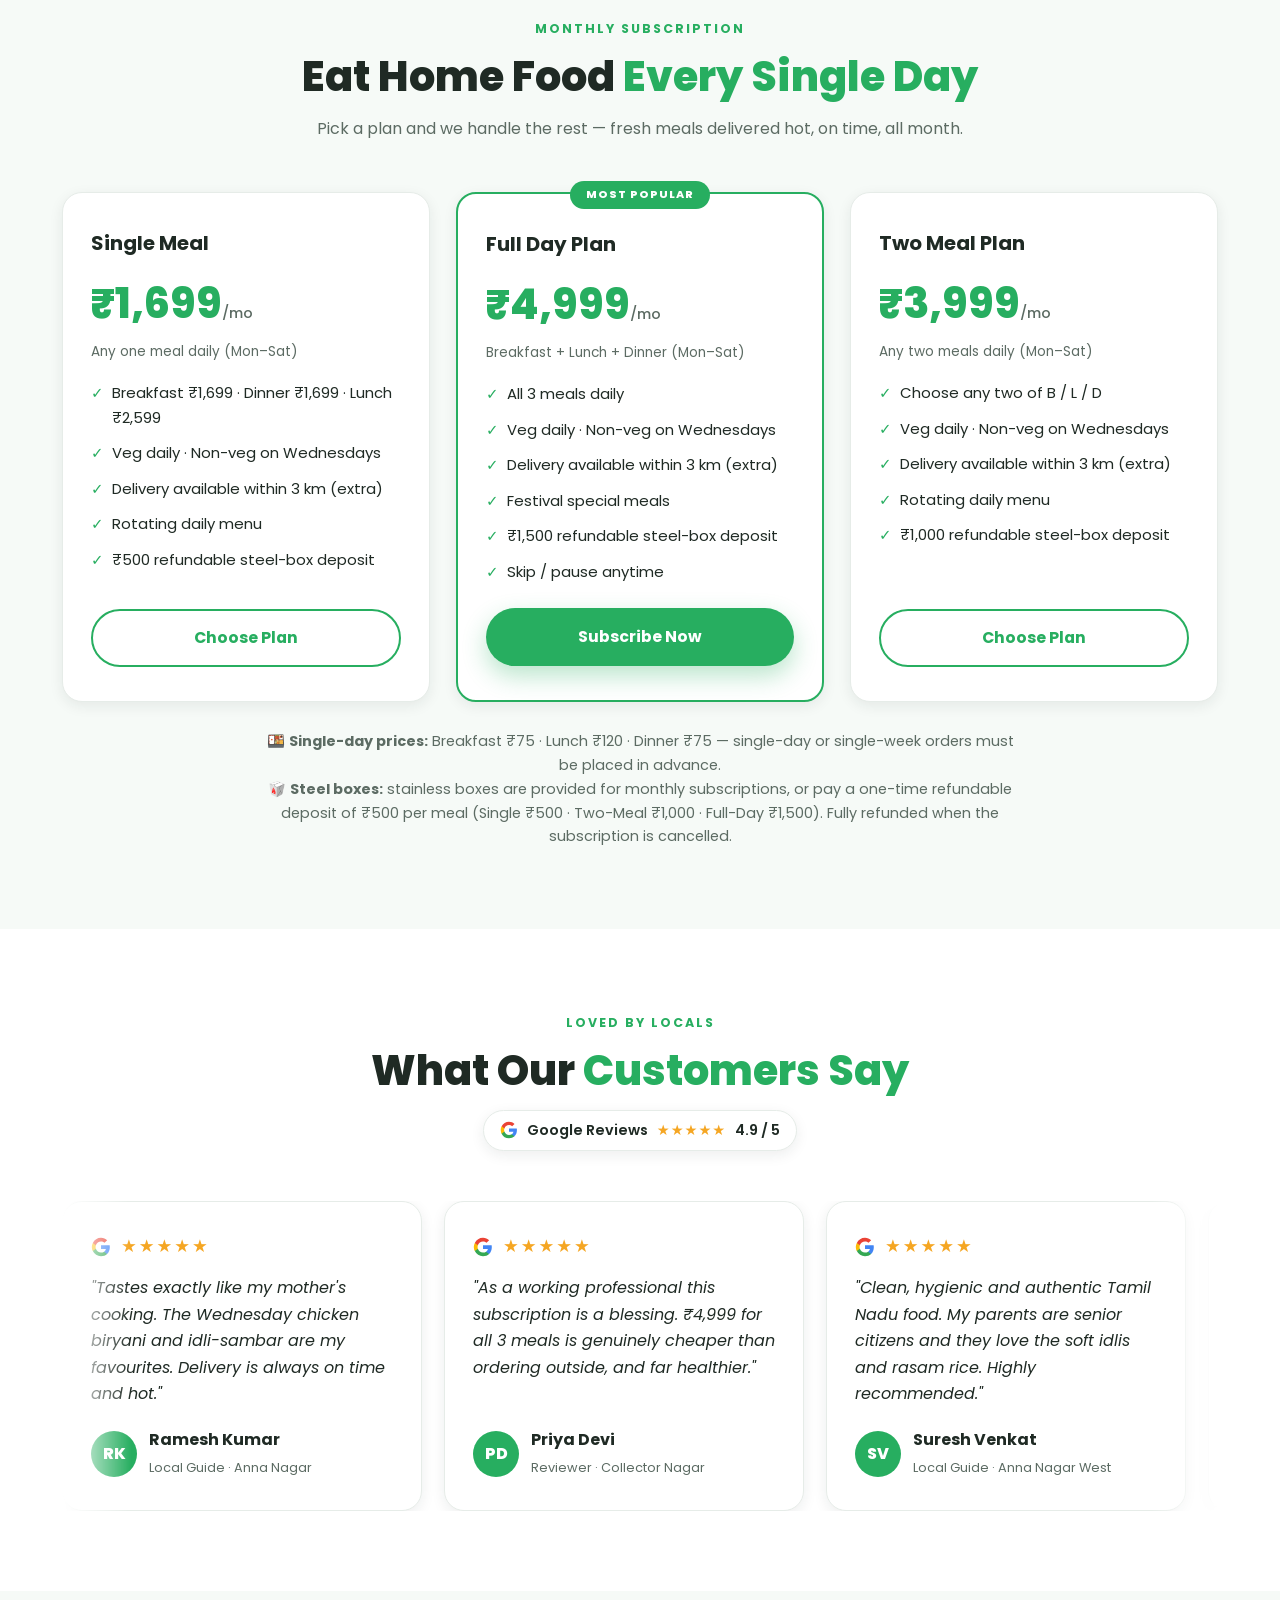
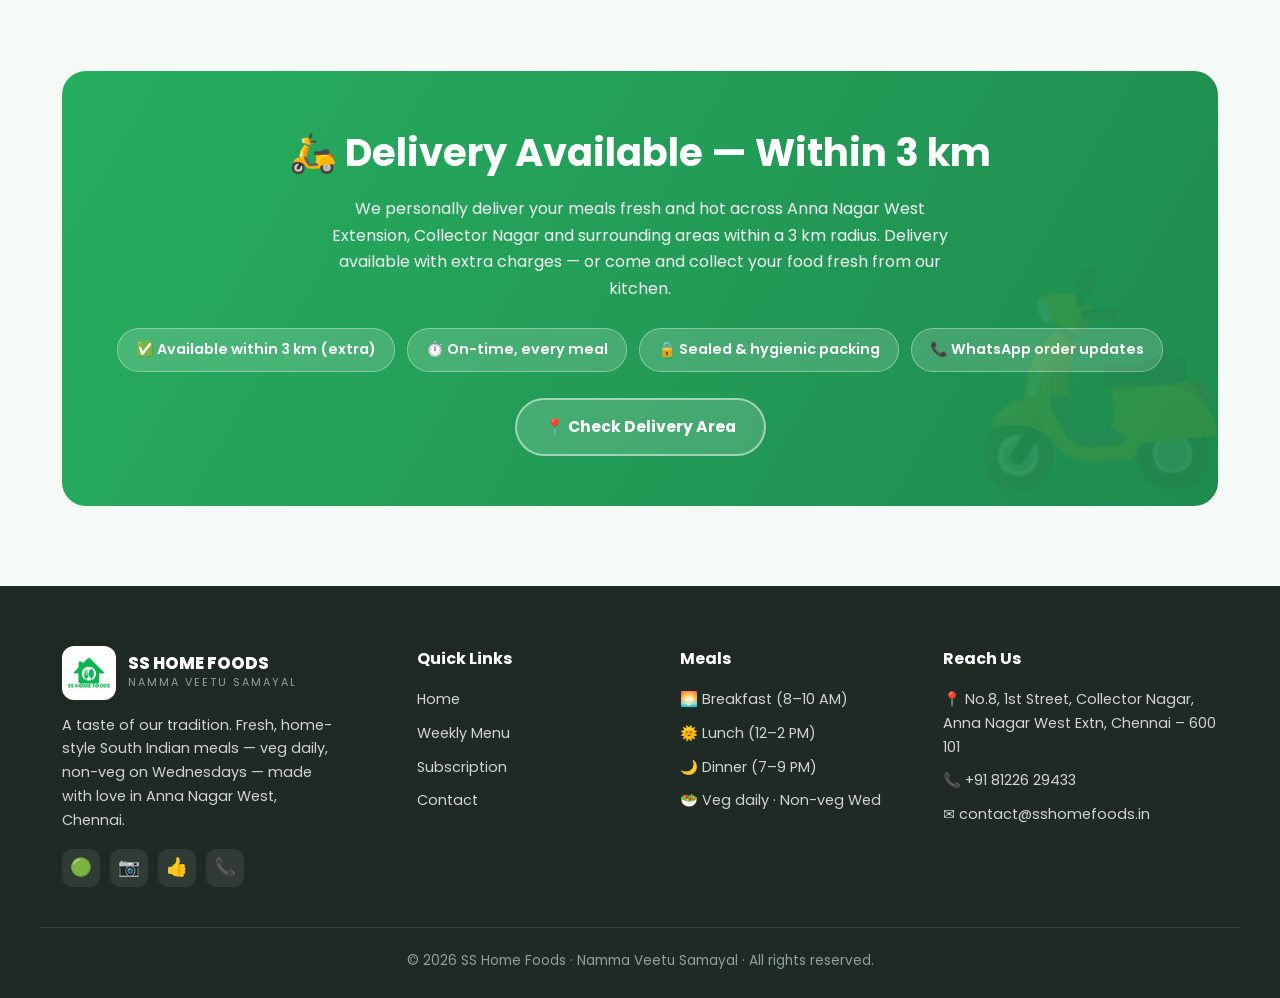
==== commit b9cbaae5: "Polish hero: stack About list, chip-style stats, tuck Veg/Non-Veg badge to leaf - Fix check-list ali" ====
--- a/index.html
+++ b/index.html
@@ -91,10 +91,10 @@
         <h2 class="section-title">From Our Kitchen <span>To Your Table</span></h2>
         <p style="color:var(--muted)">SS Home Foods began with one simple belief — <strong>everyone deserves a proper, healthy, home-cooked meal</strong>, even when living away from home. We bring the warmth of <strong>Namma Veetu Samayal</strong> to students, working professionals, families and senior citizens across Anna Nagar West Extension, serving fresh every day from <strong>Monday to Saturday</strong>.</p>
         <ul class="check-list">
-          <li><b>Authentic Tamil Nadu Recipes</b><span>Idli, dosa, sambar, rasam, chettinad curries and traditional banana-leaf thali meals.</span></li>
-          <li><b>Hygienic Home Kitchen</b><span>Small-batch cooking with quality oil, fresh vegetables and zero preservatives — every single day.</span></li>
-          <li><b>Veg Daily, Non-Veg on Wednesdays</b><span>Wholesome veg meals every day; special non-veg dishes served at lunch and dinner on Wednesdays.</span></li>
-          <li><b>Flexible Plans</b><span>Order a single meal in advance, or subscribe for the week or full month and save more.</span></li>
+          <li><div><b>Authentic Tamil Nadu Recipes</b><span>Idli, dosa, sambar, rasam, chettinad curries and traditional banana-leaf thali meals.</span></div></li>
+          <li><div><b>Hygienic Home Kitchen</b><span>Small-batch cooking with quality oil, fresh vegetables and zero preservatives — every single day.</span></div></li>
+          <li><div><b>Veg Daily, Non-Veg on Wednesdays</b><span>Wholesome veg meals every day; special non-veg dishes served at lunch and dinner on Wednesdays.</span></div></li>
+          <li><div><b>Flexible Plans</b><span>Order a single meal in advance, or subscribe for the week or full month and save more.</span></div></li>
         </ul>
       </div>
     </div>
--- a/css/style.css
+++ b/css/style.css
@@ -167,9 +167,21 @@
 .hero h1 em { font-style: normal; color: #ffe08a; display: block; }
 .hero-tag { font-size: 1.1rem; opacity: .95; margin: 18px 0 30px; max-width: 480px; }
 .hero-actions { display: flex; gap: 14px; flex-wrap: wrap; }
-.hero-stats { display: flex; gap: 30px; margin-top: 38px; flex-wrap: wrap; }
-.hero-stats div strong { font-size: 1.7rem; font-weight: 800; display: block; }
-.hero-stats div span { font-size: .82rem; opacity: .9; }
+.hero-stats { display: flex; gap: 14px; margin-top: 38px; flex-wrap: wrap; }
+.hero-stats div {
+  position: relative; text-align: center; min-width: 92px;
+  padding: 14px 18px 12px; border-radius: 16px;
+  background: rgba(255,255,255,.12);
+  border: 1px solid rgba(255,255,255,.28);
+  backdrop-filter: blur(6px);
+  box-shadow: 0 8px 20px rgba(0,0,0,.12);
+}
+.hero-stats div::before {
+  content: ""; position: absolute; top: 0; left: 50%; transform: translateX(-50%);
+  width: 34px; height: 3px; border-radius: 0 0 4px 4px; background: #ffe08a;
+}
+.hero-stats div strong { font-size: 1.7rem; font-weight: 800; display: block; color: #ffe08a; line-height: 1.1; }
+.hero-stats div span { font-size: .76rem; opacity: .92; letter-spacing: .3px; }
 
 .hero-plate { position: relative; display: grid; place-items: center; padding: 18px 0; }
 .hero-plate > .leaf-wrap { grid-row: 1; }
@@ -193,8 +205,8 @@
 }
 .float-card small { display: block; font-weight: 500; color: var(--muted); font-size: .72rem; }
 .float-card.fc1 { top: 8%; left: -4%; animation: floaty 4s ease-in-out infinite; }
-/* fc2 sits in-flow BELOW the leaf so it never overlaps or touches it */
-.float-card.fc2 { position: relative; grid-row: 2; margin-top: 26px; animation: floaty 4s ease-in-out infinite .8s; }
+/* fc2 sits in-flow just below the leaf, tucked close like the top badge */
+.float-card.fc2 { position: relative; grid-row: 2; margin-top: -16px; z-index: 2; animation: floaty 4s ease-in-out infinite .8s; }
 @keyframes floaty { 0%,100% { transform: translateY(0); } 50% { transform: translateY(-12px); } }
 
 /* ===========================================================
@@ -229,15 +241,16 @@
 .split-media .big { font-size: 7rem; position: relative; z-index: 2; }
 .split-media img { width: 82%; height: auto; position: relative; z-index: 2; margin-bottom: 26px; filter: drop-shadow(0 16px 26px rgba(0,0,0,.28)); }
 .split-media .cap { position: absolute; bottom: 22px; z-index:2; font-weight: 700; background: rgba(0,0,0,.18); padding: 7px 18px; border-radius: 40px; backdrop-filter: blur(3px); }
-.check-list { list-style: none; margin-top: 22px; display: grid; gap: 14px; }
-.check-list li { display: flex; gap: 12px; align-items: flex-start; }
+.check-list { list-style: none; margin-top: 22px; display: grid; gap: 16px; }
+.check-list li { display: flex; gap: 14px; align-items: flex-start; }
 .check-list li::before {
   content: "✓"; flex: none; width: 26px; height: 26px; border-radius: 50%;
   background: var(--green); color: #fff; display: grid; place-items: center;
   font-size: .8rem; font-weight: 800; margin-top: 2px;
 }
-.check-list b { display: block; }
-.check-list span { color: var(--muted); font-size: .9rem; }
+.check-list li > div { flex: 1; }
+.check-list b { display: block; font-size: 1rem; margin-bottom: 2px; }
+.check-list span { display: block; color: var(--muted); font-size: .9rem; line-height: 1.5; }
 
 /* ===========================================================
    COMPARISON TABLE
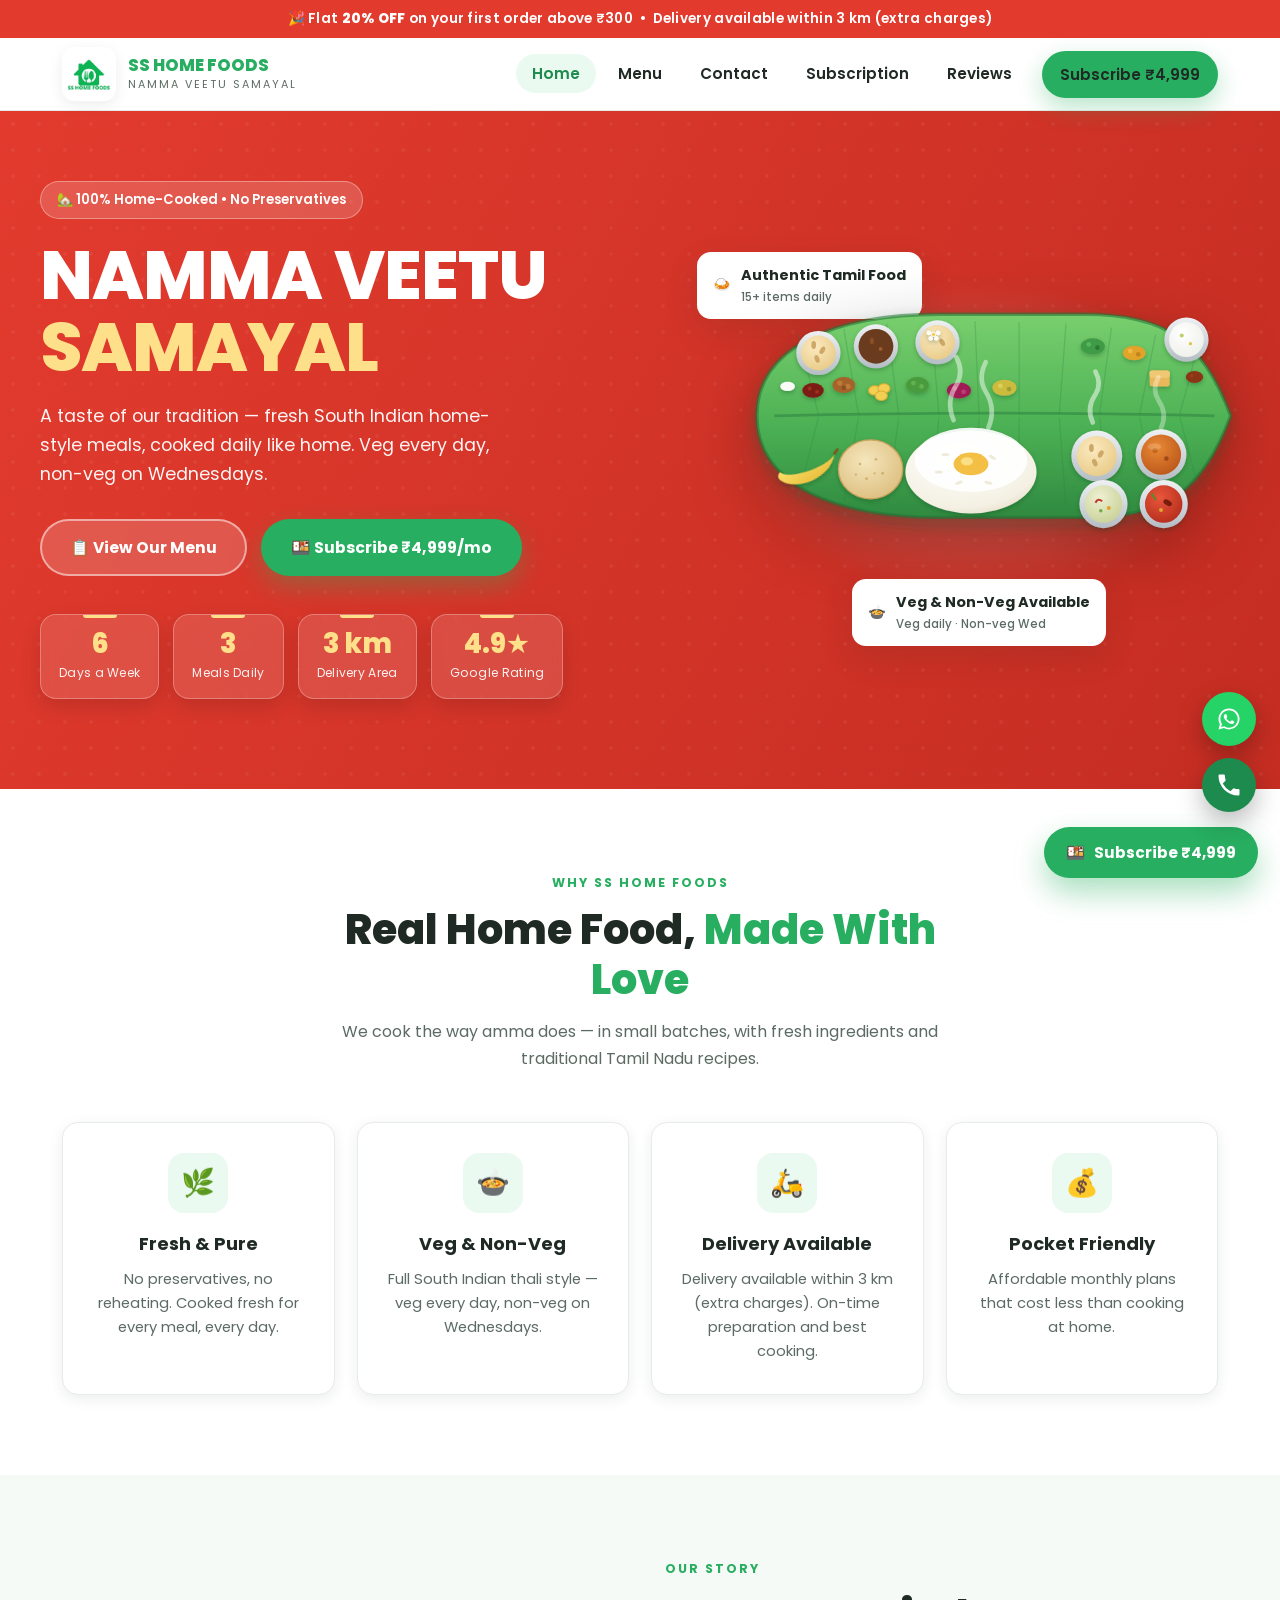
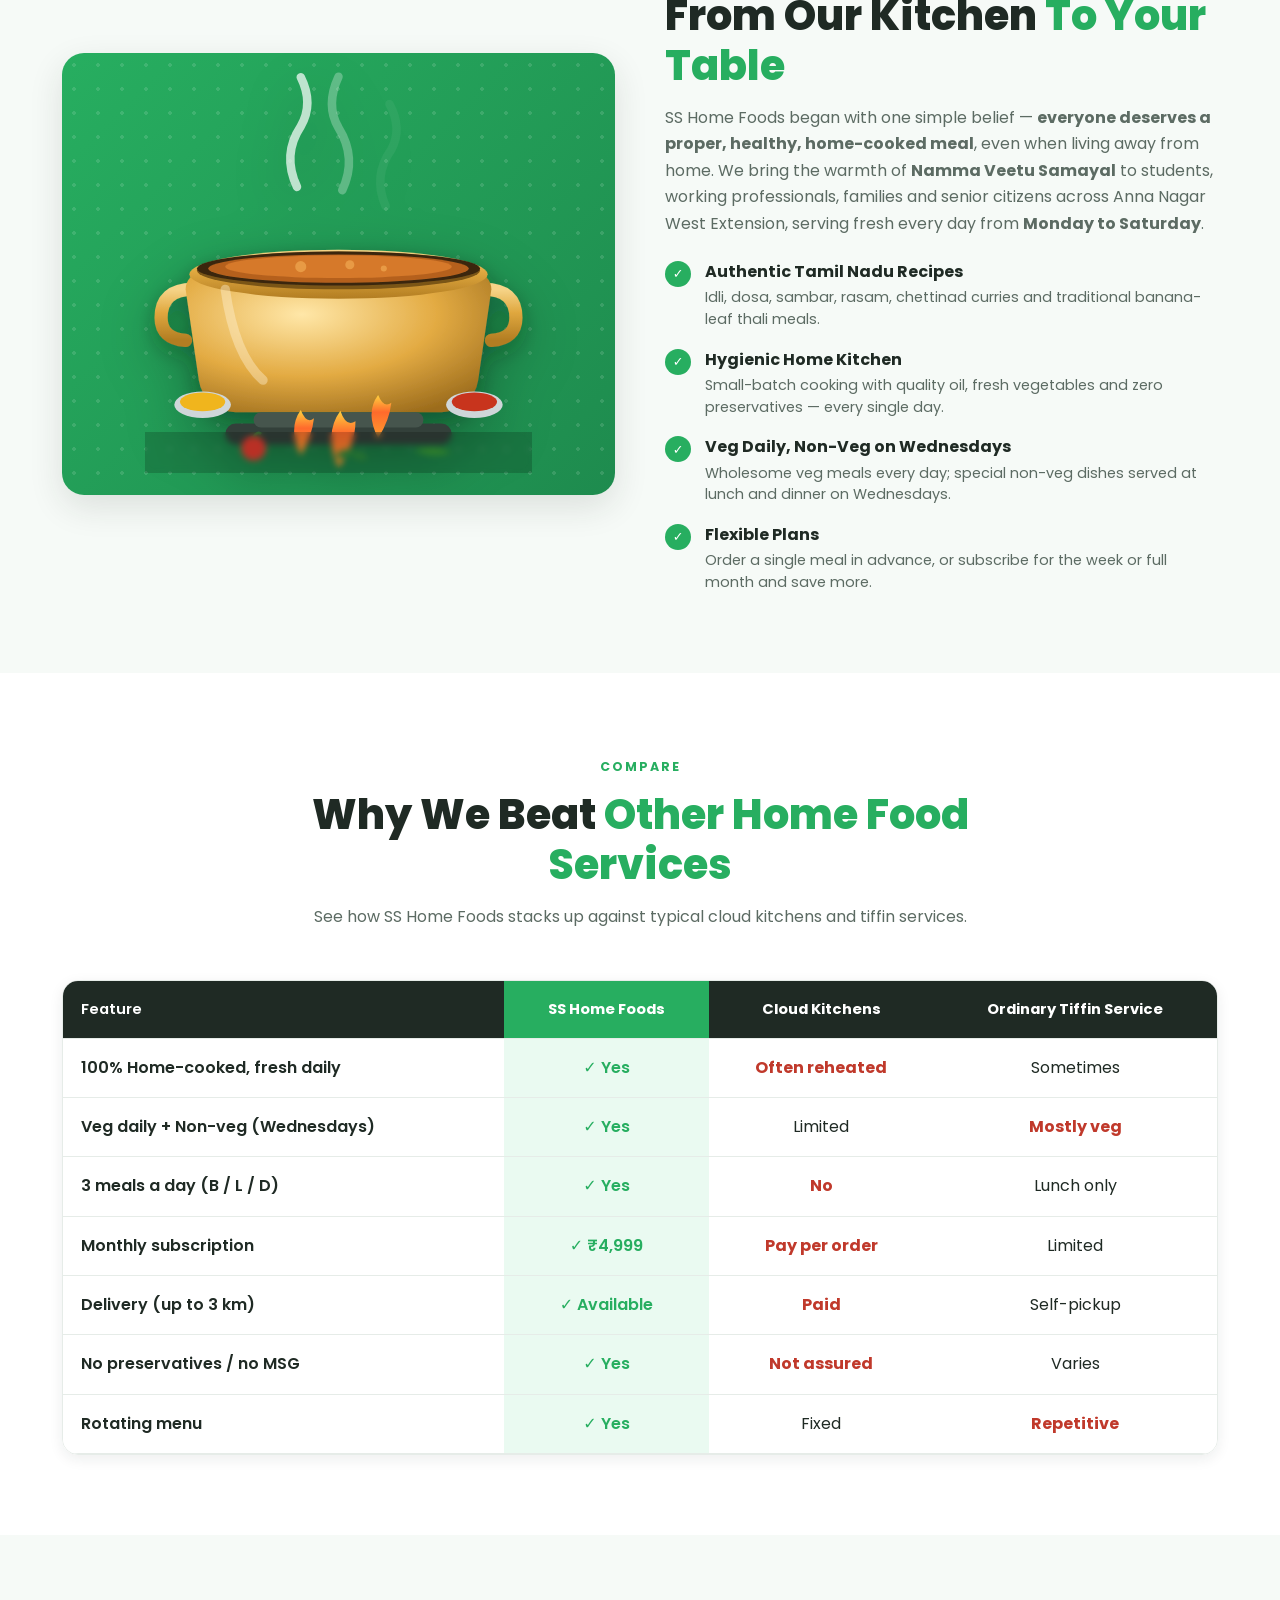
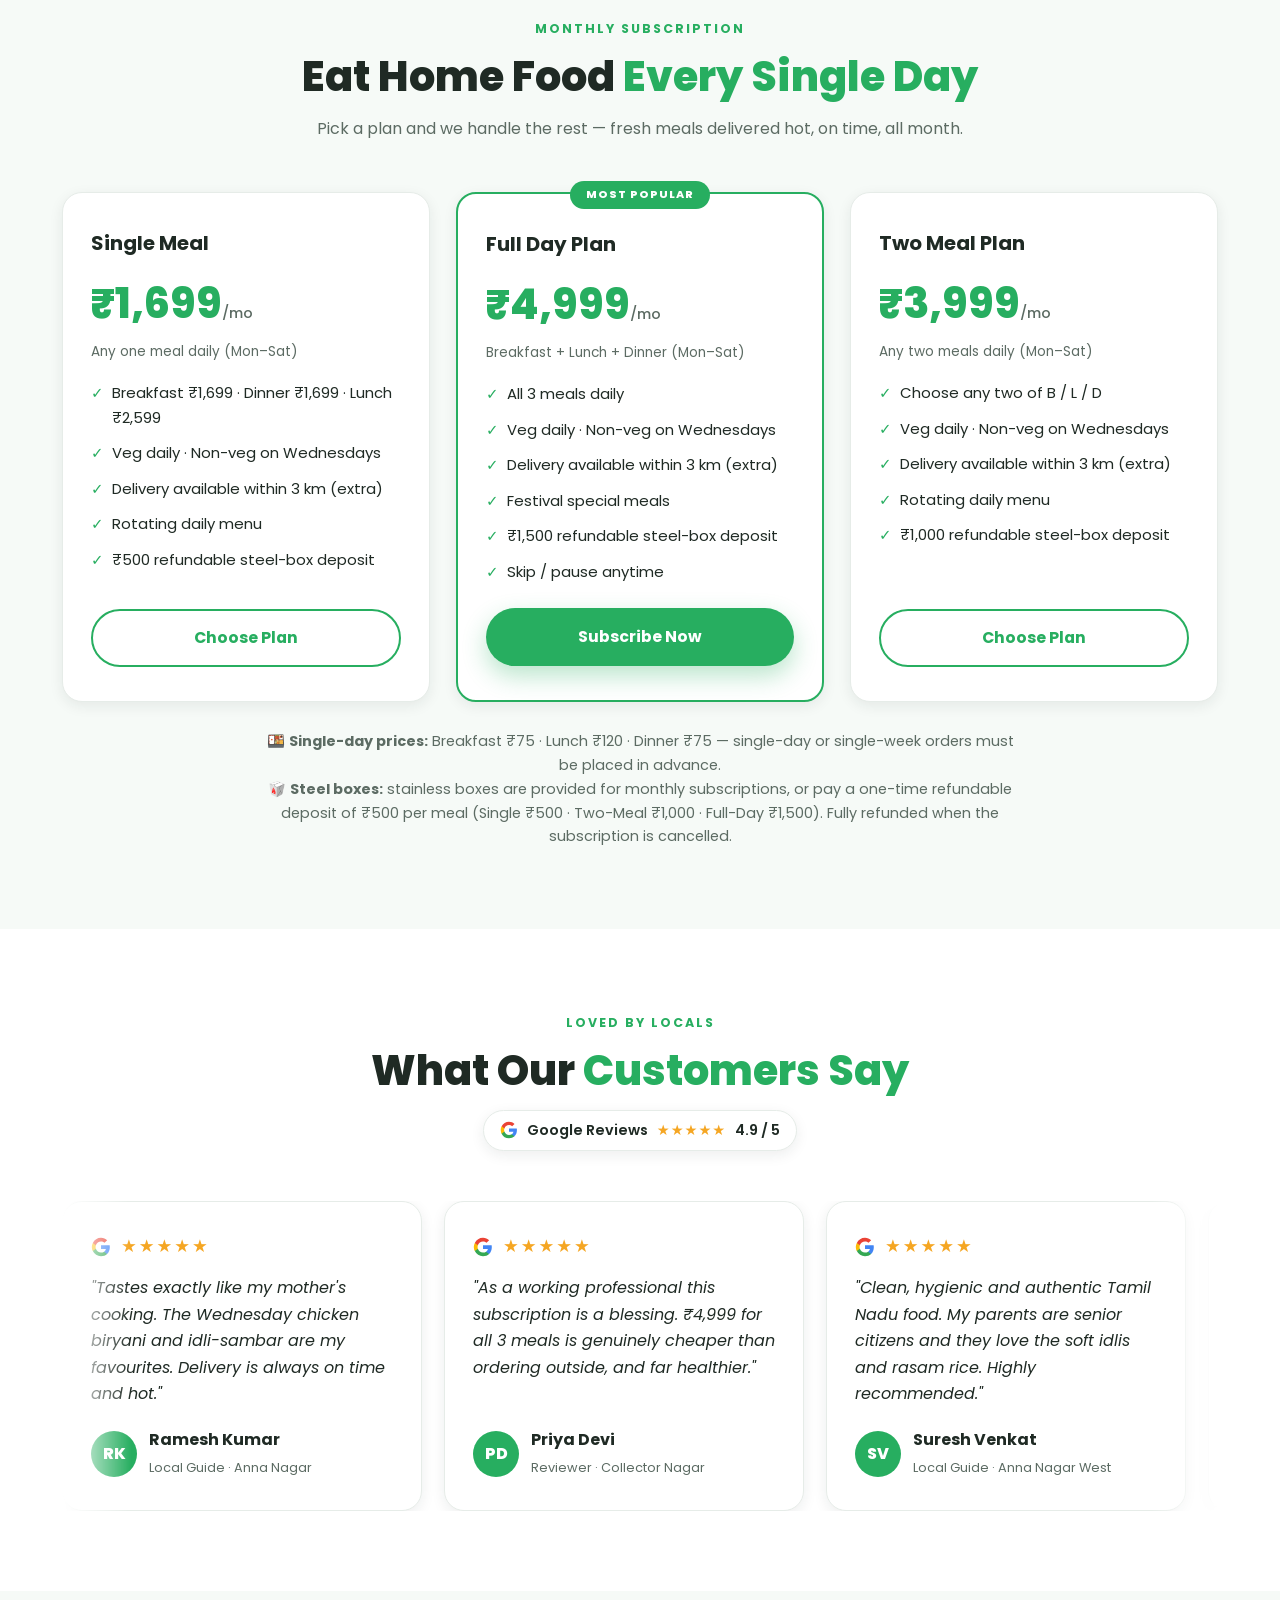
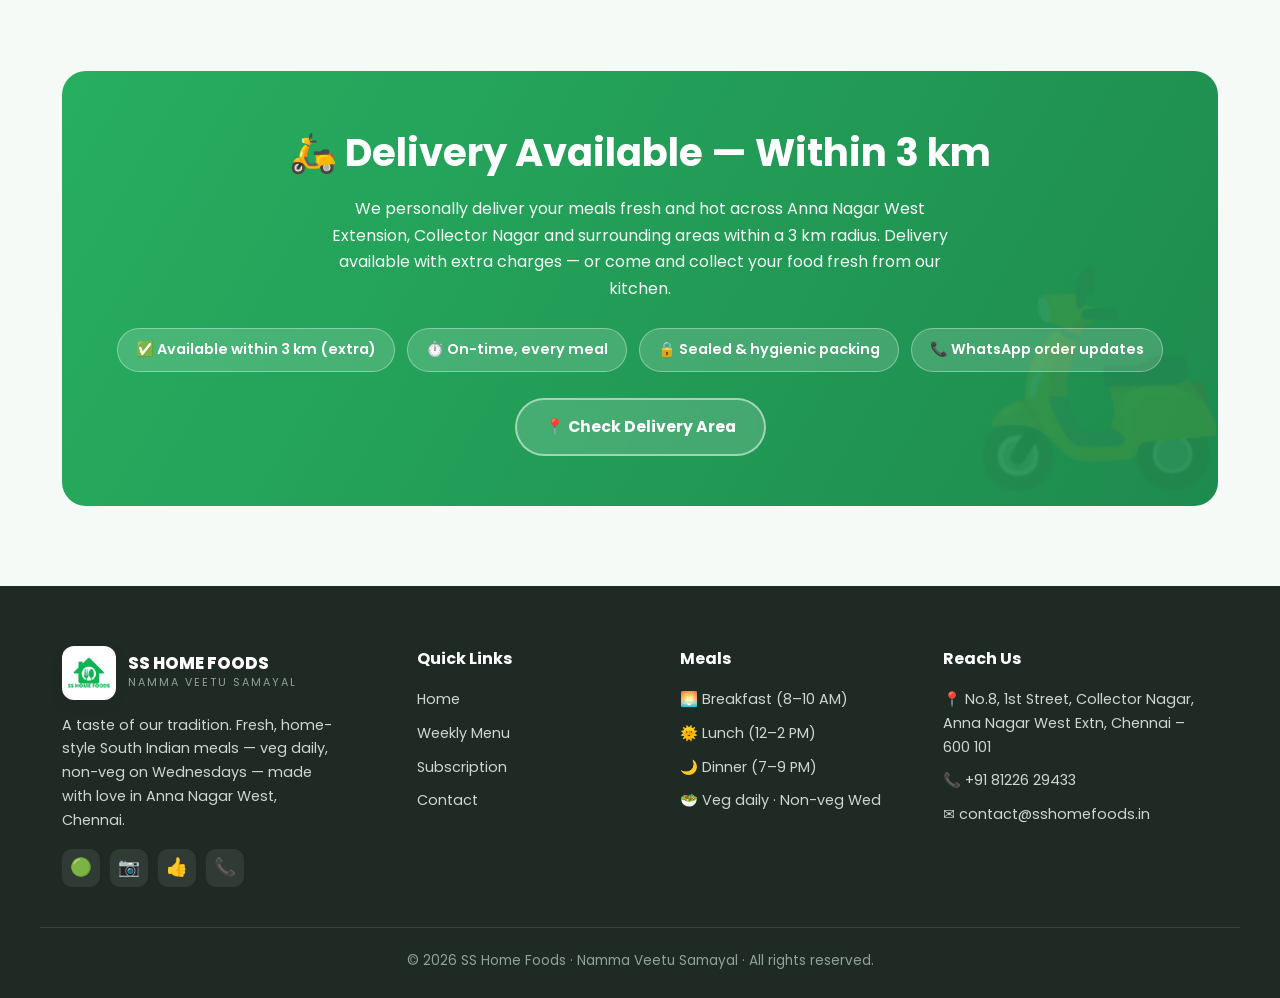
==== commit 3a626bb6: "Add floating WhatsApp + Call buttons; keep pincode on one line - Floating WhatsApp and Call action b" ====
--- a/index.html
+++ b/index.html
@@ -291,7 +291,7 @@
       <div>
         <h5>Reach Us</h5>
         <ul>
-          <li>📍 No.8, 1st Street, Collector Nagar, Anna Nagar West Extn, Chennai – 600 101</li>
+          <li>📍 No.8, 1st Street, Collector Nagar, Anna Nagar West Extn, Chennai – 600&nbsp;101</li>
           <li>📞 <a href="tel:+918122629433">+91 81226 29433</a></li>
           <li>✉️ <a href="mailto:contact@sshomefoods.in">contact@sshomefoods.in</a></li>
         </ul>
@@ -301,6 +301,16 @@
   </footer>
 
   <!-- ================= FLOATING SUBSCRIBE FAB ================= -->
+  <!-- ================= FLOATING WHATSAPP + CALL ================= -->
+  <div class="fab-stack">
+    <a class="fab-btn fab-wa" href="https://wa.me/918122629433" target="_blank" rel="noopener" aria-label="Chat on WhatsApp" title="Chat on WhatsApp">
+      <svg viewBox="0 0 32 32" fill="#fff" aria-hidden="true"><path d="M16.04 4C9.4 4 4 9.4 4 16.04c0 2.12.56 4.13 1.6 5.93L4 28l6.2-1.62a11.95 11.95 0 0 0 5.84 1.5h.01c6.64 0 12.04-5.4 12.04-12.04C28.09 9.4 22.68 4 16.04 4zm0 21.86h-.01c-1.78 0-3.52-.48-5.04-1.38l-.36-.21-3.68.96.98-3.59-.24-.37a9.86 9.86 0 0 1-1.51-5.26c0-5.46 4.45-9.9 9.92-9.9 2.65 0 5.14 1.03 7.01 2.9a9.85 9.85 0 0 1 2.9 7.01c0 5.46-4.45 9.91-9.92 9.91zm5.45-7.42c-.3-.15-1.76-.87-2.03-.97-.27-.1-.47-.15-.67.15-.2.3-.77.97-.94 1.17-.17.2-.35.22-.65.07-.3-.15-1.26-.46-2.4-1.48-.89-.79-1.49-1.77-1.66-2.07-.17-.3-.02-.46.13-.61.13-.13.3-.35.45-.52.15-.17.2-.3.3-.5.1-.2.05-.37-.02-.52-.08-.15-.67-1.62-.92-2.22-.24-.58-.49-.5-.67-.51l-.57-.01c-.2 0-.52.07-.79.37s-1.04 1.02-1.04 2.49 1.07 2.89 1.22 3.09c.15.2 2.1 3.2 5.08 4.49.71.31 1.26.49 1.69.62.71.23 1.36.2 1.87.12.57-.09 1.76-.72 2-1.41.25-.69.25-1.28.17-1.41-.07-.13-.27-.2-.57-.35z"/></svg>
+    </a>
+    <a class="fab-btn fab-call" href="tel:+918122629433" aria-label="Call us" title="Call us">
+      <svg viewBox="0 0 24 24" fill="#fff" aria-hidden="true"><path d="M6.62 10.79a15.53 15.53 0 0 0 6.59 6.59l2.2-2.2a1 1 0 0 1 1.02-.24c1.12.37 2.33.57 3.57.57a1 1 0 0 1 1 1V20a1 1 0 0 1-1 1A17 17 0 0 1 3 4a1 1 0 0 1 1-1h3.5a1 1 0 0 1 1 1c0 1.24.2 2.45.57 3.57a1 1 0 0 1-.24 1.02l-2.2 2.2z"/></svg>
+    </a>
+  </div>
+
   <button class="sub-fab" data-open-sub aria-label="Subscribe">🍱 <span class="lbl">Subscribe ₹4,999</span></button>
 
   <!-- ================= SUBSCRIPTION MODAL ================= -->
--- a/css/style.css
+++ b/css/style.css
@@ -530,6 +530,24 @@
 @keyframes pulse { 0%,100% { box-shadow: 0 14px 30px rgba(39,174,96,.4); } 50% { box-shadow: 0 14px 44px rgba(39,174,96,.7); } }
 .sub-fab:hover { background: var(--green-dark); }
 
+/* Floating WhatsApp + Call action buttons (stacked above the subscribe FAB) */
+.fab-stack {
+  position: fixed; right: 24px; bottom: 88px; z-index: 91;
+  display: flex; flex-direction: column; gap: 12px;
+}
+.fab-btn {
+  width: 54px; height: 54px; border-radius: 50%;
+  display: grid; place-items: center; color: #fff;
+  box-shadow: 0 10px 26px rgba(0,0,0,.28); transition: transform .2s ease, box-shadow .2s ease;
+}
+.fab-btn svg { width: 28px; height: 28px; display: block; }
+.fab-btn:hover { transform: translateY(-3px) scale(1.06); }
+.fab-wa { background: #25D366; }
+.fab-wa:hover { box-shadow: 0 14px 30px rgba(37,211,102,.55); }
+.fab-call { background: var(--green-dark); animation: ring 2.2s ease-in-out infinite; }
+.fab-call:hover { box-shadow: 0 14px 30px rgba(30,139,78,.55); }
+@keyframes ring { 0%,60%,100% { transform: rotate(0); } 70% { transform: rotate(-12deg); } 80% { transform: rotate(12deg); } 90% { transform: rotate(-6deg); } }
+
 /* ===========================================================
    RESPONSIVE
    =========================================================== */
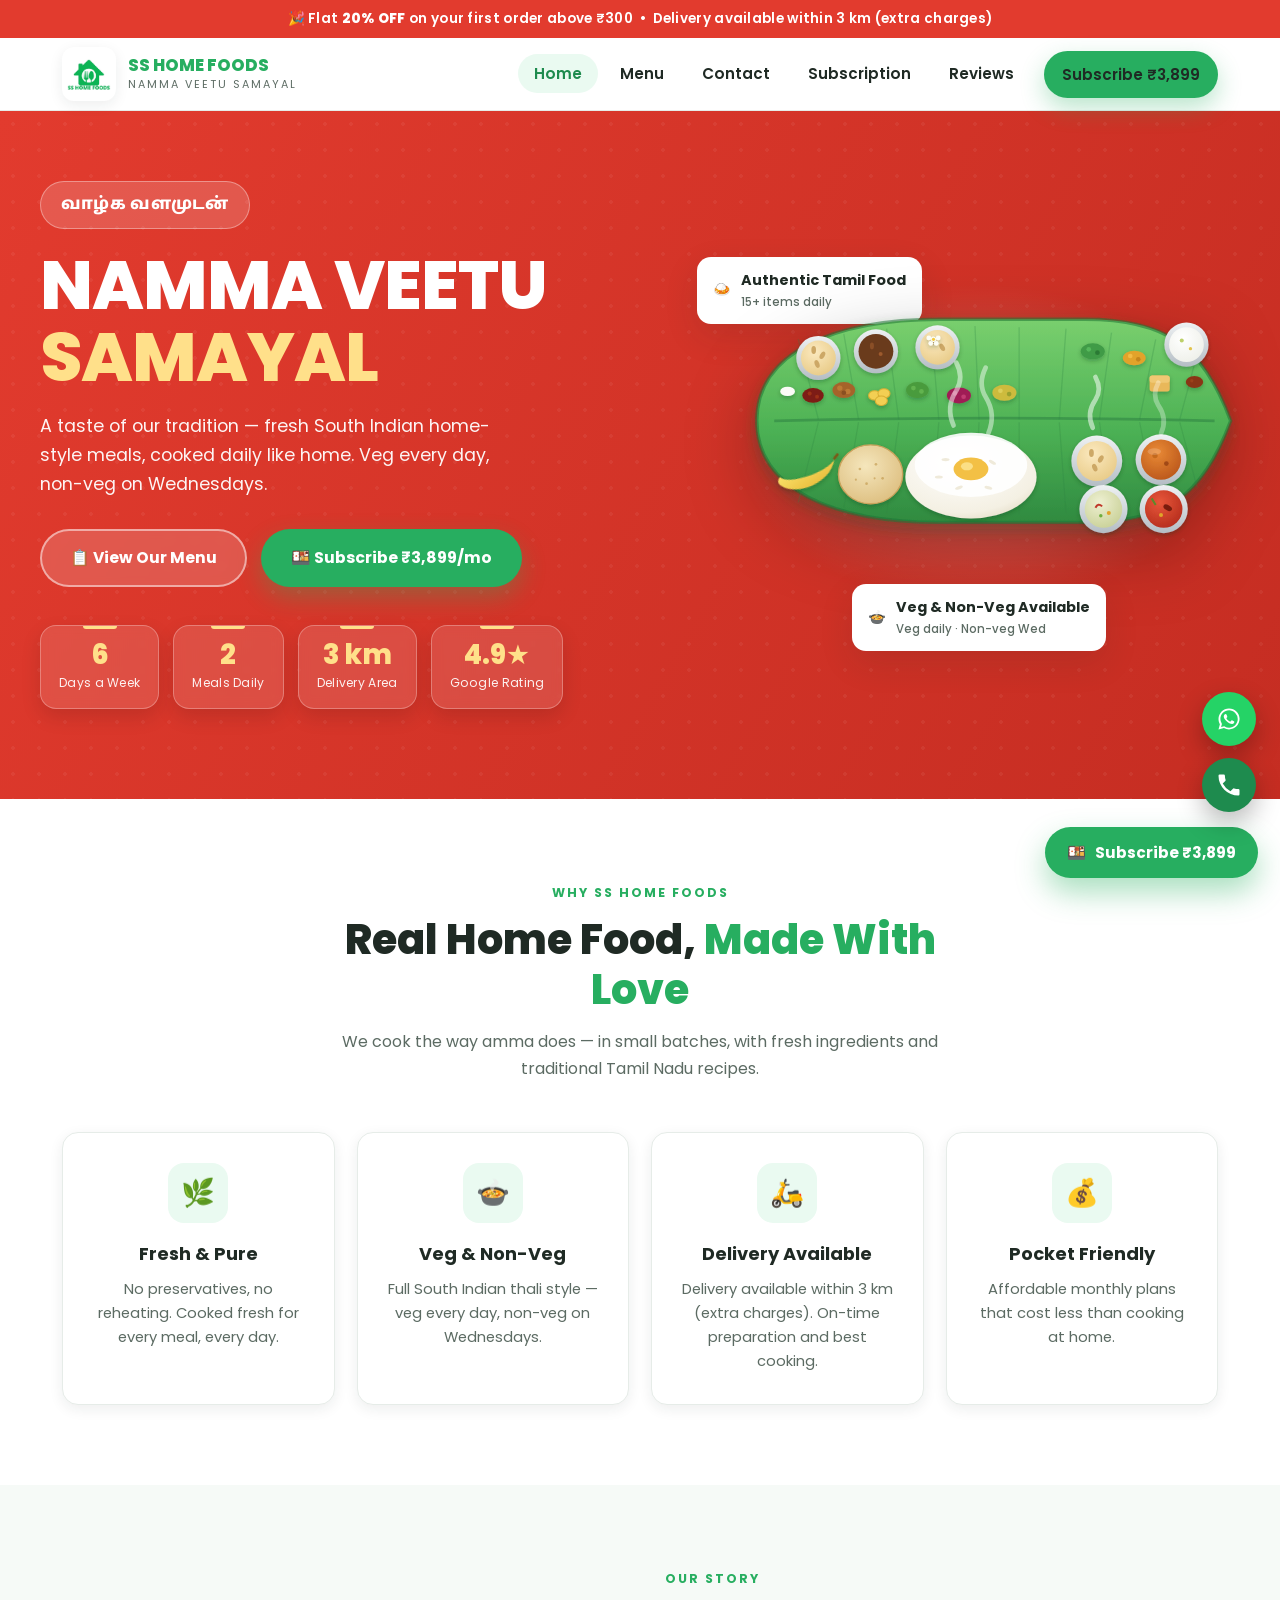
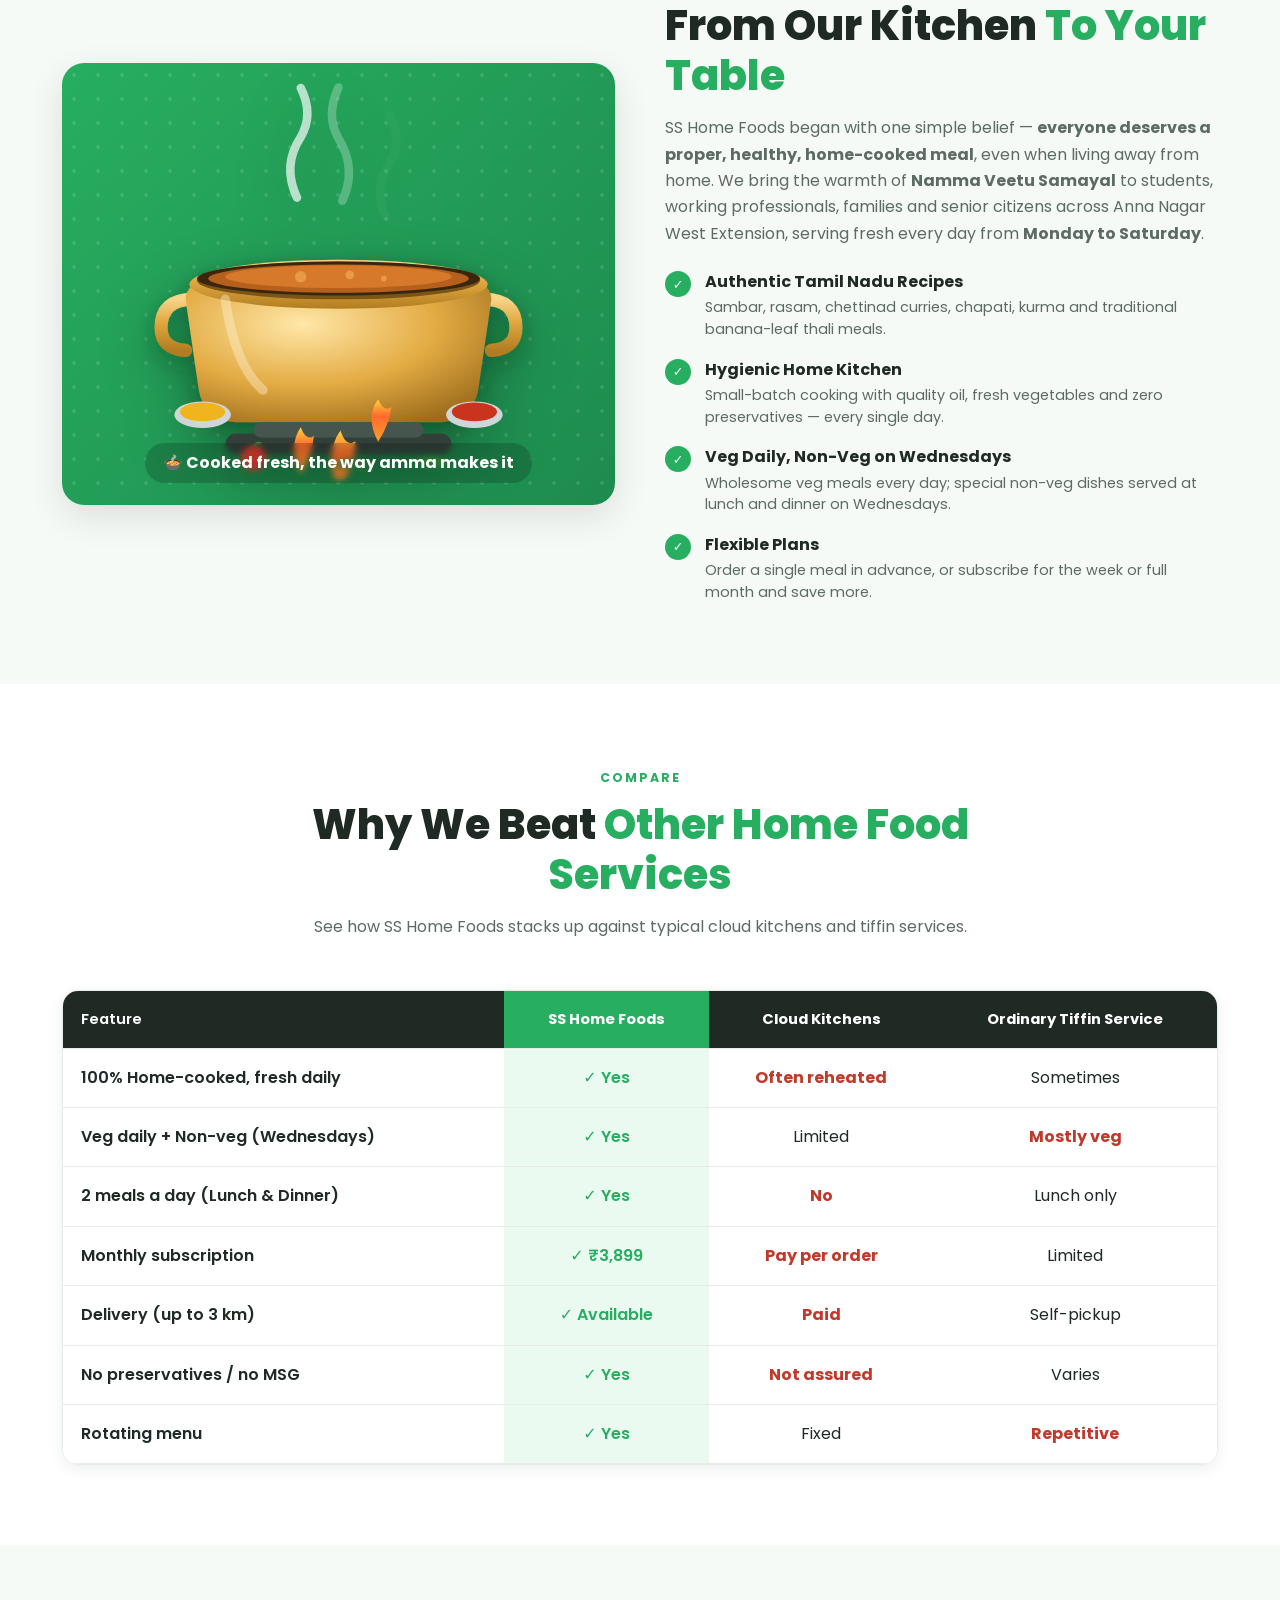
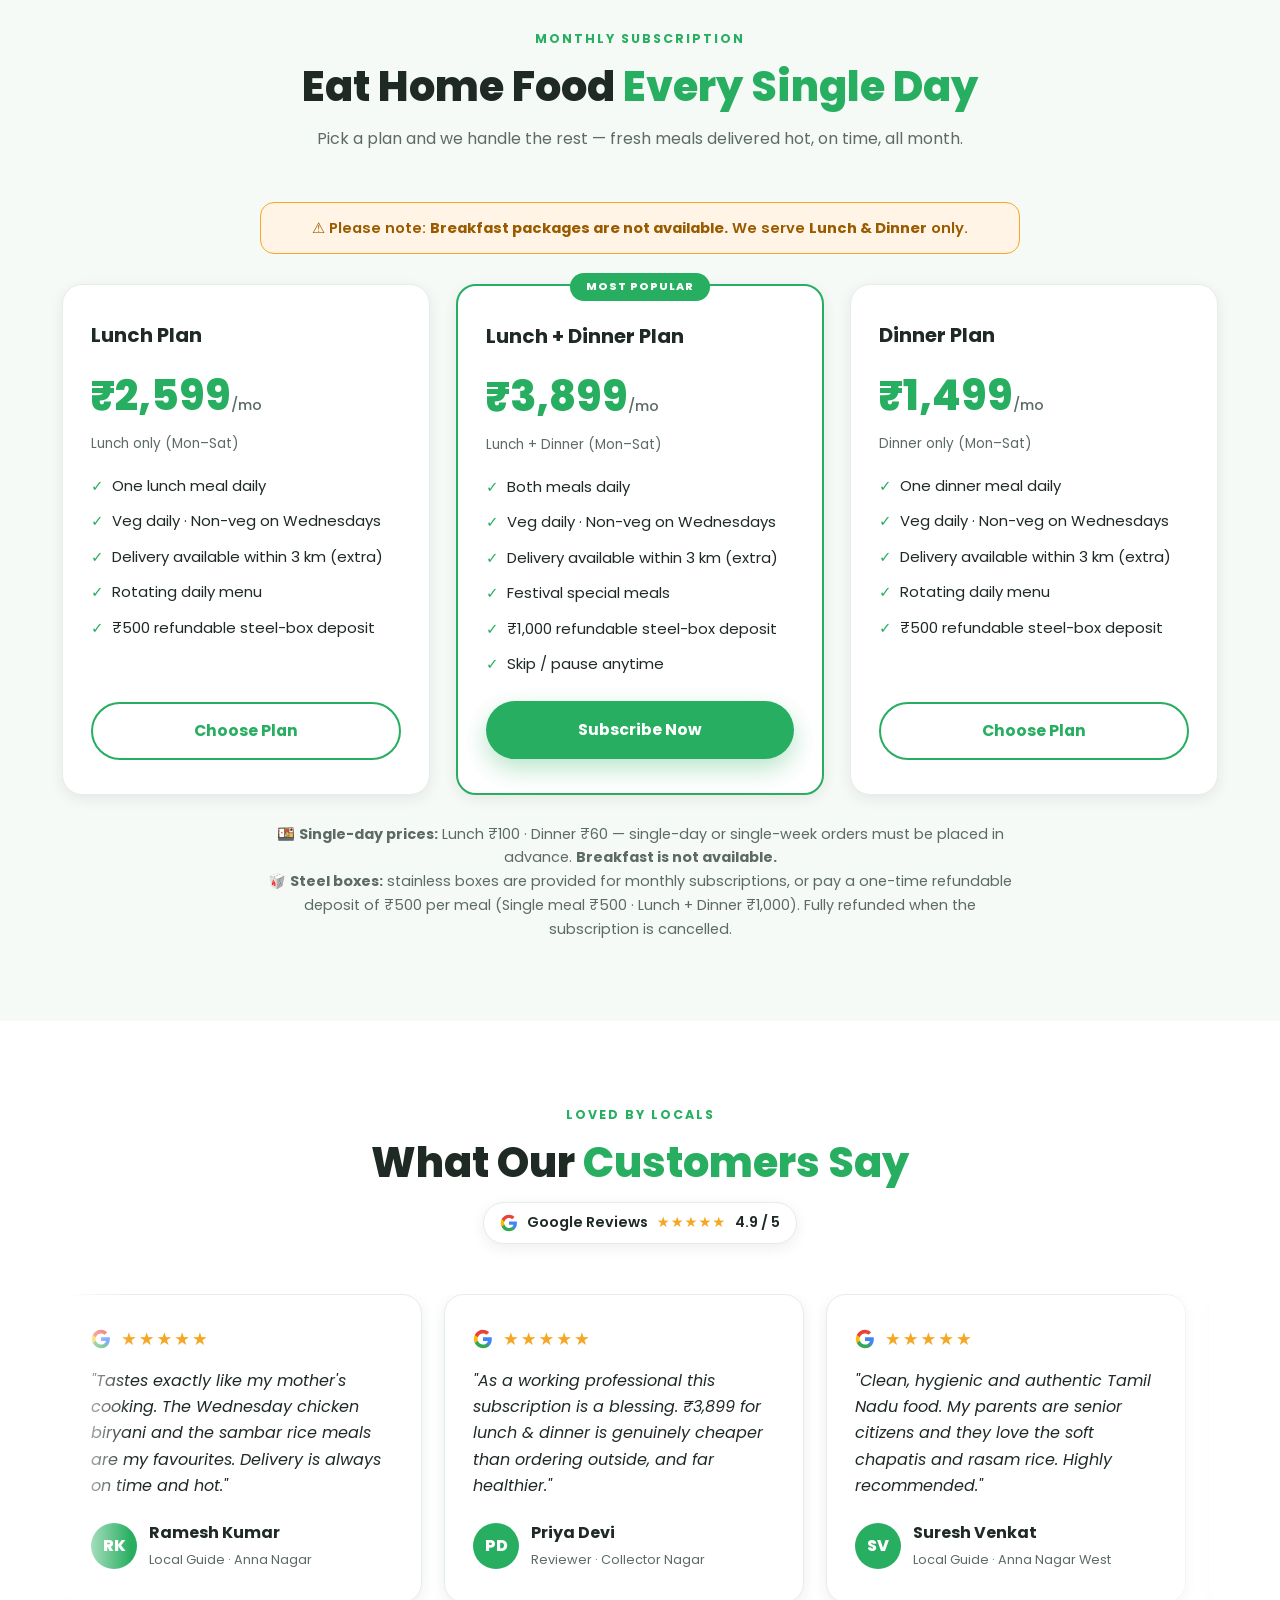
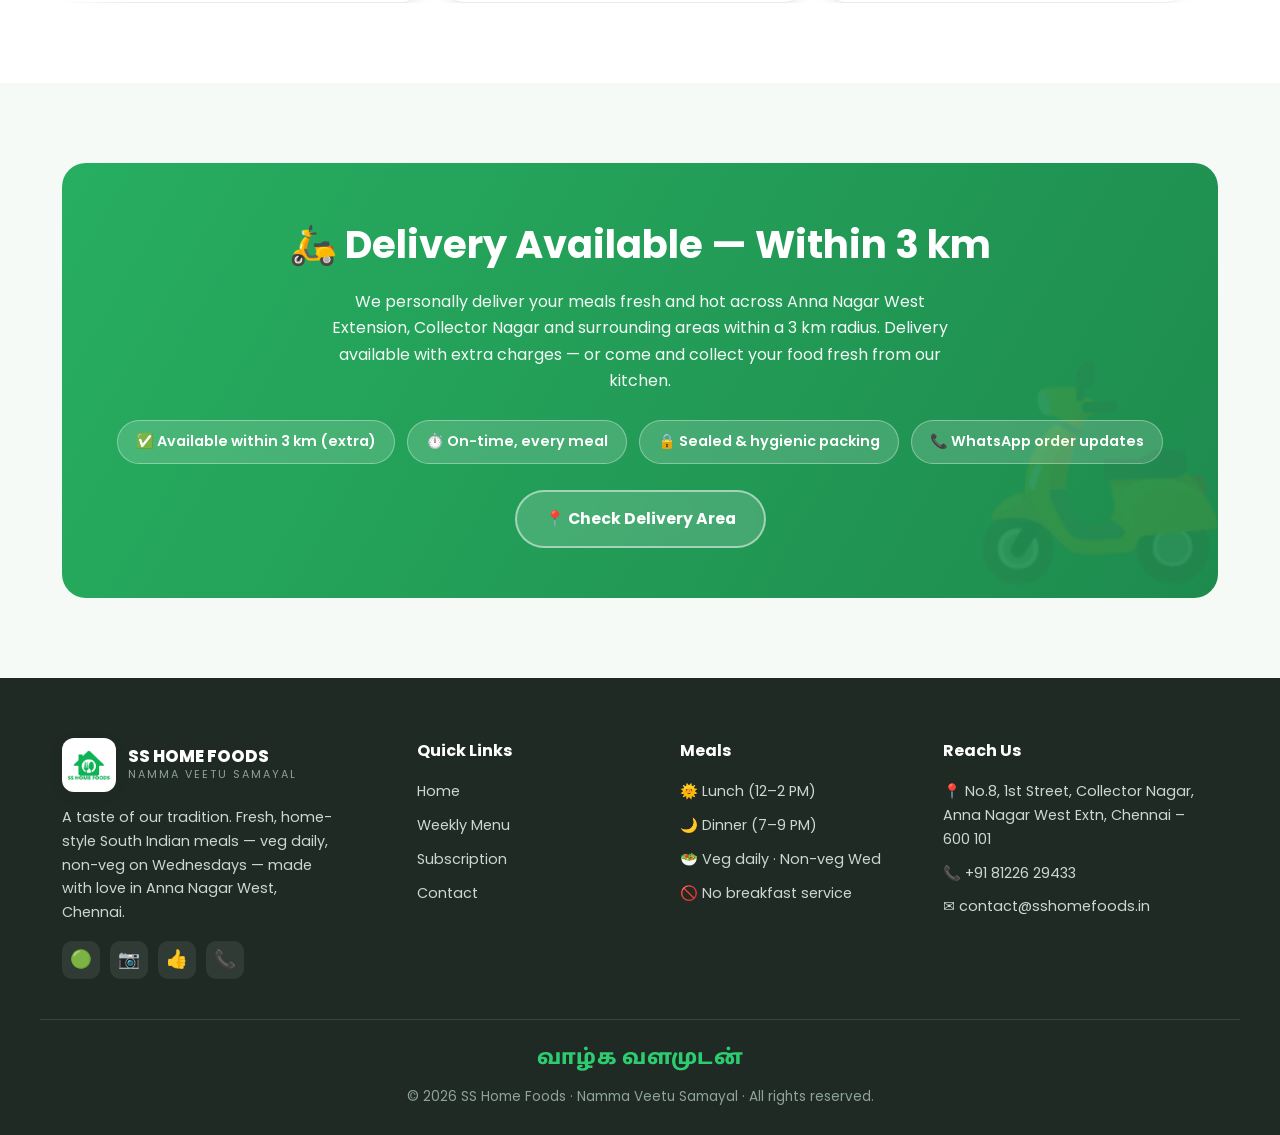
==== commit 706a9681: "Remove breakfast; add Tamil tagline; update Lunch/Dinner pricing - Replace hero badge with Tamil "வா" ====
--- a/index.html
+++ b/index.html
@@ -4,11 +4,11 @@
   <meta charset="UTF-8" />
   <meta name="viewport" content="width=device-width, initial-scale=1.0" />
   <title>SS Home Foods — Namma Veetu Samayal | Home-Style Indian Meals, Anna Nagar Chennai</title>
-  <meta name="description" content="SS Home Foods serves fresh, home-style South Indian veg & non-veg breakfast, lunch and dinner in Anna Nagar West, Chennai. Monthly meal subscriptions from ₹4,999. Delivery available within 3 km (extra charges apply)." />
+  <meta name="description" content="SS Home Foods serves fresh, home-style South Indian veg & non-veg lunch and dinner in Anna Nagar West, Chennai. Monthly meal subscriptions from ₹3,899. Breakfast not available. Delivery available within 3 km (extra charges apply)." />
   <link rel="icon" type="image/jpeg" href="assets/logo.jpeg" />
   <link rel="preconnect" href="https://fonts.googleapis.com" />
   <link rel="preconnect" href="https://fonts.gstatic.com" crossorigin />
-  <link href="https://fonts.googleapis.com/css2?family=Poppins:wght@400;500;600;700;800&display=swap" rel="stylesheet" />
+  <link href="https://fonts.googleapis.com/css2?family=Noto+Sans+Tamil:wght@600;700;800&family=Poppins:wght@400;500;600;700;800&display=swap" rel="stylesheet" />
   <link rel="stylesheet" href="css/style.css" />
 </head>
 <body>
@@ -30,7 +30,7 @@
         <li><a href="contact.html">Contact</a></li>
         <li><a href="#plans">Subscription</a></li>
         <li><a href="#reviews">Reviews</a></li>
-        <li class="nav-cta"><a class="btn btn--primary" href="#" data-open-sub>Subscribe ₹4,999</a></li>
+        <li class="nav-cta"><a class="btn btn--primary" href="#" data-open-sub>Subscribe ₹3,899</a></li>
       </ul>
     </div>
     <div class="nav-overlay" id="navOverlay"></div>
@@ -40,16 +40,16 @@
   <section class="hero">
     <div class="container hero-grid">
       <div class="hero-copy">
-        <span class="hero-badge">🏡 100% Home-Cooked • No Preservatives</span>
+        <span class="hero-badge tamil">வாழ்க வளமுடன்</span>
         <h1>NAMMA VEETU <em>SAMAYAL</em></h1>
         <p class="hero-tag">A taste of our tradition — fresh South Indian home-style meals, cooked daily like home. Veg every day, non-veg on Wednesdays.</p>
         <div class="hero-actions">
           <a class="btn btn--light" href="menu.html">📋 View Our Menu</a>
-          <a class="btn btn--primary" href="#" data-open-sub>🍱 Subscribe ₹4,999/mo</a>
+          <a class="btn btn--primary" href="#" data-open-sub>🍱 Subscribe ₹3,899/mo</a>
         </div>
         <div class="hero-stats">
           <div><strong>6</strong><span>Days a Week</span></div>
-          <div><strong>3</strong><span>Meals Daily</span></div>
+          <div><strong>2</strong><span>Meals Daily</span></div>
           <div><strong>3 km</strong><span>Delivery Area</span></div>
           <div><strong>4.9★</strong><span>Google Rating</span></div>
         </div>
@@ -91,7 +91,7 @@
         <h2 class="section-title">From Our Kitchen <span>To Your Table</span></h2>
         <p style="color:var(--muted)">SS Home Foods began with one simple belief — <strong>everyone deserves a proper, healthy, home-cooked meal</strong>, even when living away from home. We bring the warmth of <strong>Namma Veetu Samayal</strong> to students, working professionals, families and senior citizens across Anna Nagar West Extension, serving fresh every day from <strong>Monday to Saturday</strong>.</p>
         <ul class="check-list">
-          <li><div><b>Authentic Tamil Nadu Recipes</b><span>Idli, dosa, sambar, rasam, chettinad curries and traditional banana-leaf thali meals.</span></div></li>
+          <li><div><b>Authentic Tamil Nadu Recipes</b><span>Sambar, rasam, chettinad curries, chapati, kurma and traditional banana-leaf thali meals.</span></div></li>
           <li><div><b>Hygienic Home Kitchen</b><span>Small-batch cooking with quality oil, fresh vegetables and zero preservatives — every single day.</span></div></li>
           <li><div><b>Veg Daily, Non-Veg on Wednesdays</b><span>Wholesome veg meals every day; special non-veg dishes served at lunch and dinner on Wednesdays.</span></div></li>
           <li><div><b>Flexible Plans</b><span>Order a single meal in advance, or subscribe for the week or full month and save more.</span></div></li>
@@ -121,8 +121,8 @@
           <tbody>
             <tr><td>100% Home-cooked, fresh daily</td><td class="us-col yes">✓ Yes</td><td class="no">Often reheated</td><td>Sometimes</td></tr>
             <tr><td>Veg daily + Non-veg (Wednesdays)</td><td class="us-col yes">✓ Yes</td><td>Limited</td><td class="no">Mostly veg</td></tr>
-            <tr><td>3 meals a day (B / L / D)</td><td class="us-col yes">✓ Yes</td><td class="no">No</td><td>Lunch only</td></tr>
-            <tr><td>Monthly subscription</td><td class="us-col yes">✓ ₹4,999</td><td class="no">Pay per order</td><td>Limited</td></tr>
+            <tr><td>2 meals a day (Lunch &amp; Dinner)</td><td class="us-col yes">✓ Yes</td><td class="no">No</td><td>Lunch only</td></tr>
+            <tr><td>Monthly subscription</td><td class="us-col yes">✓ ₹3,899</td><td class="no">Pay per order</td><td>Limited</td></tr>
             <tr><td>Delivery (up to 3 km)</td><td class="us-col yes">✓ Available</td><td class="no">Paid</td><td>Self-pickup</td></tr>
             <tr><td>No preservatives / no MSG</td><td class="us-col yes">✓ Yes</td><td class="no">Not assured</td><td>Varies</td></tr>
             <tr><td>Rotating menu</td><td class="us-col yes">✓ Yes</td><td>Fixed</td><td class="no">Repetitive</td></tr>
@@ -140,13 +140,14 @@
         <h2 class="section-title">Eat Home Food <span>Every Single Day</span></h2>
         <p>Pick a plan and we handle the rest — fresh meals delivered hot, on time, all month.</p>
       </div>
+      <div class="no-bf-note">⚠️ Please note: <strong>Breakfast packages are not available.</strong> We serve <strong>Lunch &amp; Dinner</strong> only.</div>
       <div class="plans">
         <div class="plan">
-          <h3>Single Meal</h3>
-          <div class="price">₹1,699<small>/mo</small></div>
-          <div class="per">Any one meal daily (Mon–Sat)</div>
+          <h3>Lunch Plan</h3>
+          <div class="price">₹2,599<small>/mo</small></div>
+          <div class="per">Lunch only (Mon–Sat)</div>
           <ul>
-            <li>Breakfast ₹1,699 · Dinner ₹1,699 · Lunch ₹2,599</li>
+            <li>One lunch meal daily</li>
             <li>Veg daily · Non-veg on Wednesdays</li>
             <li>Delivery available within 3 km (extra)</li>
             <li>Rotating daily menu</li>
@@ -155,36 +156,36 @@
           <a class="btn btn--ghost" href="#" data-open-sub>Choose Plan</a>
         </div>
         <div class="plan featured">
-          <h3>Full Day Plan</h3>
-          <div class="price">₹4,999<small>/mo</small></div>
-          <div class="per">Breakfast + Lunch + Dinner (Mon–Sat)</div>
+          <h3>Lunch + Dinner Plan</h3>
+          <div class="price">₹3,899<small>/mo</small></div>
+          <div class="per">Lunch + Dinner (Mon–Sat)</div>
           <ul>
-            <li>All 3 meals daily</li>
+            <li>Both meals daily</li>
             <li>Veg daily · Non-veg on Wednesdays</li>
             <li>Delivery available within 3 km (extra)</li>
             <li>Festival special meals</li>
-            <li>₹1,500 refundable steel-box deposit</li>
+            <li>₹1,000 refundable steel-box deposit</li>
             <li>Skip / pause anytime</li>
           </ul>
           <a class="btn btn--primary" href="#" data-open-sub>Subscribe Now</a>
         </div>
         <div class="plan">
-          <h3>Two Meal Plan</h3>
-          <div class="price">₹3,999<small>/mo</small></div>
-          <div class="per">Any two meals daily (Mon–Sat)</div>
+          <h3>Dinner Plan</h3>
+          <div class="price">₹1,499<small>/mo</small></div>
+          <div class="per">Dinner only (Mon–Sat)</div>
           <ul>
-            <li>Choose any two of B / L / D</li>
+            <li>One dinner meal daily</li>
             <li>Veg daily · Non-veg on Wednesdays</li>
             <li>Delivery available within 3 km (extra)</li>
             <li>Rotating daily menu</li>
-            <li>₹1,000 refundable steel-box deposit</li>
+            <li>₹500 refundable steel-box deposit</li>
           </ul>
           <a class="btn btn--ghost" href="#" data-open-sub>Choose Plan</a>
         </div>
       </div>
       <p style="color:var(--muted);max-width:760px;margin:28px auto 0;text-align:center;font-size:.9rem">
-        🍱 <strong>Single-day prices:</strong> Breakfast ₹75 · Lunch ₹120 · Dinner ₹75 — single-day or single-week orders must be placed in advance.<br>
-        🥡 <strong>Steel boxes:</strong> stainless boxes are provided for monthly subscriptions, or pay a one-time refundable deposit of ₹500 per meal (Single ₹500 · Two-Meal ₹1,000 · Full-Day ₹1,500). Fully refunded when the subscription is cancelled.
+        🍱 <strong>Single-day prices:</strong> Lunch ₹100 · Dinner ₹60 — single-day or single-week orders must be placed in advance. <strong>Breakfast is not available.</strong><br>
+        🥡 <strong>Steel boxes:</strong> stainless boxes are provided for monthly subscriptions, or pay a one-time refundable deposit of ₹500 per meal (Single meal ₹500 · Lunch + Dinner ₹1,000). Fully refunded when the subscription is cancelled.
       </p>
     </div>
   </section>
@@ -207,17 +208,17 @@
         <div class="marquee-track" id="reviewMarquee">
           <div class="review"><div class="review-card">
             <div class="r-head"><svg class="g-logo" width="20" height="20" viewBox="0 0 24 24"><path fill="#4285F4" d="M22.56 12.25c0-.78-.07-1.53-.2-2.25H12v4.26h5.92a5.06 5.06 0 0 1-2.2 3.32v2.77h3.57c2.08-1.92 3.27-4.74 3.27-8.1Z"/><path fill="#34A853" d="M12 23c2.97 0 5.46-.98 7.28-2.66l-3.57-2.77c-.98.66-2.23 1.06-3.71 1.06-2.86 0-5.29-1.93-6.16-4.53H2.18v2.84A11 11 0 0 0 12 23Z"/><path fill="#FBBC05" d="M5.84 14.1a6.6 6.6 0 0 1 0-4.2V7.06H2.18a11 11 0 0 0 0 9.88l3.66-2.84Z"/><path fill="#EA4335" d="M12 5.38c1.62 0 3.06.56 4.21 1.64l3.15-3.15C17.46 2.09 14.97 1 12 1 7.7 1 3.99 3.47 2.18 7.06l3.66 2.84C6.71 7.3 9.14 5.38 12 5.38Z"/></svg><span class="stars">★★★★★</span></div>
-            <p class="quote">"Tastes exactly like my mother's cooking. The Wednesday chicken biryani and idli-sambar are my favourites. Delivery is always on time and hot."</p>
+            <p class="quote">"Tastes exactly like my mother's cooking. The Wednesday chicken biryani and the sambar rice meals are my favourites. Delivery is always on time and hot."</p>
             <div class="review-meta"><div class="avatar">RK</div><div style="text-align:left"><b>Ramesh Kumar</b><span>Local Guide · Anna Nagar</span></div></div>
           </div></div>
           <div class="review"><div class="review-card">
             <div class="r-head"><svg class="g-logo" width="20" height="20" viewBox="0 0 24 24"><path fill="#4285F4" d="M22.56 12.25c0-.78-.07-1.53-.2-2.25H12v4.26h5.92a5.06 5.06 0 0 1-2.2 3.32v2.77h3.57c2.08-1.92 3.27-4.74 3.27-8.1Z"/><path fill="#34A853" d="M12 23c2.97 0 5.46-.98 7.28-2.66l-3.57-2.77c-.98.66-2.23 1.06-3.71 1.06-2.86 0-5.29-1.93-6.16-4.53H2.18v2.84A11 11 0 0 0 12 23Z"/><path fill="#FBBC05" d="M5.84 14.1a6.6 6.6 0 0 1 0-4.2V7.06H2.18a11 11 0 0 0 0 9.88l3.66-2.84Z"/><path fill="#EA4335" d="M12 5.38c1.62 0 3.06.56 4.21 1.64l3.15-3.15C17.46 2.09 14.97 1 12 1 7.7 1 3.99 3.47 2.18 7.06l3.66 2.84C6.71 7.3 9.14 5.38 12 5.38Z"/></svg><span class="stars">★★★★★</span></div>
-            <p class="quote">"As a working professional this subscription is a blessing. ₹4,999 for all 3 meals is genuinely cheaper than ordering outside, and far healthier."</p>
+            <p class="quote">"As a working professional this subscription is a blessing. ₹3,899 for lunch &amp; dinner is genuinely cheaper than ordering outside, and far healthier."</p>
             <div class="review-meta"><div class="avatar">PD</div><div style="text-align:left"><b>Priya Devi</b><span>Reviewer · Collector Nagar</span></div></div>
           </div></div>
           <div class="review"><div class="review-card">
             <div class="r-head"><svg class="g-logo" width="20" height="20" viewBox="0 0 24 24"><path fill="#4285F4" d="M22.56 12.25c0-.78-.07-1.53-.2-2.25H12v4.26h5.92a5.06 5.06 0 0 1-2.2 3.32v2.77h3.57c2.08-1.92 3.27-4.74 3.27-8.1Z"/><path fill="#34A853" d="M12 23c2.97 0 5.46-.98 7.28-2.66l-3.57-2.77c-.98.66-2.23 1.06-3.71 1.06-2.86 0-5.29-1.93-6.16-4.53H2.18v2.84A11 11 0 0 0 12 23Z"/><path fill="#FBBC05" d="M5.84 14.1a6.6 6.6 0 0 1 0-4.2V7.06H2.18a11 11 0 0 0 0 9.88l3.66-2.84Z"/><path fill="#EA4335" d="M12 5.38c1.62 0 3.06.56 4.21 1.64l3.15-3.15C17.46 2.09 14.97 1 12 1 7.7 1 3.99 3.47 2.18 7.06l3.66 2.84C6.71 7.3 9.14 5.38 12 5.38Z"/></svg><span class="stars">★★★★★</span></div>
-            <p class="quote">"Clean, hygienic and authentic Tamil Nadu food. My parents are senior citizens and they love the soft idlis and rasam rice. Highly recommended."</p>
+            <p class="quote">"Clean, hygienic and authentic Tamil Nadu food. My parents are senior citizens and they love the soft chapatis and rasam rice. Highly recommended."</p>
             <div class="review-meta"><div class="avatar">SV</div><div style="text-align:left"><b>Suresh Venkat</b><span>Local Guide · Anna Nagar West</span></div></div>
           </div></div>
           <div class="review"><div class="review-card">
@@ -282,10 +283,10 @@
       <div>
         <h5>Meals</h5>
         <ul>
-          <li>🌅 Breakfast (8–10 AM)</li>
           <li>🌞 Lunch (12–2 PM)</li>
           <li>🌙 Dinner (7–9 PM)</li>
           <li>🥗 Veg daily · Non-veg Wed</li>
+          <li>🚫 No breakfast service</li>
         </ul>
       </div>
       <div>
@@ -297,7 +298,10 @@
         </ul>
       </div>
     </div>
-    <div class="container footer-bottom">© <span id="year">2026</span> SS Home Foods · Namma Veetu Samayal · All rights reserved.</div>
+    <div class="container footer-bottom">
+      <div class="footer-tamil">வாழ்க வளமுடன்</div>
+      © <span id="year">2026</span> SS Home Foods · Namma Veetu Samayal · All rights reserved.
+    </div>
   </footer>
 
   <!-- ================= FLOATING SUBSCRIBE FAB ================= -->
@@ -311,7 +315,7 @@
     </a>
   </div>
 
-  <button class="sub-fab" data-open-sub aria-label="Subscribe">🍱 <span class="lbl">Subscribe ₹4,999</span></button>
+  <button class="sub-fab" data-open-sub aria-label="Subscribe">🍱 <span class="lbl">Subscribe ₹3,899</span></button>
 
   <!-- ================= SUBSCRIPTION MODAL ================= -->
   <div class="modal-overlay" id="subModal" role="dialog" aria-modal="true" aria-label="Monthly subscription offer">
@@ -319,10 +323,10 @@
       <button class="modal-close" data-close-sub aria-label="Close">×</button>
       <div class="modal-left">
         <span class="tag">Best Value Plan</span>
-        <div class="big-price">₹4,999<small>/month</small></div>
-        <div class="strike">₹6,500</div>
+        <div class="big-price">₹3,899<small>/month</small></div>
+        <div class="strike">₹5,200</div>
         <ul>
-          <li>Breakfast + Lunch + Dinner</li>
+          <li>Lunch + Dinner (no breakfast)</li>
           <li>Monday to Saturday — 6 days</li>
           <li>Veg daily · Non-veg on Wednesdays</li>
           <li>Delivery available within 3 km (extra)</li>
@@ -330,8 +334,8 @@
         </ul>
       </div>
       <div class="modal-right">
-        <h3>Save big with our Full-Day Plan 🍱</h3>
-        <p>Get all three home-cooked meals fresh, every day Monday to Saturday — for less than ₹70 per meal. Limited slots in Anna Nagar West Extension.</p>
+        <h3>Save big with our Lunch + Dinner Plan 🍱</h3>
+        <p>Get both home-cooked meals — lunch and dinner — fresh every day Monday to Saturday for great value. Breakfast is not available. Limited slots in Anna Nagar West Extension.</p>
         <a class="btn btn--primary" href="contact.html" data-close-sub>Subscribe Now →</a>
         <a class="btn btn--ghost" href="menu.html" data-close-sub>See This Week's Menu</a>
         <p class="form-note" style="text-align:center;margin-top:8px">No lock-in · Cancel anytime</p>
--- a/css/style.css
+++ b/css/style.css
@@ -26,6 +26,16 @@
 
 * { margin: 0; padding: 0; box-sizing: border-box; }
 
+/* Tamil display text */
+.tamil { font-family: "Noto Sans Tamil", var(--font); font-weight: 800; }
+.hero-badge.tamil { font-size: 1.05rem; font-weight: 800; letter-spacing: .3px; padding: 9px 20px; }
+.footer-tamil { font-family: "Noto Sans Tamil", var(--font); font-weight: 800; font-size: 1.3rem; color: var(--green-light); margin-bottom: 10px; letter-spacing: .3px; }
+.no-bf-note {
+  max-width: 760px; margin: 0 auto 30px; text-align: center;
+  background: #fff4e5; border: 1px solid var(--amber); color: #9a5b00;
+  border-radius: 14px; padding: 13px 20px; font-size: .92rem; font-weight: 600;
+}
+
 html { scroll-behavior: smooth; }
 
 body {
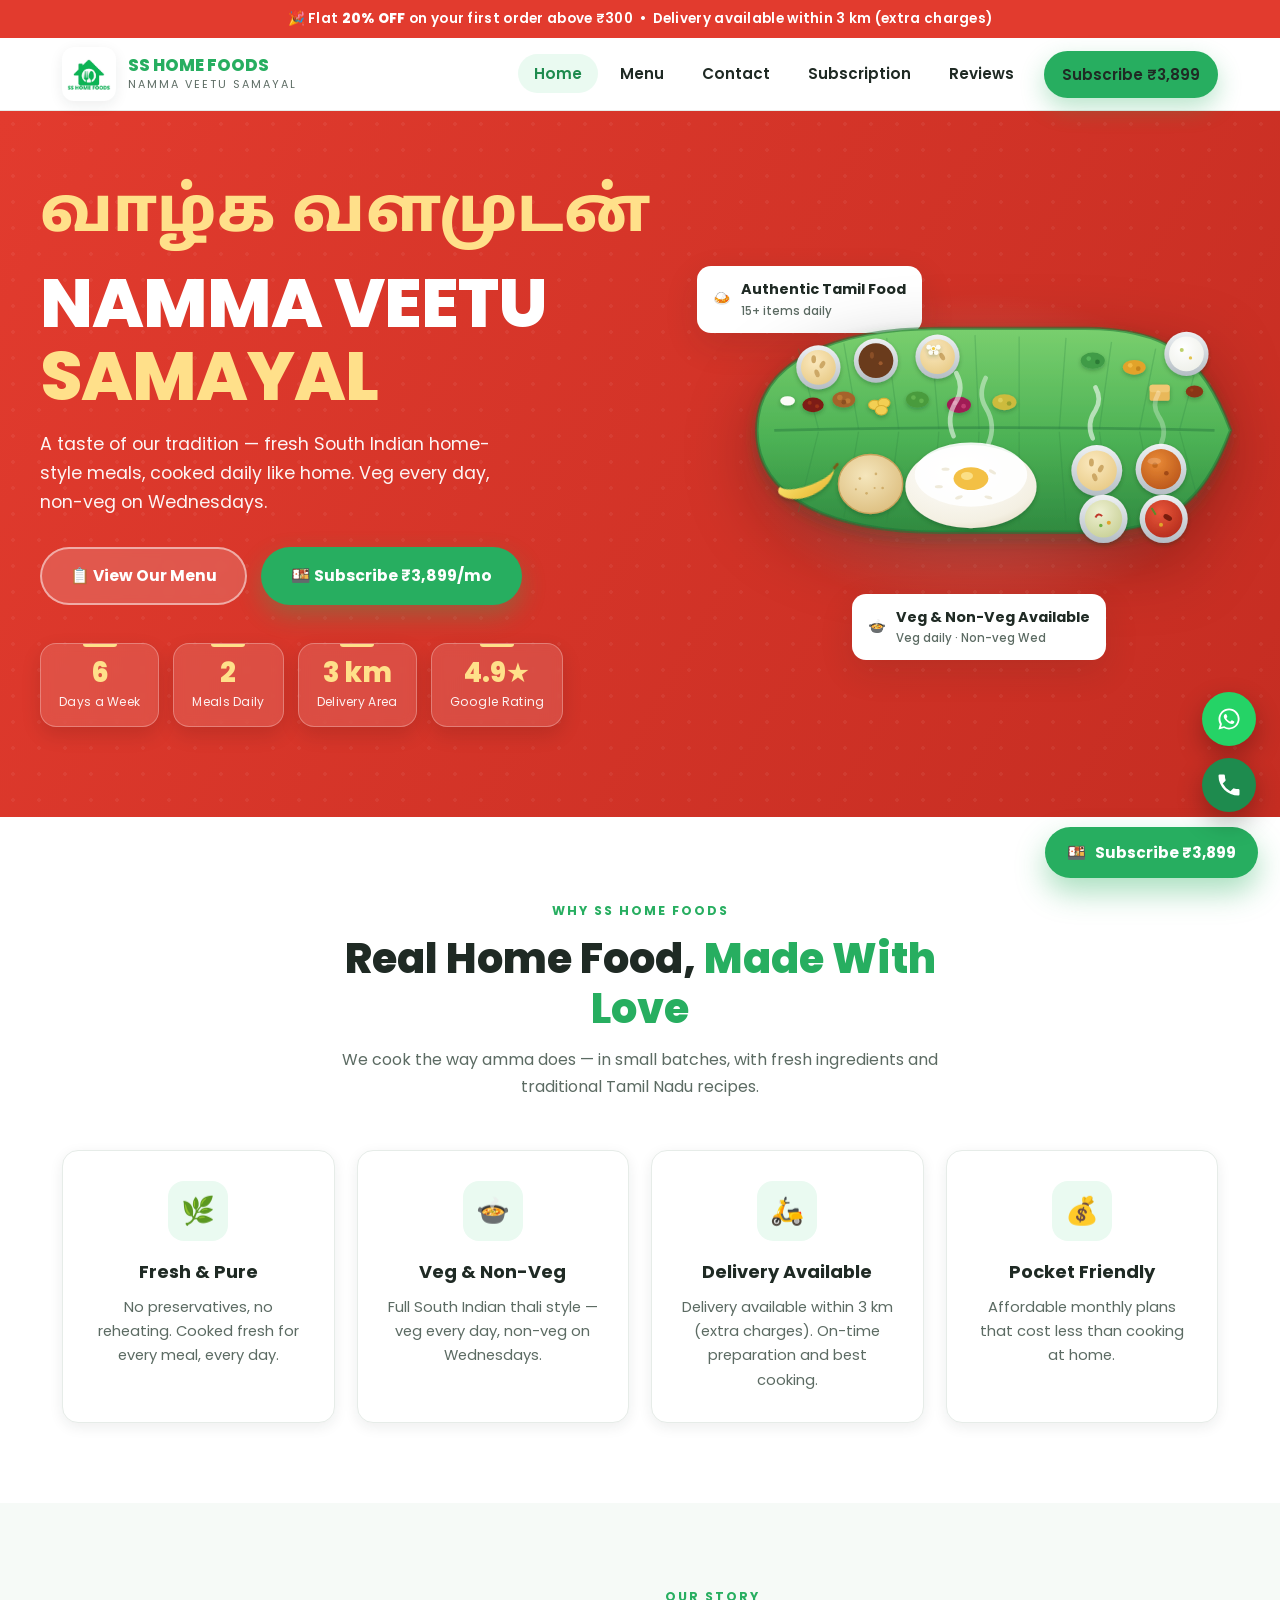
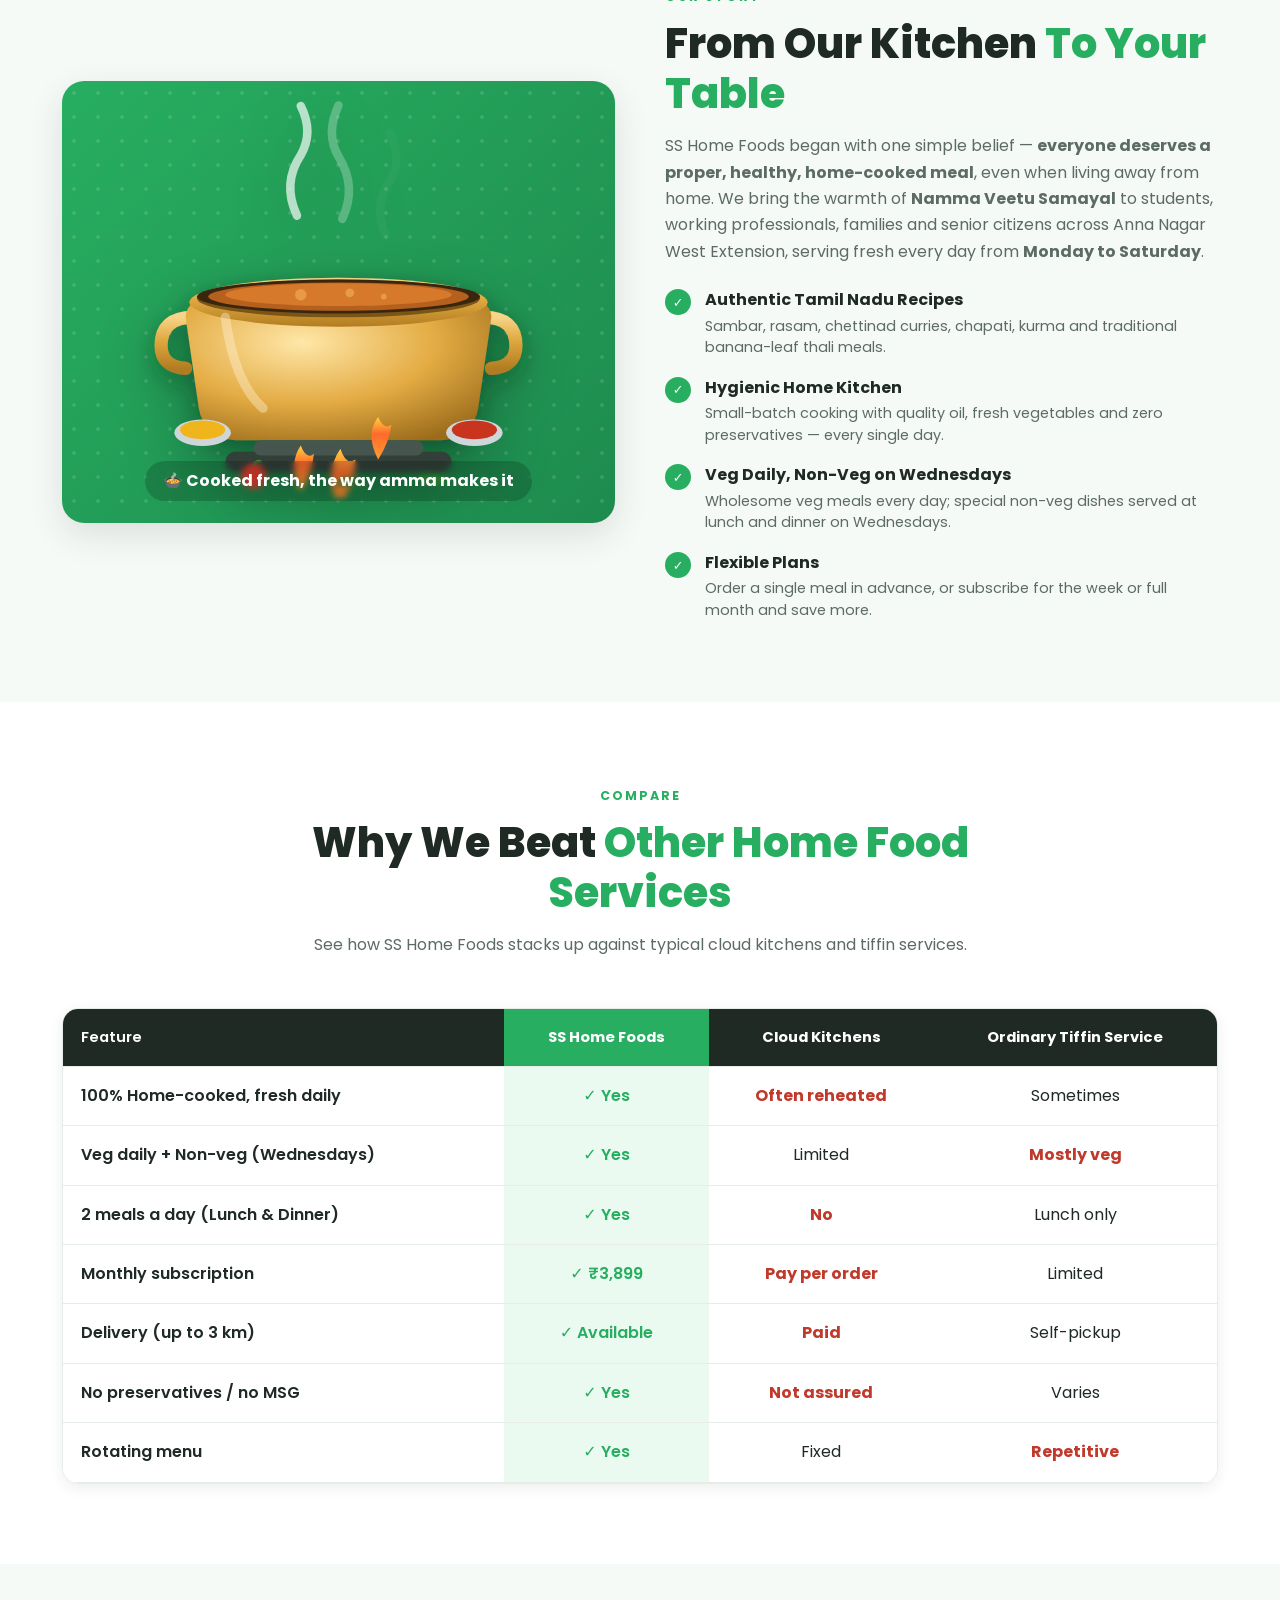
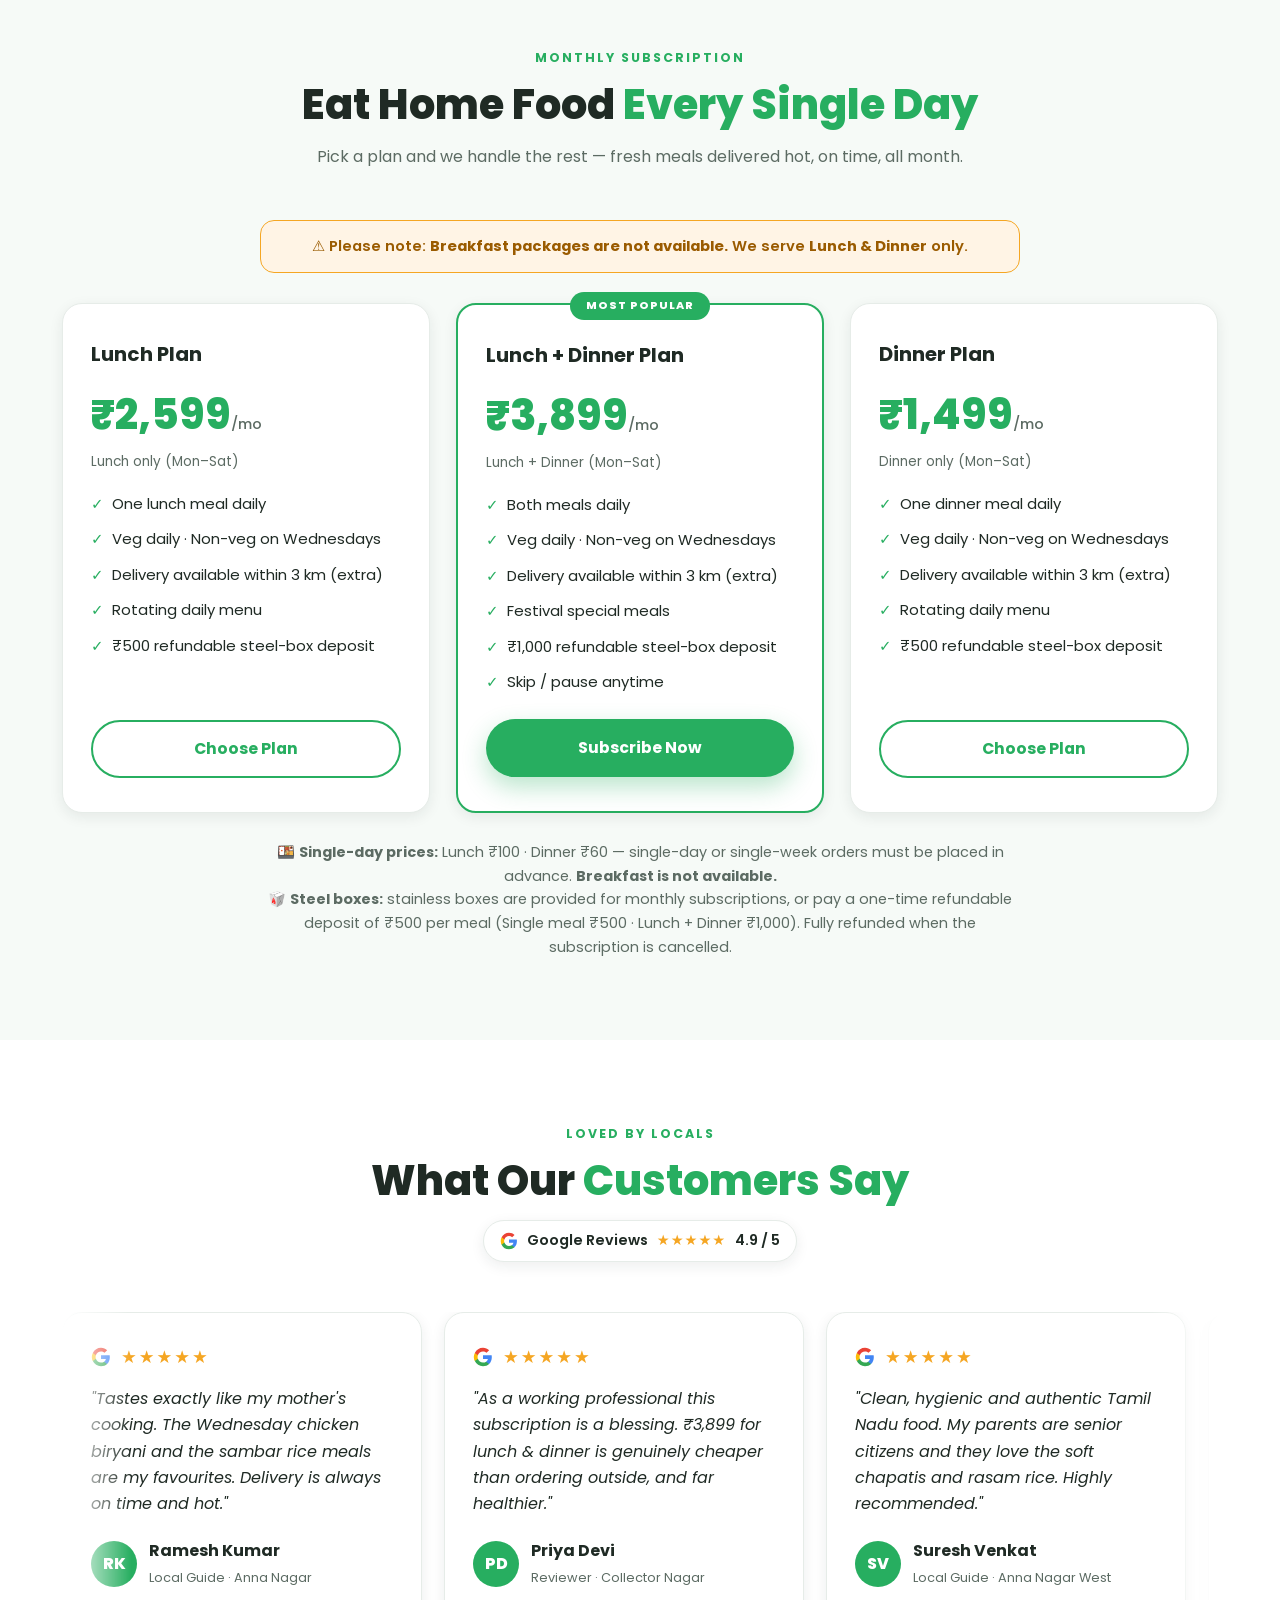
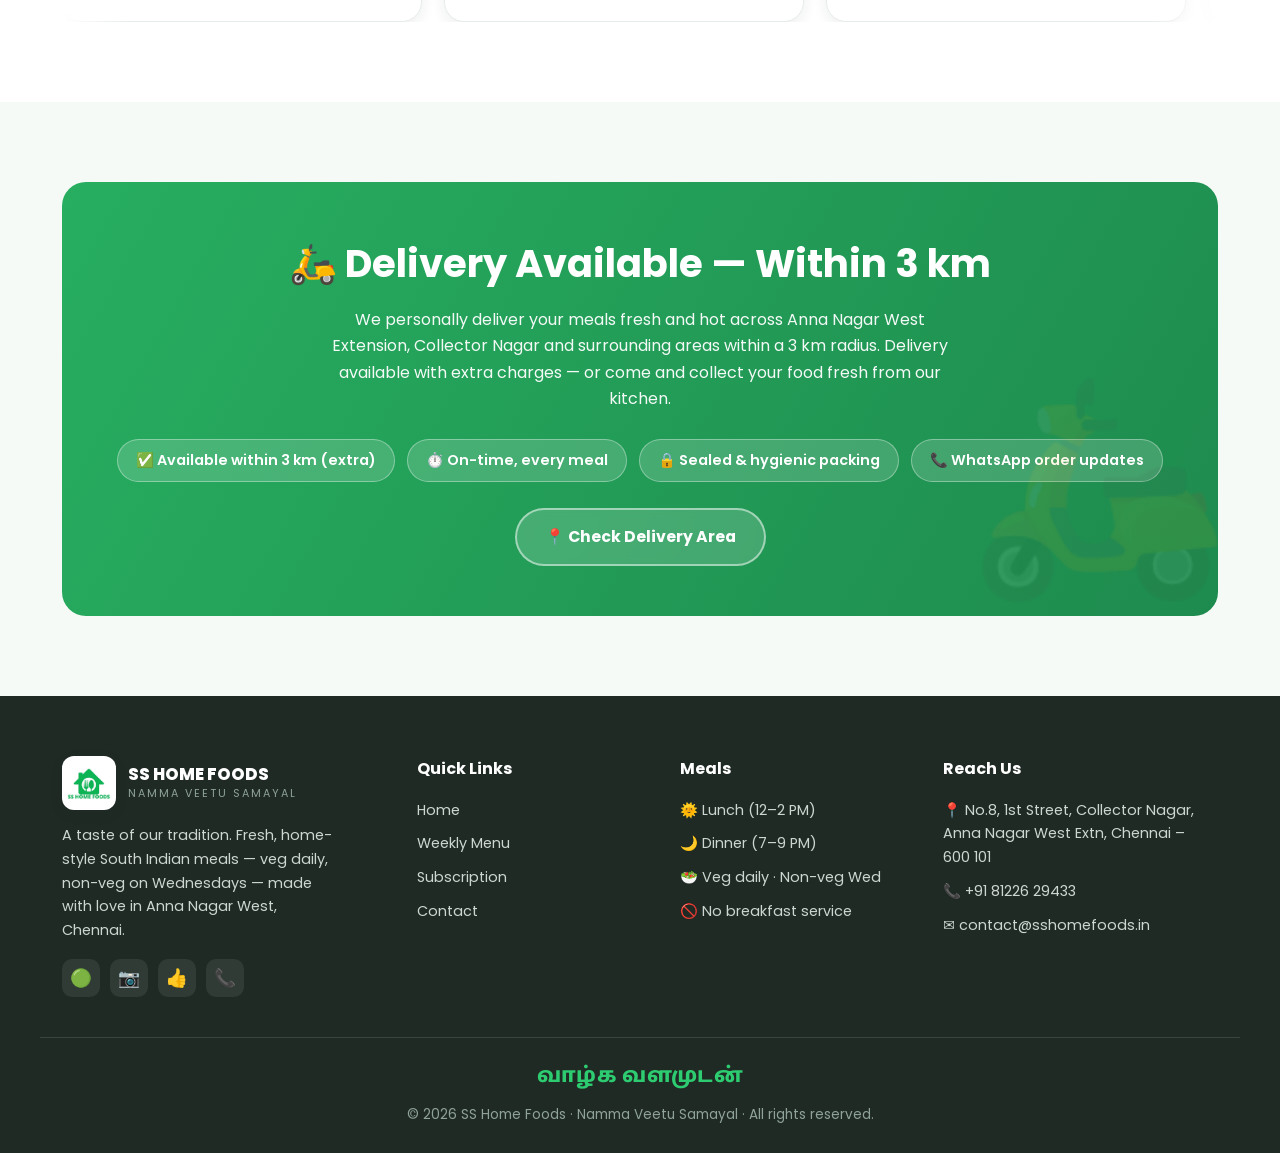
==== commit ed17663b: "Enlarge hero Tamil tagline to match the NAMMA VEETU heading Co-Authored-By: Claude Opus 4.8 <noreply" ====
--- a/index.html
+++ b/index.html
@@ -40,7 +40,7 @@
   <section class="hero">
     <div class="container hero-grid">
       <div class="hero-copy">
-        <span class="hero-badge tamil">வாழ்க வளமுடன்</span>
+        <span class="hero-tamil tamil">வாழ்க வளமுடன்</span>
         <h1>NAMMA VEETU <em>SAMAYAL</em></h1>
         <p class="hero-tag">A taste of our tradition — fresh South Indian home-style meals, cooked daily like home. Veg every day, non-veg on Wednesdays.</p>
         <div class="hero-actions">
--- a/css/style.css
+++ b/css/style.css
@@ -28,7 +28,10 @@
 
 /* Tamil display text */
 .tamil { font-family: "Noto Sans Tamil", var(--font); font-weight: 800; }
-.hero-badge.tamil { font-size: 1.05rem; font-weight: 800; letter-spacing: .3px; padding: 9px 20px; }
+.hero-tamil {
+  display: block; font-weight: 800; line-height: 1.12; color: #ffe08a;
+  font-size: clamp(2.3rem, 5.6vw, 3.9rem); letter-spacing: .3px; margin-bottom: 16px;
+}
 .footer-tamil { font-family: "Noto Sans Tamil", var(--font); font-weight: 800; font-size: 1.3rem; color: var(--green-light); margin-bottom: 10px; letter-spacing: .3px; }
 .no-bf-note {
   max-width: 760px; margin: 0 auto 30px; text-align: center;
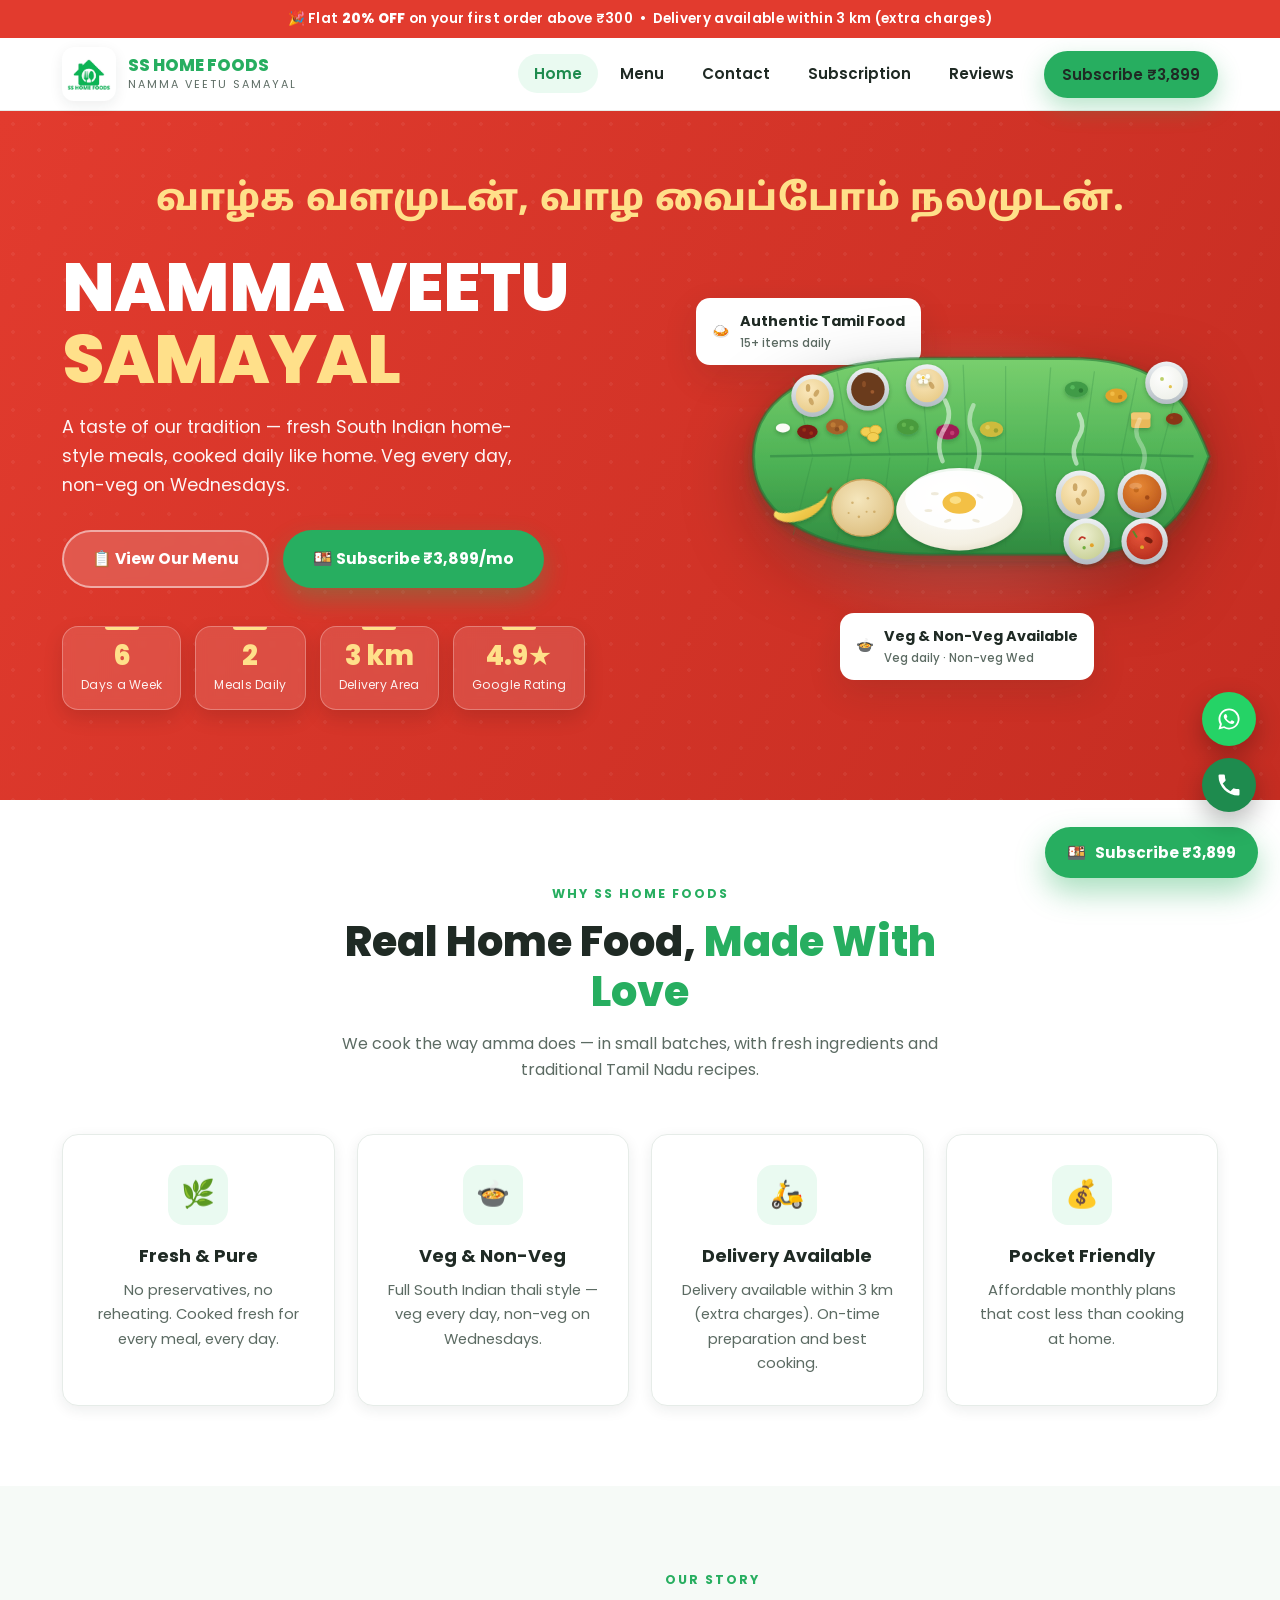
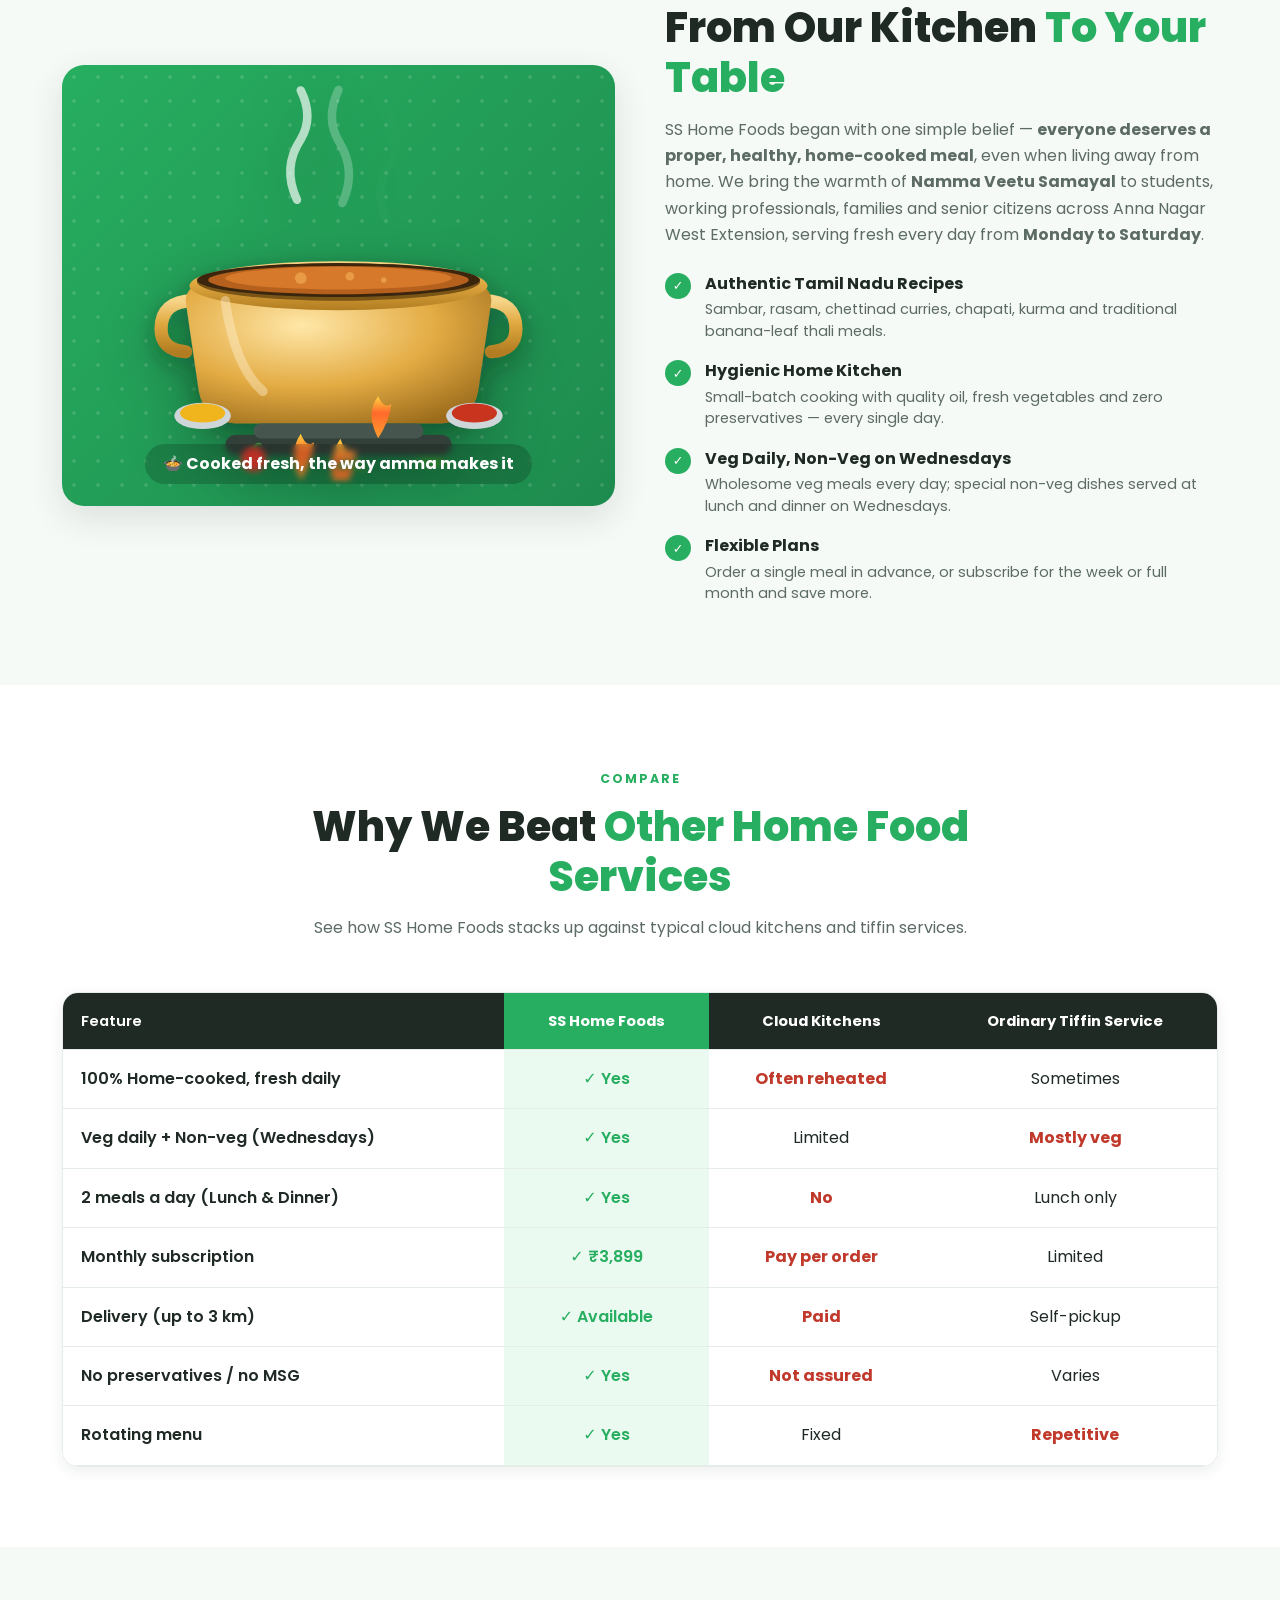
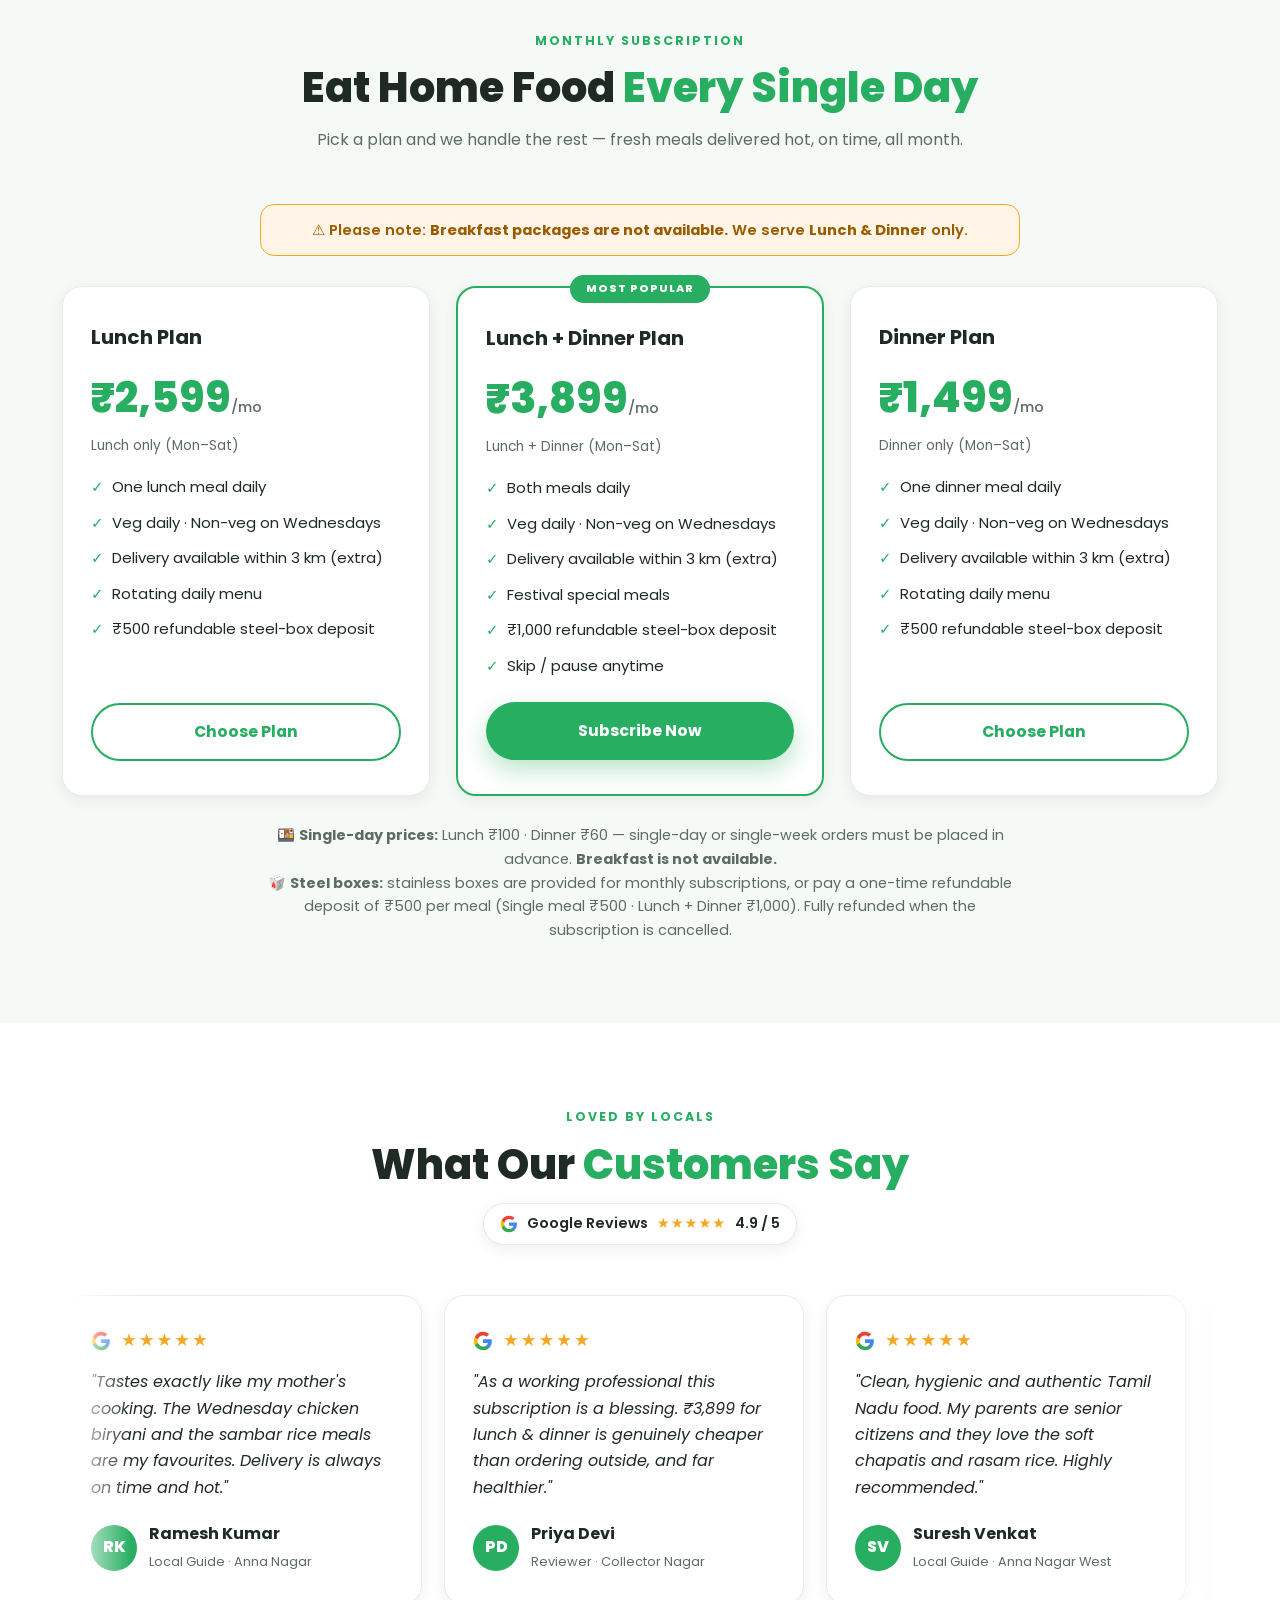
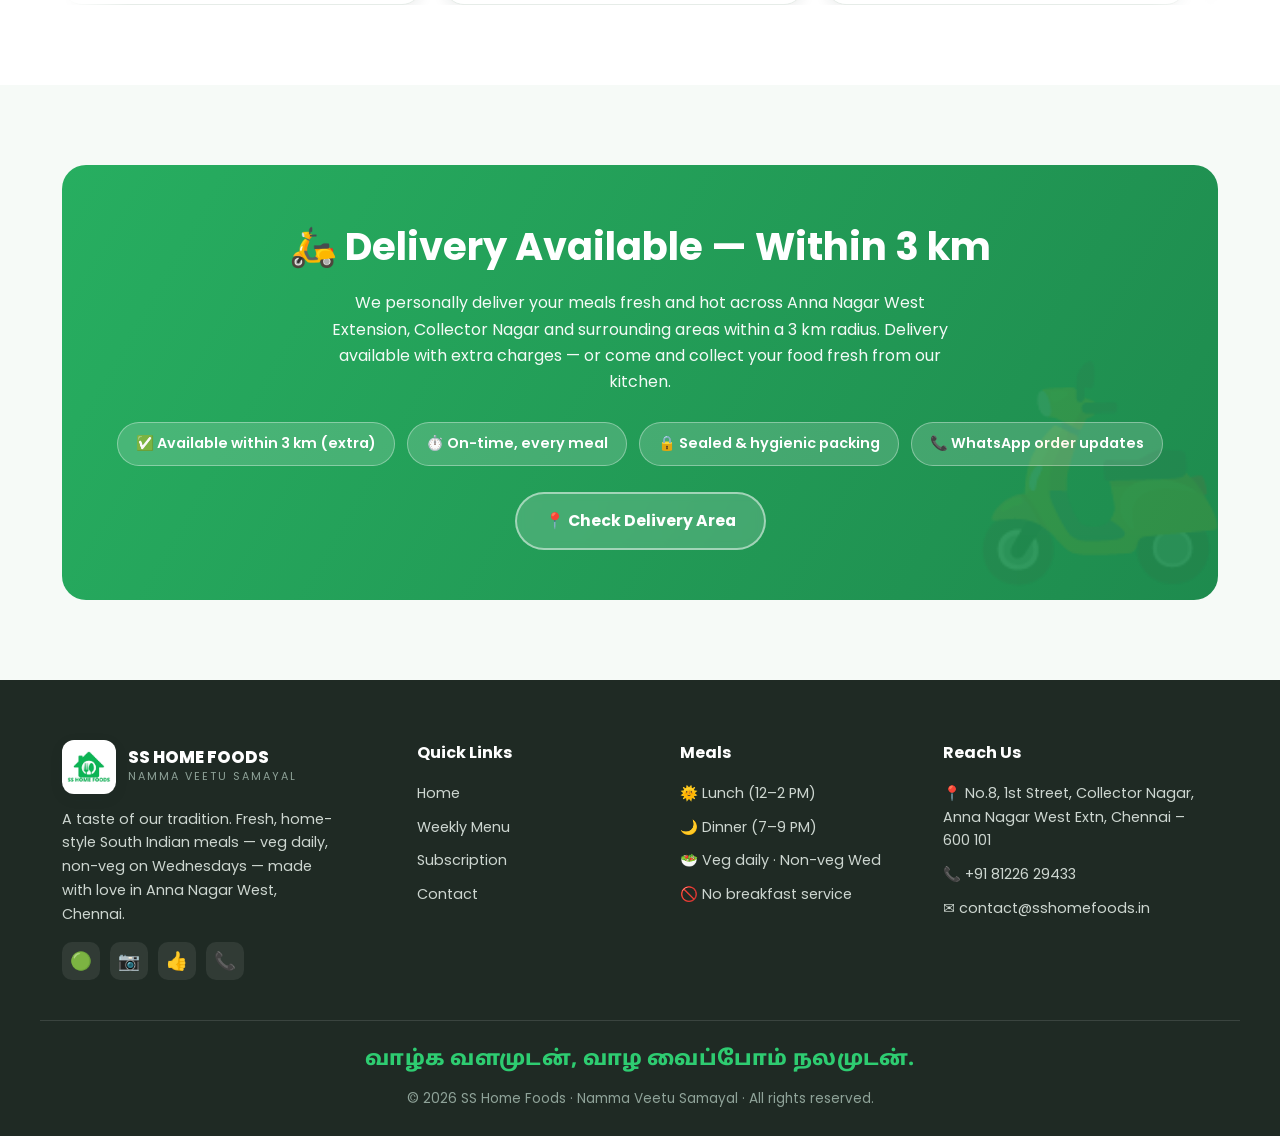
==== commit 2011e00e: "Update footer" ====
--- a/index.html
+++ b/index.html
@@ -38,9 +38,10 @@
 
   <!-- ================= HERO ================= -->
   <section class="hero">
-    <div class="container hero-grid">
+    <div class="container">
+      <div class="hero-tamil tamil">வாழ்க வளமுடன், வாழ வைப்போம் நலமுடன்.</div>
+      <div class="hero-grid">
       <div class="hero-copy">
-        <span class="hero-tamil tamil">வாழ்க வளமுடன்</span>
         <h1>NAMMA VEETU <em>SAMAYAL</em></h1>
         <p class="hero-tag">A taste of our tradition — fresh South Indian home-style meals, cooked daily like home. Veg every day, non-veg on Wednesdays.</p>
         <div class="hero-actions">
@@ -58,6 +59,7 @@
         <div class="leaf-wrap"><img src="assets/tamil-thali.svg" alt="Traditional Tamil Nadu banana leaf sadhya meals" /></div>
         <div class="float-card fc1">🍛 <div>Authentic Tamil Food<small>15+ items daily</small></div></div>
         <div class="float-card fc2">🍲 <div>Veg &amp; Non-Veg Available<small>Veg daily · Non-veg Wed</small></div></div>
+      </div>
       </div>
     </div>
   </section>
@@ -299,7 +301,7 @@
       </div>
     </div>
     <div class="container footer-bottom">
-      <div class="footer-tamil">வாழ்க வளமுடன்</div>
+      <div class="footer-tamil">வாழ்க வளமுடன், வாழ வைப்போம் நலமுடன்.</div>
       © <span id="year">2026</span> SS Home Foods · Namma Veetu Samayal · All rights reserved.
     </div>
   </footer>
--- a/css/style.css
+++ b/css/style.css
@@ -29,8 +29,9 @@
 /* Tamil display text */
 .tamil { font-family: "Noto Sans Tamil", var(--font); font-weight: 800; }
 .hero-tamil {
-  display: block; font-weight: 800; line-height: 1.12; color: #ffe08a;
-  font-size: clamp(2.3rem, 5.6vw, 3.9rem); letter-spacing: .3px; margin-bottom: 16px;
+  display: block; text-align: center; white-space: nowrap; font-weight: 800;
+  line-height: 1.12; color: #ffe08a; font-size: clamp(1rem, 3.4vw, 2.3rem);
+  letter-spacing: .3px; padding-top: 70px; margin-bottom: 4px;
 }
 .footer-tamil { font-family: "Noto Sans Tamil", var(--font); font-weight: 800; font-size: 1.3rem; color: var(--green-light); margin-bottom: 10px; letter-spacing: .3px; }
 .no-bf-note {
@@ -166,7 +167,7 @@
 .hero-grid {
   position: relative; z-index: 2;
   display: grid; grid-template-columns: 1.1fr .9fr; gap: 40px; align-items: center;
-  padding: 70px 0 90px;
+  padding: 24px 0 90px;
 }
 .hero-badge {
   display: inline-flex; align-items: center; gap: 8px;
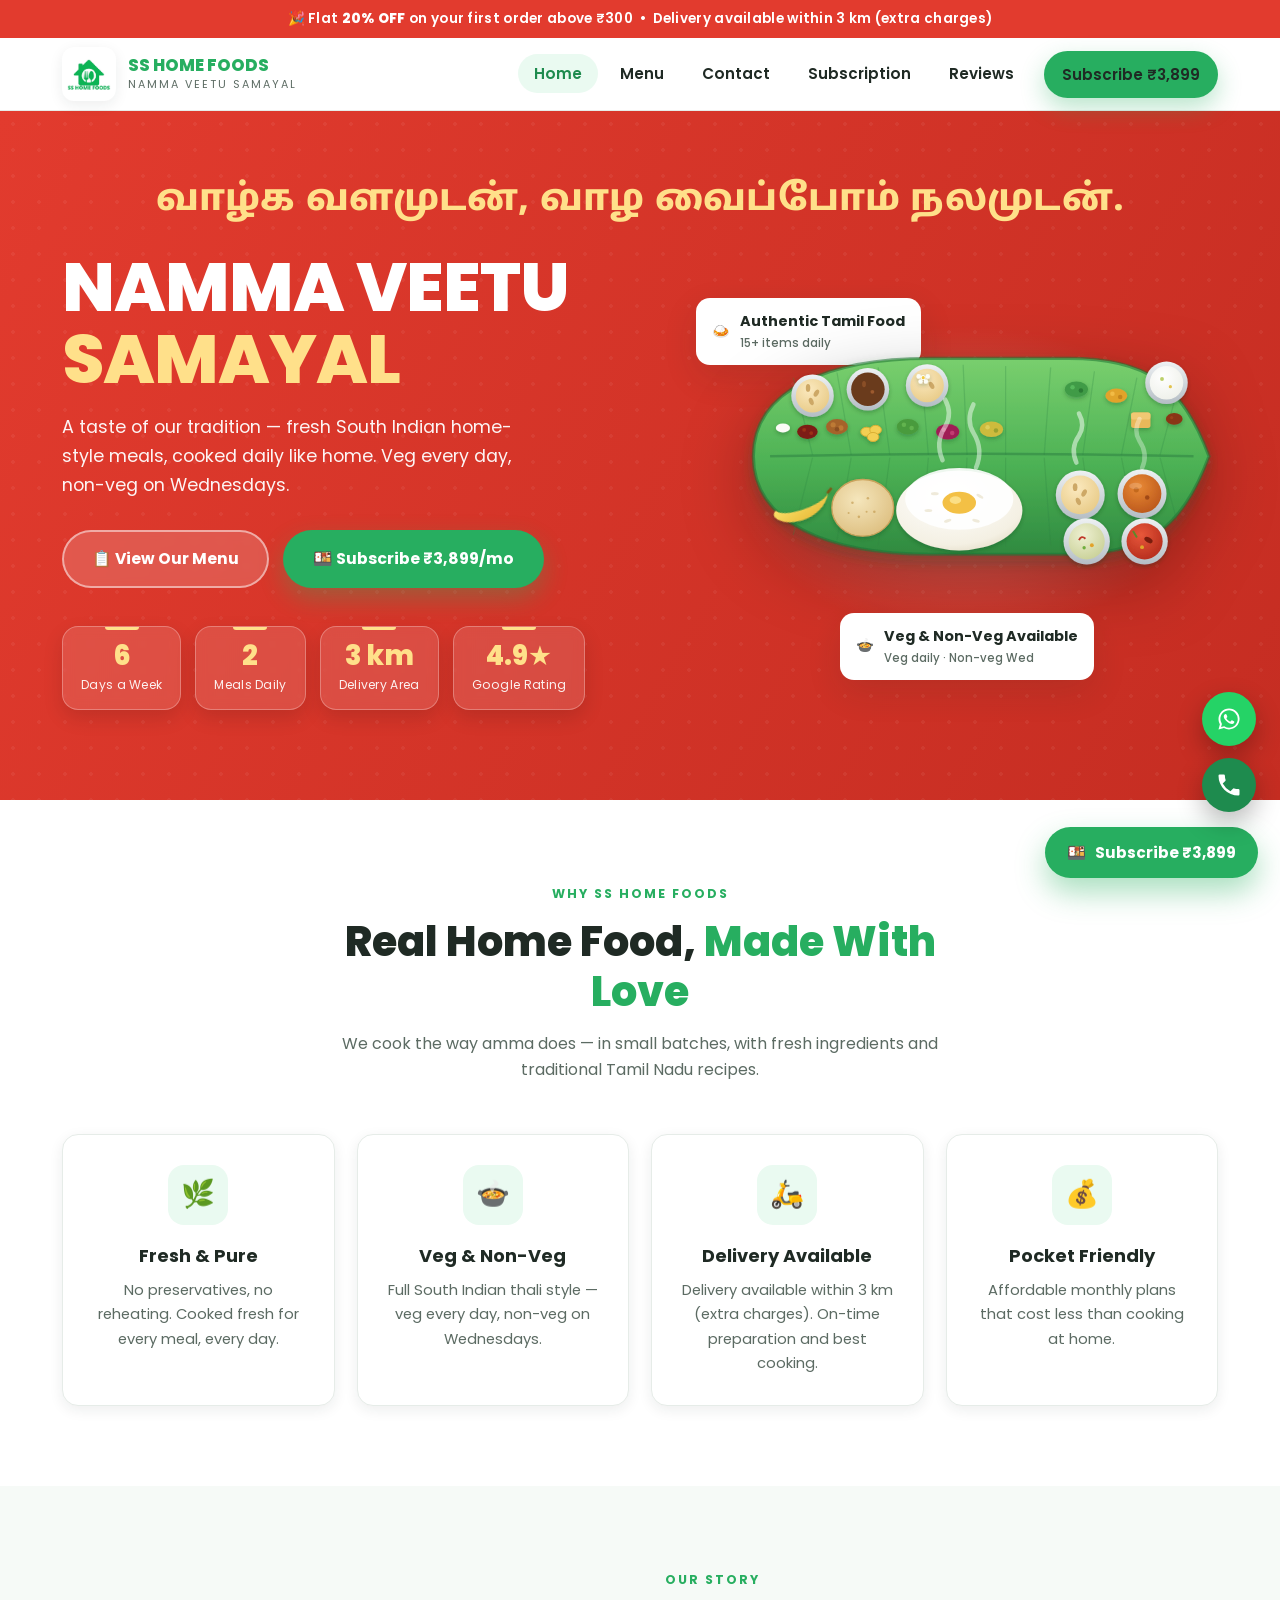
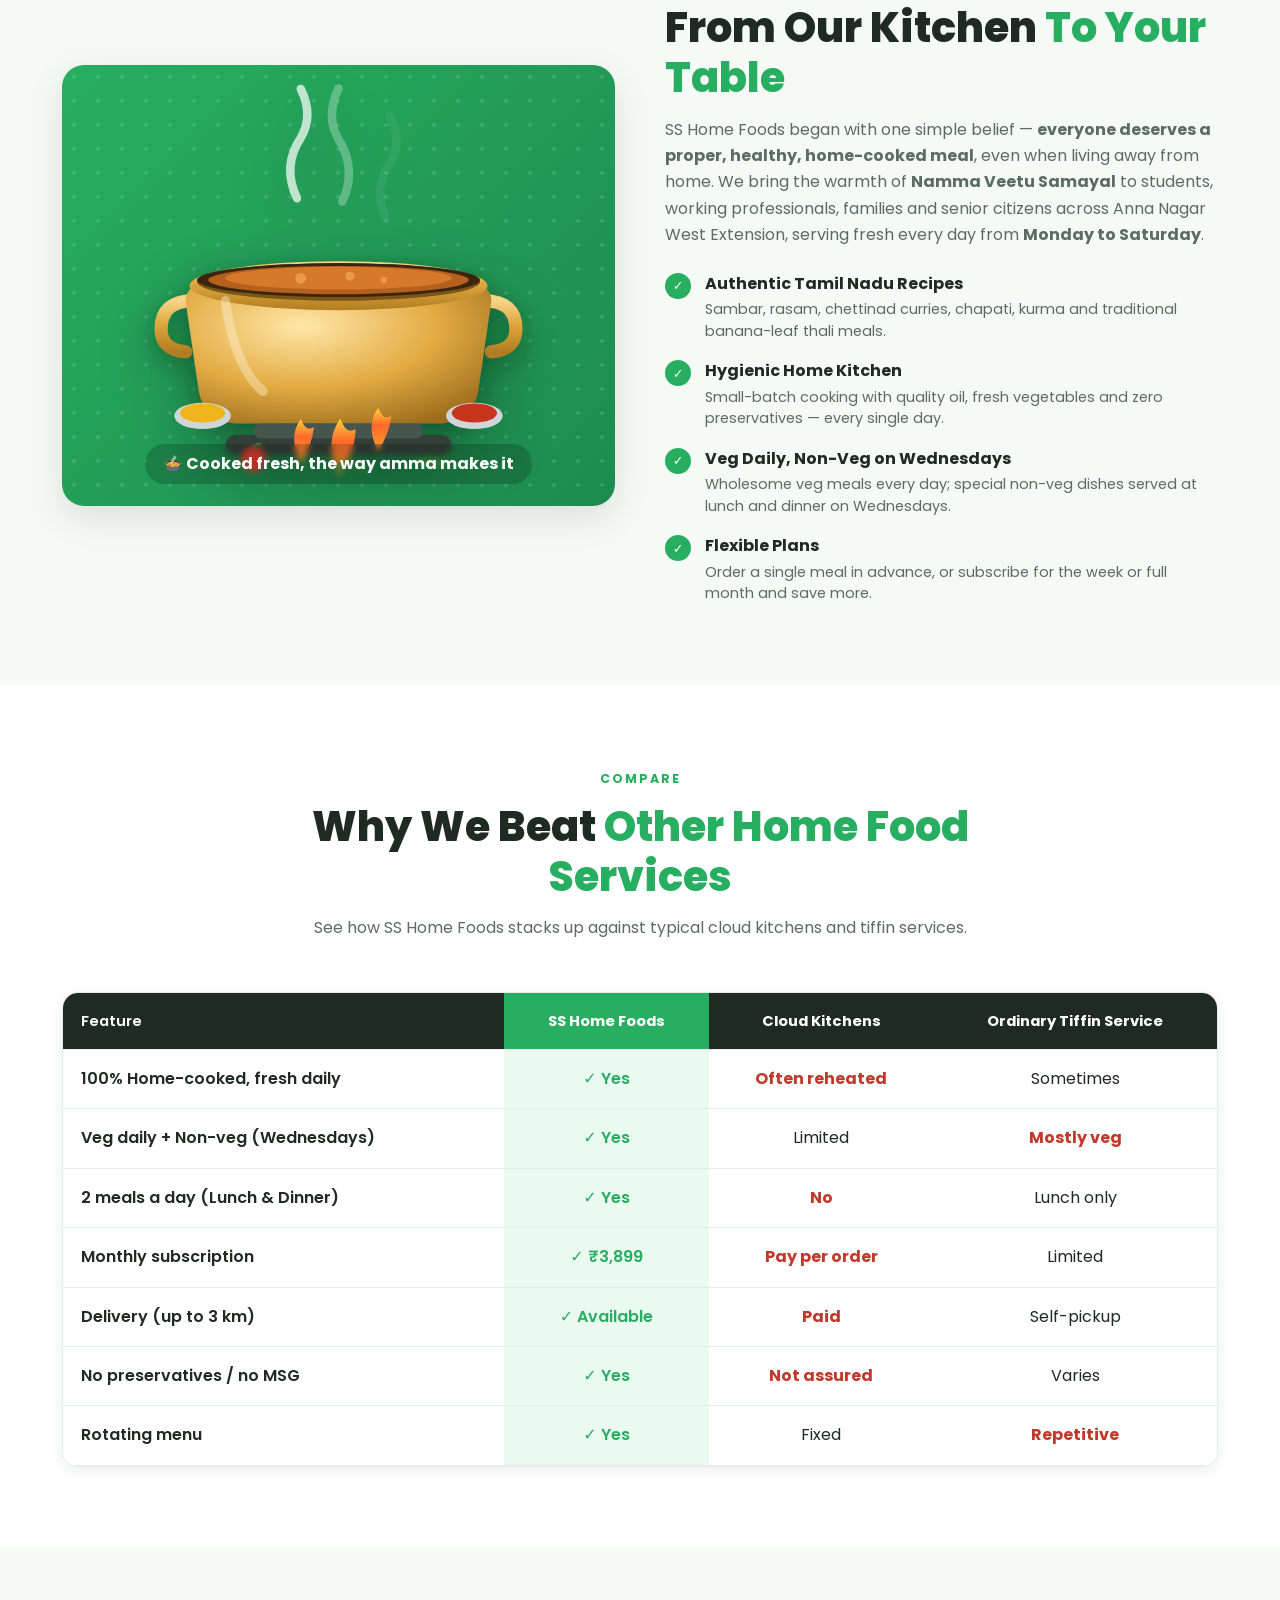
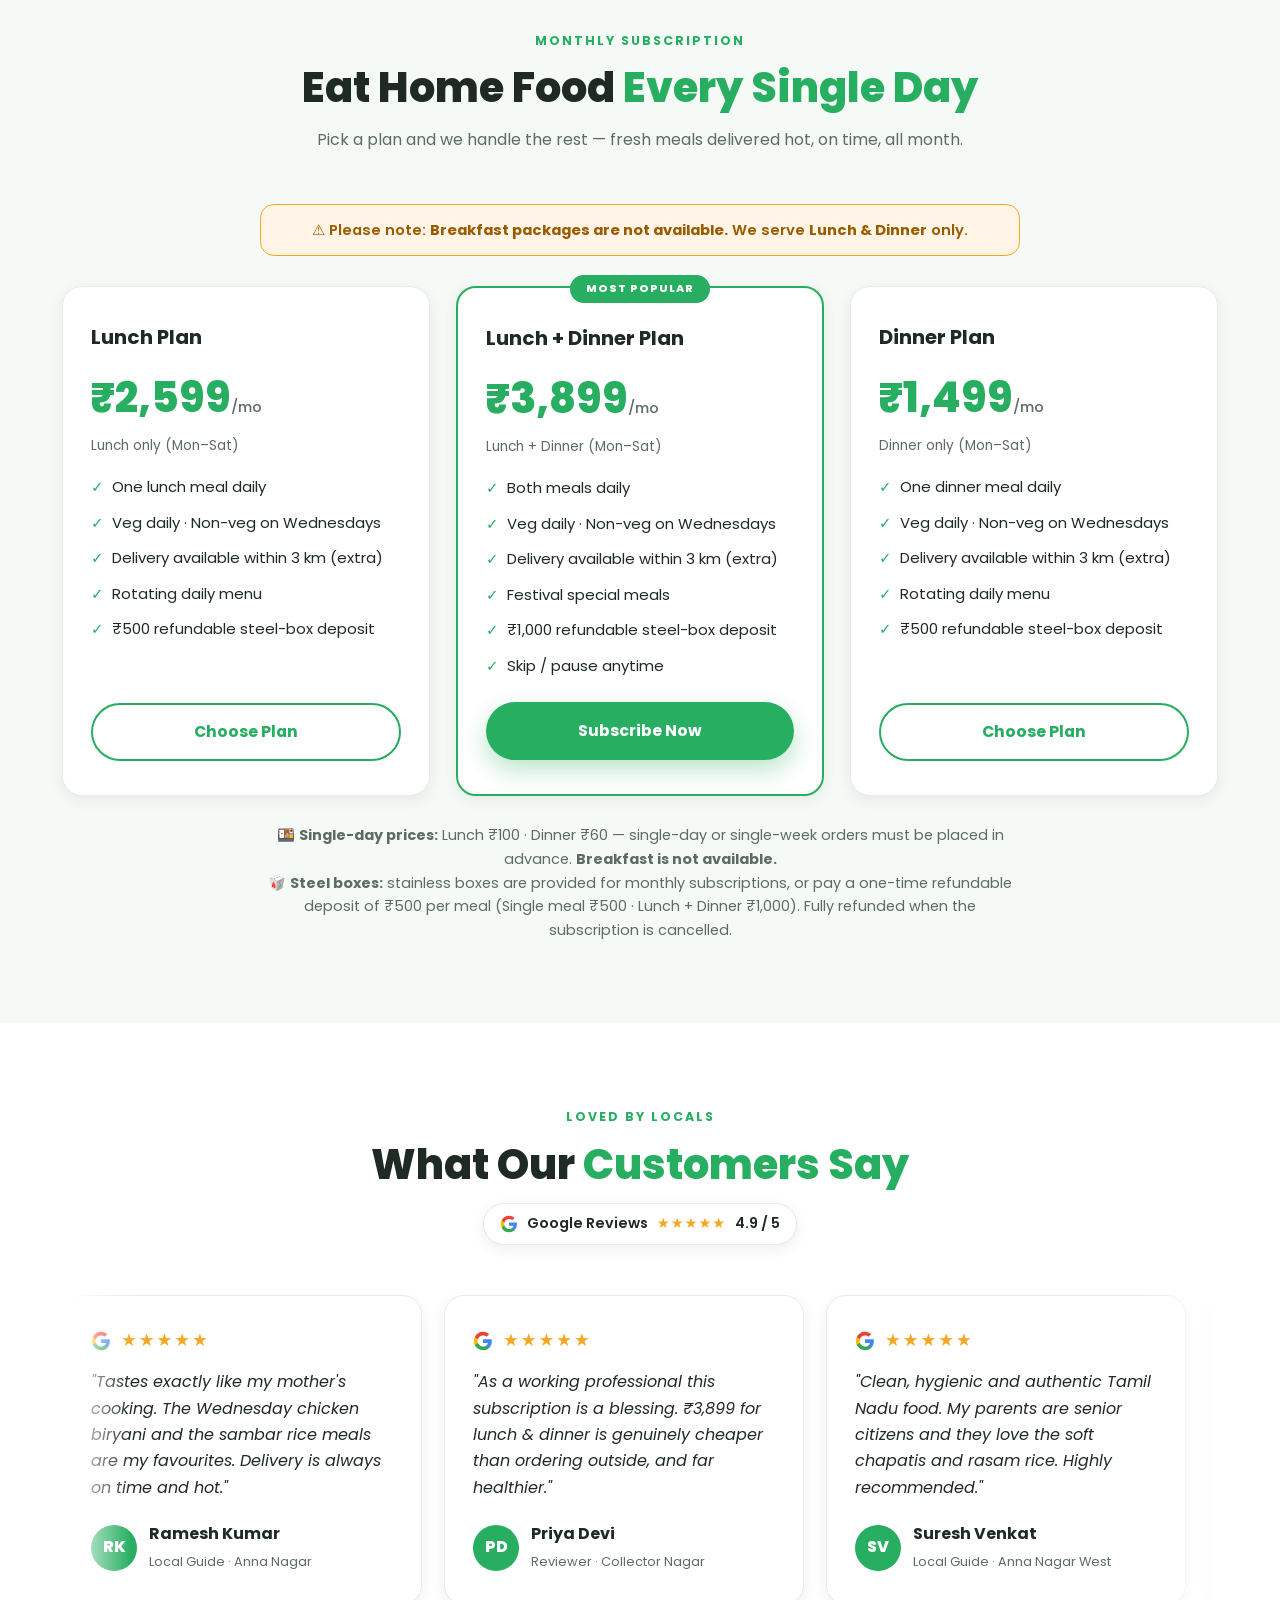
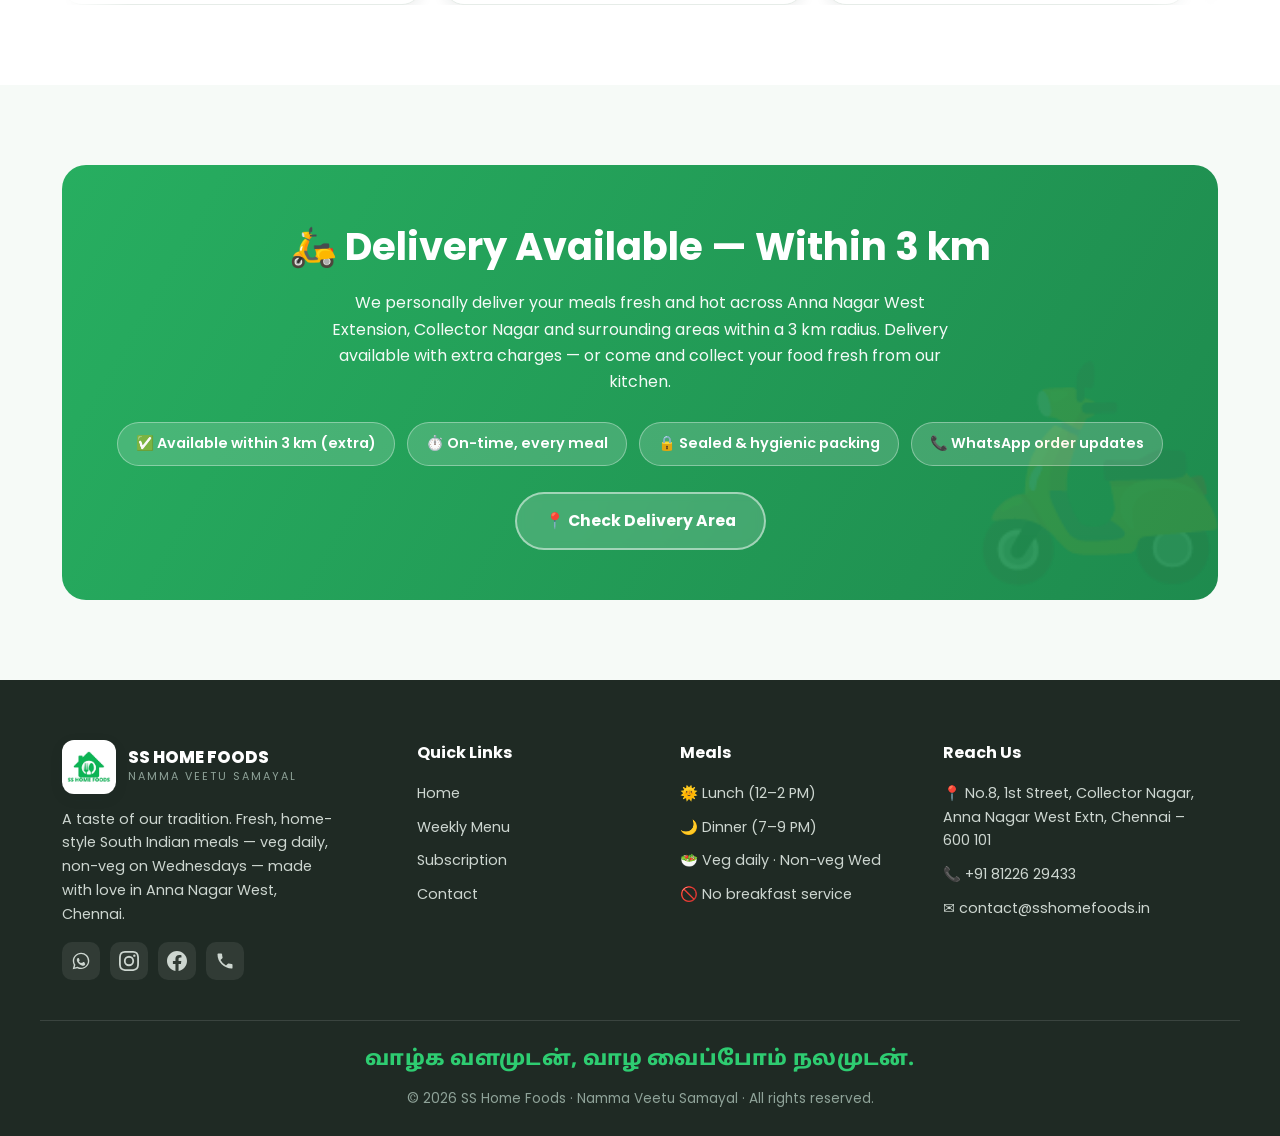
==== commit 2075b082: "Fix mobile sidebar swipe, z-index stacking, and social icons - Replace right:-100% with transform:tr" ====
--- a/index.html
+++ b/index.html
@@ -267,10 +267,10 @@
         </a>
         <p>A taste of our tradition. Fresh, home-style South Indian meals — veg daily, non-veg on Wednesdays — made with love in Anna Nagar West, Chennai.</p>
         <div class="socials">
-          <a href="#" aria-label="WhatsApp">🟢</a>
-          <a href="#" aria-label="Instagram">📷</a>
-          <a href="#" aria-label="Facebook">👍</a>
-          <a href="#" aria-label="Phone">📞</a>
+          <a href="https://wa.me/918122629433" target="_blank" rel="noopener" aria-label="WhatsApp"><svg viewBox="0 0 24 24" width="20" height="20" fill="currentColor"><path d="M12.04 2C6.58 2 2.13 6.45 2.13 11.91c0 1.75.46 3.38 1.26 4.8L2.05 22l5.43-1.43c1.38.75 2.95 1.17 4.56 1.17 5.46 0 9.91-4.45 9.91-9.91 0-2.65-1.03-5.14-2.9-7.01A9.86 9.86 0 0 0 12.04 2zm0 18.16c-1.47 0-2.91-.4-4.17-1.14l-.3-.18-3.12.82.83-3.04-.2-.31a8.26 8.26 0 0 1-1.26-4.4c0-4.54 3.7-8.24 8.24-8.24 2.2 0 4.27.86 5.82 2.42A8.19 8.19 0 0 1 20.27 12c0 4.54-3.7 8.16-8.23 8.16zm4.52-6.16c-.25-.12-1.47-.72-1.69-.8-.23-.09-.39-.12-.56.12-.17.25-.64.8-.78.96-.14.17-.29.19-.54.06-.25-.12-1.05-.39-2-.12-.74-.65-1.23-1.47-1.38-1.72-.14-.25-.01-.38.11-.51.11-.11.25-.29.37-.43.13-.14.17-.25.25-.41.08-.17.04-.31-.02-.43-.06-.12-.56-1.34-.76-1.84-.2-.48-.41-.42-.56-.43l-.48-.01c-.17 0-.43.06-.66.31-.22.25-.86.85-.86 2.07 0 1.22.88 2.4 1 2.56.13.17 1.74 2.66 4.22 3.73.59.26 1.05.41 1.4.52.59.19 1.13.16 1.55.1.47-.07 1.46-.6 1.67-1.17.2-.57.2-1.06.14-1.17-.06-.11-.22-.17-.47-.29z"/></svg></a>
+          <a href="#" aria-label="Instagram"><svg viewBox="0 0 24 24" width="20" height="20" fill="currentColor"><path d="M12 2.163c3.204 0 3.584.012 4.85.07 3.252.148 4.771 1.691 4.919 4.919.058 1.265.069 1.645.069 4.849 0 3.205-.012 3.584-.069 4.849-.149 3.225-1.664 4.771-4.919 4.919-1.266.058-1.644.07-4.85.07-3.204 0-3.584-.012-4.849-.07-3.26-.149-4.771-1.699-4.919-4.92-.058-1.265-.07-1.644-.07-4.849 0-3.204.013-3.583.07-4.849.149-3.227 1.664-4.771 4.919-4.919 1.266-.057 1.645-.069 4.849-.069zM12 0C8.741 0 8.333.014 7.053.072 2.695.272.273 2.69.073 7.052.014 8.333 0 8.741 0 12c0 3.259.014 3.668.072 4.948.2 4.358 2.618 6.78 6.98 6.98C8.333 23.986 8.741 24 12 24c3.259 0 3.668-.014 4.948-.072 4.354-.2 6.782-2.618 6.979-6.98.059-1.28.073-1.689.073-4.948 0-3.259-.014-3.667-.072-4.947-.196-4.354-2.617-6.78-6.979-6.98C15.668.014 15.259 0 12 0zm0 5.838a6.162 6.162 0 1 0 0 12.324 6.162 6.162 0 0 0 0-12.324zM12 16a4 4 0 1 1 0-8 4 4 0 0 1 0 8zm6.406-11.845a1.44 1.44 0 1 0 0 2.881 1.44 1.44 0 0 0 0-2.881z"/></svg></a>
+          <a href="#" aria-label="Facebook"><svg viewBox="0 0 24 24" width="20" height="20" fill="currentColor"><path d="M24 12.073c0-6.627-5.373-12-12-12s-12 5.373-12 12c0 5.99 4.388 10.954 10.125 11.854v-8.385H7.078v-3.47h3.047V9.43c0-3.007 1.792-4.669 4.533-4.669 1.312 0 2.686.235 2.686.235v2.953H15.83c-1.491 0-1.956.925-1.956 1.874v2.25h3.328l-.532 3.47h-2.796v8.385C19.612 23.027 24 18.062 24 12.073z"/></svg></a>
+          <a href="tel:+918122629433" aria-label="Call us"><svg viewBox="0 0 24 24" width="20" height="20" fill="currentColor"><path d="M6.62 10.79a15.53 15.53 0 0 0 6.59 6.59l2.2-2.2a1 1 0 0 1 1.02-.24c1.12.37 2.33.57 3.57.57a1 1 0 0 1 1 1V20a1 1 0 0 1-1 1A17 17 0 0 1 3 4a1 1 0 0 1 1-1h3.5a1 1 0 0 1 1 1c0 1.24.2 2.45.57 3.57a1 1 0 0 1-.24 1.02l-2.2 2.2z"/></svg></a>
         </div>
       </div>
       <div>
--- a/css/style.css
+++ b/css/style.css
@@ -29,7 +29,7 @@
 /* Tamil display text */
 .tamil { font-family: "Noto Sans Tamil", var(--font); font-weight: 800; }
 .hero-tamil {
-  display: block; text-align: center; white-space: nowrap; font-weight: 800;
+  display: block; text-align: center; white-space: normal; font-weight: 800;
   line-height: 1.12; color: #ffe08a; font-size: clamp(1rem, 3.4vw, 2.3rem);
   letter-spacing: .3px; padding-top: 70px; margin-bottom: 4px;
 }
@@ -114,7 +114,7 @@
 .topbar span { font-weight: 800; }
 
 .header {
-  position: sticky; top: 0; z-index: 60;
+  position: sticky; top: 0; z-index: 100;
   background: rgba(255,255,255,.92);
   backdrop-filter: blur(10px);
   border-bottom: 1px solid var(--line);
@@ -390,6 +390,7 @@
   padding: 8px 20px; border-radius: 40px; border: 2px solid var(--line); background: #fff;
   font-weight: 600; cursor: pointer; font-family: inherit; transition: .2s; display: inline-flex; gap: 7px; align-items: center;
 }
+.diet-toggle button.active { background: var(--ink); color: #fff; border-color: var(--ink); }
 .diet-toggle button.active.veg { background: var(--green-pale); border-color: var(--green); color: var(--green-dark); }
 .diet-toggle button.active.nonveg { background: #fdecea; border-color: var(--red); color: var(--red-dark); }
 
@@ -561,6 +562,8 @@
 .fab-call { background: var(--green-dark); animation: ring 2.2s ease-in-out infinite; }
 .fab-call:hover { box-shadow: 0 14px 30px rgba(30,139,78,.55); }
 @keyframes ring { 0%,60%,100% { transform: rotate(0); } 70% { transform: rotate(-12deg); } 80% { transform: rotate(12deg); } 90% { transform: rotate(-6deg); } }
+body.nav-open .fab-stack,
+body.nav-open .sub-fab { visibility: hidden; pointer-events: none; }
 
 /* ===========================================================
    RESPONSIVE
@@ -584,16 +587,17 @@
 @media (max-width: 760px) {
   .section { padding: 56px 0; }
   .nav-links {
-    position: fixed; top: 0; right: -100%; height: 100vh; width: 78%; max-width: 320px;
+    position: fixed; top: 0; right: 0; height: 100vh; width: 78%; max-width: 320px;
     background: #fff; flex-direction: column; align-items: stretch; gap: 4px; padding: 90px 22px 30px;
-    box-shadow: -10px 0 40px rgba(0,0,0,.15); transition: right .35s ease; z-index: 55;
+    box-shadow: -10px 0 40px rgba(0,0,0,.15); transition: transform .35s ease; z-index: 96;
+    transform: translateX(100%);
   }
-  .nav-links.open { right: 0; }
+  .nav-links.open { transform: translateX(0); }
   .nav-links a { padding: 14px 16px; border-radius: 12px; font-size: 1.05rem; }
   .nav-cta { margin: 8px 0 0; }
   .nav-cta .btn { width: 100%; justify-content: center; }
   .hamburger { display: flex; z-index: 60; }
-  .nav-overlay { position: fixed; inset: 0; background: rgba(0,0,0,.4); display: none; z-index: 54; }
+  .nav-overlay { position: fixed; inset: 0; background: rgba(0,0,0,.4); display: none; z-index: 95; }
   .nav-overlay.show { display: block; }
 }
 
